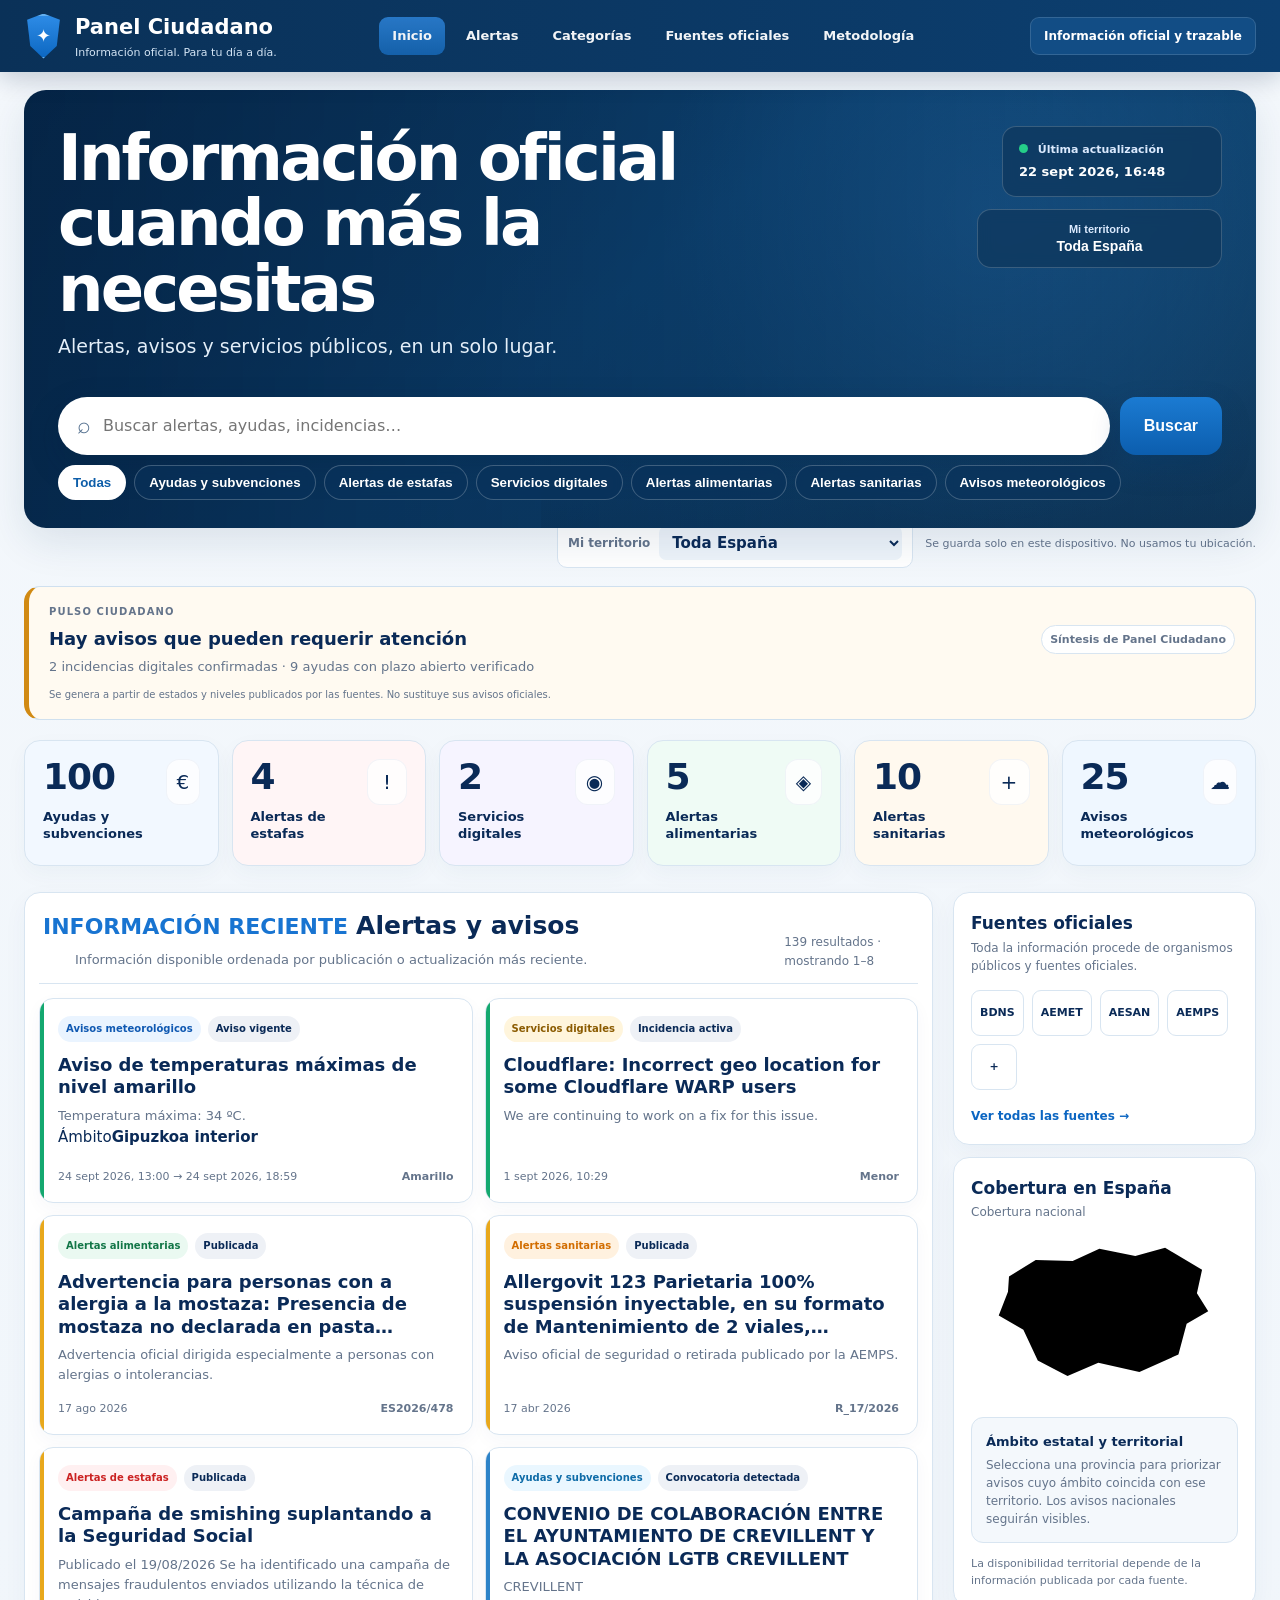
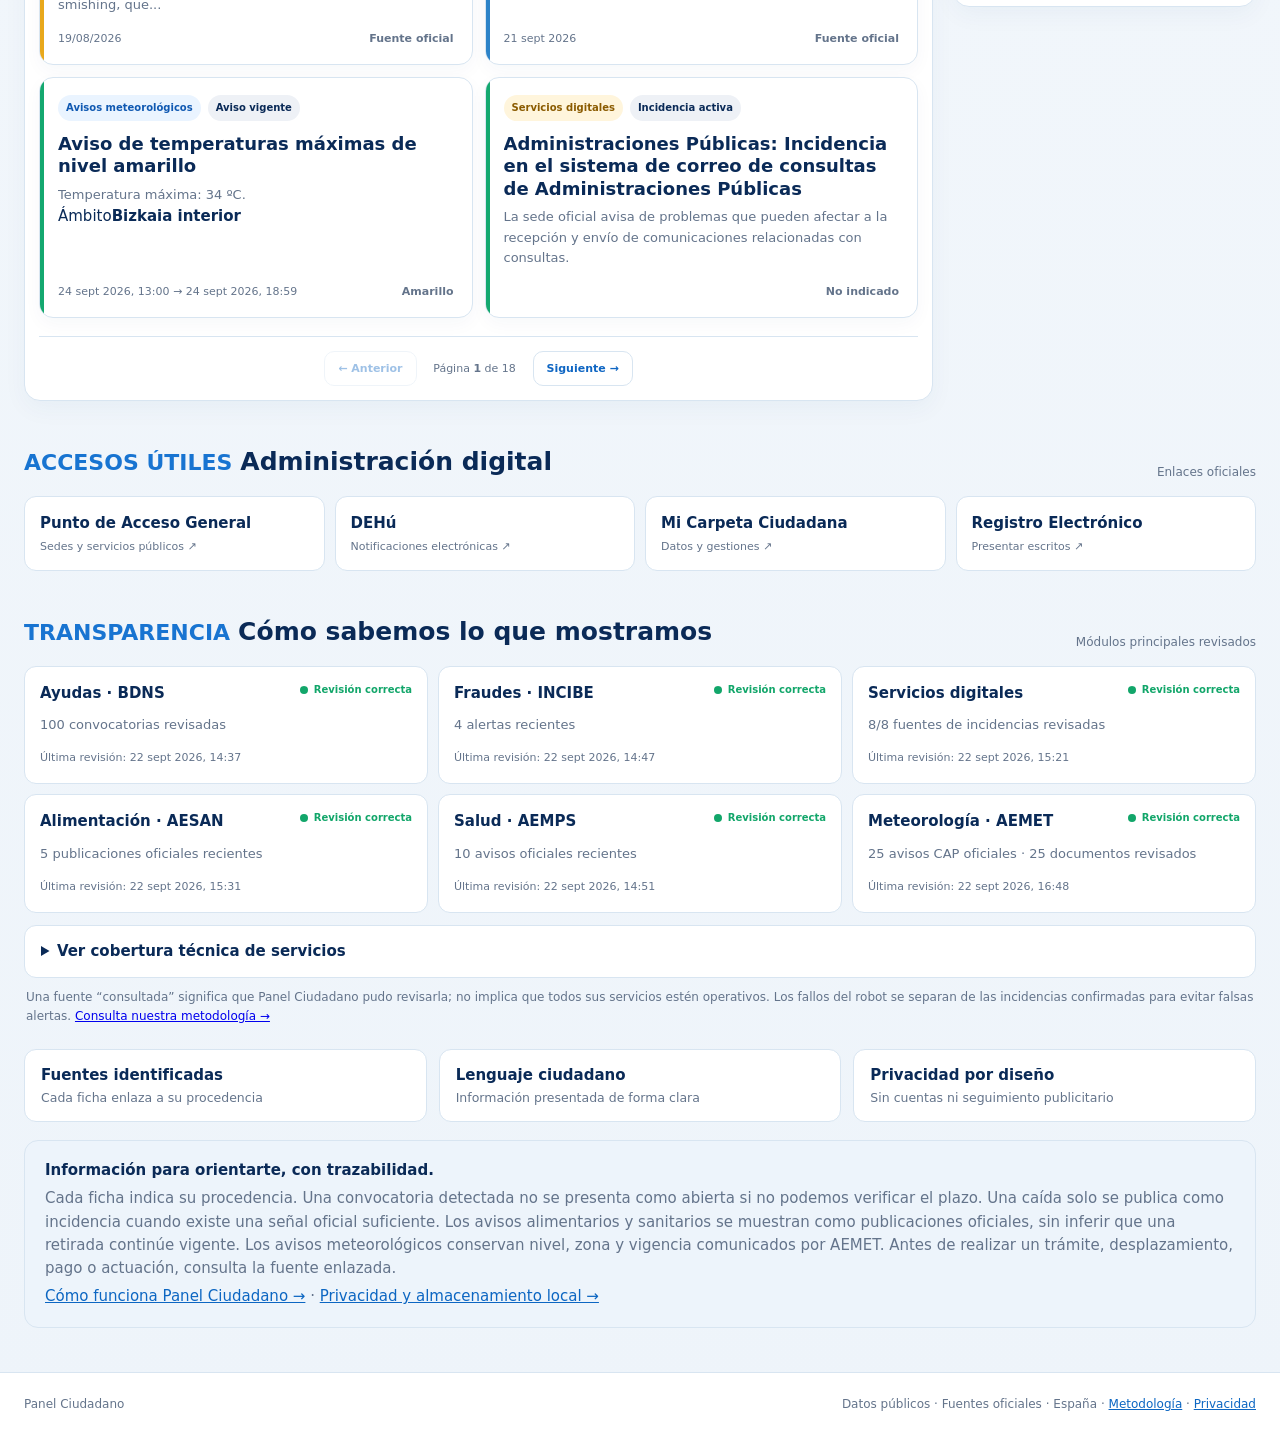
==== index.html @ b48b33c6 "RC1.2: replicar portada aprobada y preparar mapa territorial" ====
<!doctype html>
<html lang="es"><head><meta charset="utf-8"><meta name="viewport" content="width=device-width,initial-scale=1"><meta name="description" content="Panel Ciudadano: centro de información con ayudas, estafas, servicios, alimentación, salud y avisos meteorológicos de fuentes oficiales."><title>Panel Ciudadano · Información oficial para tu día a día</title><link rel="stylesheet" href="assets/style.css"><link rel="stylesheet" href="assets/expansion.css"><link rel="stylesheet" href="assets/polish.css"></head><body>
<a class="skip-link" href="#alertas">Saltar al contenido</a><header class="topbar"><div class="wrap nav-shell"><a class="brand" href="#inicio" aria-label="Panel Ciudadano, inicio"><div class="mark" aria-hidden="true">✦</div><div><strong>Panel Ciudadano</strong><span>Información oficial. Para tu día a día.</span></div></a><nav class="main-nav" aria-label="Navegación principal"><a class="active" href="#inicio">Inicio</a><a href="#alertas">Alertas</a><a href="#categorias">Categorías</a><a href="#fuentes">Fuentes oficiales</a><a href="metodologia.html">Metodología</a></nav><span class="protect">Información oficial y trazable</span></div></header>
<main class="wrap" id="inicio"><section class="hero"><div class="hero-copy"><h1>Información oficial<br>cuando más la necesitas</h1><p>Alertas, avisos y servicios públicos, en un solo lugar.</p></div><div class="hero-side"><div class="updated"><span><i></i> Última actualización</span><strong id="lastUpdate">—</strong></div><button class="territory-card" id="territoryButton" type="button" aria-expanded="false"><span>Mi territorio</span><strong id="territoryLabel">Toda España</strong></button></div><div class="toolbar" id="categorias"><label class="search"><span aria-hidden="true">⌕</span><input id="search" type="search" placeholder="Buscar alertas, ayudas, incidencias…" aria-label="Buscar en Panel Ciudadano"></label><button class="search-btn" type="button" id="searchButton">Buscar</button><div class="filters" id="filters" aria-label="Filtrar por categoría"></div></div></section><section id="citizenPulse" class="citizen-pulse" hidden aria-live="polite"></section><section class="summary summary-top" id="summary" aria-label="Resumen de categorías"></section>
<section class="dashboard-grid" id="alertas"><div class="dashboard-main"><section class="radar-panel"><div class="section-title"><div><p class="eyebrow">INFORMACIÓN RECIENTE</p><h2>Alertas y avisos</h2><p>Información disponible ordenada por publicación o actualización más reciente.</p></div><span id="resultCount"></span></div><div class="cards" id="cards"></div><div class="empty" id="empty" hidden>No hay resultados para estos filtros.</div><nav class="alerts-pagination" id="alertsPagination" aria-label="Páginas de alertas" hidden></nav></section></div><aside class="dashboard-side"><section class="source-box" id="fuentes"><div class="side-title"><div><h3>Fuentes oficiales</h3><p>Toda la información procede de organismos públicos y fuentes oficiales.</p></div></div><div class="source-badges"><span>BDNS</span><span>AEMET</span><span>AESAN</span><span>AEMPS</span><span>+</span></div><a href="#transparencia">Ver todas las fuentes →</a></section><section class="source-box coverage-box"><div class="side-title"><div><h3>Cobertura en España</h3><p id="territoryActive">Cobertura nacional</p></div></div><div class="spain-filter" id="spainFilter"><svg viewBox="0 0 520 340" role="img" aria-label="Mapa simplificado de España para filtrar por provincia"><path class="spain-shape" d="M74 106 126 74l72 2 52-24 70 14 58-16 72 43-10 46 22 35-42 24-16 60-76 34-80-18-60 26-58-30-28-60-48-28 18-46z"/><g id="provinceDots"></g></svg><div class="province-list" id="provinceList"></div></div><div class="coverage-summary"><strong>Ámbito estatal y territorial</strong><span>Selecciona una provincia para priorizar avisos cuyo ámbito coincida con ese territorio. Los avisos nacionales seguirán visibles.</span></div><button class="clear-territory" id="clearTerritory" type="button" hidden>Quitar filtro territorial</button><p class="coverage-note">La disponibilidad territorial depende de la información publicada por cada fuente.</p></section></aside></section>
<section class="quick"><div class="section-title"><div><p class="eyebrow">ACCESOS ÚTILES</p><h2>Administración digital</h2></div><span>Enlaces oficiales</span></div><div class="quick-grid"><a href="https://sede.administracion.gob.es/" target="_blank" rel="noopener noreferrer"><strong>Punto de Acceso General</strong><span>Sedes y servicios públicos ↗</span></a><a href="https://dehu.redsara.es/" target="_blank" rel="noopener noreferrer"><strong>DEHú</strong><span>Notificaciones electrónicas ↗</span></a><a href="https://carpetaciudadana.gob.es/" target="_blank" rel="noopener noreferrer"><strong>Mi Carpeta Ciudadana</strong><span>Datos y gestiones ↗</span></a><a href="https://reg.redsara.es/" target="_blank" rel="noopener noreferrer"><strong>Registro Electrónico</strong><span>Presentar escritos ↗</span></a></div></section>
<section class="source-health" id="transparencia"><div class="section-title"><div><p class="eyebrow">TRANSPARENCIA</p><h2>Cómo sabemos lo que mostramos</h2></div><span id="healthSummary">Comprobando…</span></div><div class="health-grid" id="sourceHealth"></div><details class="source-detail"><summary>Ver cobertura técnica de servicios</summary><div id="serviceSources"></div></details><p class="health-note">Una fuente “consultada” significa que Panel Ciudadano pudo revisarla; no implica que todos sus servicios estén operativos. Los fallos del robot se separan de las incidencias confirmadas para evitar falsas alertas. <a href="metodologia.html">Consulta nuestra metodología →</a></p></section>
<section class="trust-strip" id="proyecto"><article><div><strong>Fuentes identificadas</strong><small>Cada ficha enlaza a su procedencia</small></div></article><article><div><strong>Lenguaje ciudadano</strong><small>Información presentada de forma clara</small></div></article><article><div><strong>Privacidad por diseño</strong><small>Sin cuentas ni seguimiento publicitario</small></div></article></section><section class="trust"><strong>Información para orientarte, con trazabilidad.</strong><p>Cada ficha indica su procedencia. Una convocatoria detectada no se presenta como abierta si no podemos verificar el plazo. Una caída solo se publica como incidencia cuando existe una señal oficial suficiente. Los avisos alimentarios y sanitarios se muestran como publicaciones oficiales, sin inferir que una retirada continúe vigente. Los avisos meteorológicos conservan nivel, zona y vigencia comunicados por AEMET. Antes de realizar un trámite, desplazamiento, pago o actuación, consulta la fuente enlazada.</p><p><a href="metodologia.html">Cómo funciona Panel Ciudadano →</a> · <a href="privacidad.html">Privacidad y almacenamiento local →</a></p></section></main><footer><div class="wrap"><span>Panel Ciudadano</span><span>Datos públicos · Fuentes oficiales · España · <a href="metodologia.html">Metodología</a> · <a href="privacidad.html">Privacidad</a></span></div></footer><div class="modal" id="modal" hidden><button class="backdrop" data-close aria-label="Cerrar"></button><article class="modal-card"><button class="close" data-close aria-label="Cerrar">×</button><div id="modalContent"></div></article></div><script src="data/data.js"></script><script src="assets/app.js"></script><script src="assets/operational-health.js"></script><script src="assets/readiness.js"></script><script src="assets/all-view.js"></script><script src="assets/salud.js"></script><script src="assets/meteo.js"></script><script src="assets/item-identity.js"></script><script src="assets/global-history.js"></script><script src="assets/traceability.js"></script><script src="assets/permalink.js"></script><script src="assets/preferences.js"></script><script src="assets/situation.js"></script></body></html>
---- assets/style.css ----
:root{--bg:#f4f8fc;--surface:#fff;--ink:#0c2a52;--muted:#5c6f8d;--line:#dbe6f2;--blue:#0f5eb8;--blue2:#1b75d0;--green:#0e9c6b;--red:#e23838;--amber:#ed8a00;--violet:#685ad7;--shadow:0 10px 28px rgba(23,63,108,.08)}*{box-sizing:border-box}html{scroll-behavior:smooth;scroll-padding-top:100px}body{margin:0;background:linear-gradient(#f7fbff,#f2f6fb);color:var(--ink);font:15px/1.55 Inter,ui-sans-serif,system-ui,-apple-system,BlinkMacSystemFont,"Segoe UI",sans-serif}.wrap{width:min(1450px,calc(100% - 56px));margin:auto}.skip-link{position:fixed;left:16px;top:-60px;z-index:100;background:#fff;color:#0b477f;padding:10px 14px;border-radius:8px;font-weight:800}.skip-link:focus{top:12px}.topbar{background:linear-gradient(90deg,#0b2c50,#123e6d);color:#fff;position:sticky;top:0;z-index:10;box-shadow:0 3px 14px rgba(1,24,51,.14)}.nav-shell{min-height:86px;display:grid;grid-template-columns:auto 1fr auto;align-items:center;gap:34px}.brand{display:flex;align-items:center;gap:14px;color:#fff;text-decoration:none}.brand strong,.brand span{display:block}.brand strong{font-size:22px}.brand span{font-size:12px;color:#d8e6f6}.mark{width:43px;height:50px;clip-path:polygon(50% 0,92% 14%,84% 72%,50% 100%,16% 72%,8% 14%);background:linear-gradient(#2583df,#0d61b8);display:grid;place-items:center;font-size:20px;font-weight:900;border:2px solid #58a8ed}.main-nav{display:flex;justify-content:center;gap:8px;flex-wrap:wrap}.main-nav a{color:#fff;text-decoration:none;padding:10px 14px;border-radius:9px;font-weight:700;font-size:14px;opacity:.95}.main-nav a:hover,.main-nav a:focus-visible,.main-nav a.active{background:linear-gradient(#2a76c4,#175ca2);outline:none}.protect{padding:10px 14px;border:1px solid rgba(255,255,255,.14);border-radius:9px;background:#12477c;font-weight:700;font-size:13px}.hero{display:grid;grid-template-columns:1fr auto;gap:30px;align-items:center;padding:30px 0 22px}.hero h1{font-size:clamp(31px,4.2vw,48px);line-height:1.08;letter-spacing:-.035em;margin:0 0 7px}.hero p{font-size:18px;color:var(--muted);margin:0}.updated{background:#fff;border:1px solid var(--line);border-radius:12px;padding:14px 18px;min-width:240px;box-shadow:0 4px 12px rgba(25,74,124,.03)}.updated span,.updated strong{display:block}.updated span{font-size:12px;color:var(--muted);font-weight:700}.updated i{display:inline-block;width:10px;height:10px;border-radius:50%;background:#14b879;margin-right:7px}.updated strong{font-size:13px;margin-top:3px}.summary{display:grid;grid-template-columns:repeat(6,minmax(0,1fr));gap:16px;margin:0 0 28px}.stat{appearance:none;width:100%;font:inherit;color:inherit;text-align:left;background:#fff;border:1px solid var(--line);border-radius:14px;padding:20px 22px;display:flex;justify-content:space-between;align-items:flex-start;cursor:pointer;transition:.16s;min-height:140px;box-shadow:0 4px 14px rgba(35,75,120,.025)}.stat:nth-child(1){background:#eef8ff}.stat:nth-child(2){background:#fff4f5}.stat:nth-child(3){background:#f5f3ff}.stat:nth-child(4){background:#effcf5}.stat:nth-child(5){background:#fff9ee}.stat:nth-child(6){background:#eef7ff}.stat:hover,.stat:focus-visible,.card:hover,.card:focus-visible{transform:translateY(-2px);box-shadow:var(--shadow);outline:none;border-color:#bfd4e8}.stat .num{font-size:35px;font-weight:850;line-height:1}.stat small{display:block;color:var(--ink);font-size:14px;font-weight:750;margin-top:14px}.icon{width:48px;height:48px;border-radius:12px;display:grid;place-items:center;font-size:22px;background:rgba(255,255,255,.75);box-shadow:inset 0 0 0 1px rgba(16,73,131,.04)}.toolbar{display:grid;grid-template-columns:minmax(280px,1.2fr) auto minmax(440px,1.4fr);gap:12px;align-items:center;margin:0 0 22px}.search{background:#fff;border:1px solid var(--line);border-radius:10px;padding:0 15px;display:flex;gap:9px;align-items:center;height:52px}.search:focus-within{border-color:#6fa8dc;box-shadow:0 0 0 3px rgba(25,113,210,.09)}.search span{font-size:24px;color:#466588}.search input{border:0;outline:0;width:100%;font:inherit;font-size:16px}.search-btn{height:52px;padding:0 30px;border:0;border-radius:9px;background:linear-gradient(#164f89,#0d3f71);color:#fff;font-weight:800;font-size:16px;cursor:pointer}.filters{background:#fff;border-radius:10px;padding:7px;display:flex;gap:8px;flex-wrap:wrap;justify-content:center}.filter{border:0;background:#eef3f8;padding:10px 16px;border-radius:999px;cursor:pointer;color:var(--ink);font-weight:700}.filter.active{background:linear-gradient(#1666b5,#0b4d90);color:#fff}.dashboard-grid{display:grid;grid-template-columns:minmax(0,3fr) minmax(300px,1fr);gap:22px;align-items:start}.radar-panel,.source-box{background:#fff;border:1px solid var(--line);border-radius:14px;box-shadow:0 5px 18px rgba(24,66,111,.035)}.radar-panel{padding:0 8px 16px}.section-title{display:flex;justify-content:space-between;align-items:center;margin:0;padding:14px 0}.radar-panel .section-title{padding:12px 6px 14px;border-bottom:1px solid var(--line);margin-bottom:16px}.section-title>div{display:flex;align-items:center;gap:9px;flex-wrap:wrap}.section-title h2{font-size:26px;margin:0}.section-title p{margin:0}.section-title>div>p:not(.eyebrow){width:100%;padding-left:40px;color:var(--muted);font-size:14px;margin-top:-5px}.section-title span{color:var(--muted);font-size:13px}.eyebrow{color:#1971d2;font-weight:900;font-size:24px;margin:0}.cards{display:grid;grid-template-columns:repeat(4,minmax(0,1fr));gap:16px;padding:0 6px}.card{background:#fff;border:1px solid var(--line);border-radius:12px;padding:16px;cursor:pointer;transition:.16s;display:flex;flex-direction:column;min-height:320px;overflow:hidden}.meta{display:flex;gap:7px;align-items:center;flex-wrap:wrap}.pill,.event{font-size:11px;font-weight:800;border-radius:999px;padding:5px 8px;background:#eef1f6}.pill.ayudas{color:#0f6ca8;background:#eaf7ff}.pill.estafas{color:#cb2222;background:#fff0f1}.pill.servicios{color:#8b5b00;background:#fff5dc}.pill.alimentacion{color:#127647;background:#eaf9f1}.pill.salud{color:#d26d00;background:#fff1df}.pill.meteo{color:#1059b2;background:#eaf4ff}.pill.state.good{color:var(--green);background:#eaf7f1}.pill.state.warn{color:var(--amber);background:#fff6df}.pill.state.muted{color:var(--muted)}.card h3{font-size:19px;line-height:1.28;margin:13px 0 8px}.card p{color:var(--muted);margin:0;font-size:14px}.card-bottom{display:flex;justify-content:space-between;gap:12px;margin-top:auto;padding-top:18px;font-size:12px;color:var(--muted)}.level{font-weight:800}.dashboard-side{display:grid;gap:14px;position:sticky;top:104px}.source-box{padding:18px}.side-title{display:flex;gap:11px}.side-title h3{margin:0 0 2px;font-size:18px}.side-title p{margin:0;color:var(--muted);font-size:13px}.side-icon{font-size:25px;color:#1471d1}.source-badges{display:flex;gap:9px;align-items:center;margin:15px 0;flex-wrap:wrap}.source-badges span{height:52px;min-width:52px;border:1px solid var(--line);border-radius:9px;display:grid;place-items:center;padding:0 8px;font-size:12px;font-weight:850;background:#fff}.source-box>a{color:#0c66c2;font-weight:750;text-decoration:none;font-size:13px}.spain-map{padding:10px 0}.map-shape{position:relative;width:190px;height:125px;margin:auto;background:linear-gradient(145deg,#c6d4e4,#afc2d6);clip-path:polygon(10% 25%,25% 15%,38% 17%,48% 10%,60% 16%,73% 11%,91% 25%,84% 42%,88% 51%,72% 57%,65% 76%,49% 87%,33% 82%,25% 69%,13% 65%,6% 47%);filter:drop-shadow(0 5px 6px rgba(31,69,108,.12))}.map-shape:before,.map-shape:after,.map-dot{content:"";position:absolute;width:5px;height:5px;border-radius:50%;background:#fff;opacity:.75}.map-shape:before{left:38%;top:42%}.map-shape:after{left:62%;top:52%}.map-dot-1{left:26%;top:56%}.map-dot-2{left:52%;top:28%}.map-dot-3{left:73%;top:38%}.coverage-note{color:var(--muted);font-size:12px;margin:4px 0 0}.recent,.source-health,.quick,.command{margin:30px 0 0}.compact-command{background:linear-gradient(90deg,#0c3159,#153f6b);color:#fff;border-radius:16px;padding:20px;box-shadow:var(--shadow)}.compact-command .eyebrow{color:#9ac5f2;font-size:11px}.command-head,.command-foot{display:flex;justify-content:space-between;gap:18px;align-items:center}.command-head h2{margin:3px 0 14px;font-size:24px}.command-status{font-size:12px;font-weight:800;padding:7px 10px;border-radius:999px;background:#364d67}.command-status.ok{background:#185b48}.command-status.partial{background:#745519}.command-grid{display:grid;grid-template-columns:repeat(3,1fr);gap:10px}.command-grid article{background:rgba(255,255,255,.09);border:1px solid rgba(255,255,255,.10);border-radius:12px;padding:14px}.command-grid span,.command-grid small{display:block;color:#d4e0ed}.command-grid strong{font-size:25px}.command-foot{border-top:1px solid rgba(255,255,255,.14);margin-top:14px;padding-top:12px;color:#d4e0ed;font-size:11px}.quick-grid{display:grid;grid-template-columns:repeat(4,1fr);gap:10px}.quick-grid a,.health-card,.timeline,.history-list,.source-detail{background:#fff;border:1px solid var(--line);border-radius:12px}.quick-grid a{padding:16px;text-decoration:none;color:var(--ink);transition:.15s}.quick-grid a:hover{transform:translateY(-2px);box-shadow:var(--shadow)}.quick-grid strong,.quick-grid span{display:block}.quick-grid span{font-size:12px;color:var(--muted);margin-top:4px}.timeline{overflow:hidden}.timeline-row{display:grid;grid-template-columns:145px 1fr;gap:14px;align-items:center;padding:14px 16px;border-bottom:1px solid var(--line)}.timeline-row:last-child{border:0}.timeline-row strong,.timeline-row small{display:block}.timeline-row small{color:var(--muted)}.event.new{color:var(--blue);background:#edf5ff}.event.changed,.event.active{color:var(--amber);background:#fff6df}.event.resolved{color:var(--green);background:#eaf7f1}.history-toggle{margin-top:10px;border:1px solid var(--line);background:#fff;border-radius:10px;padding:9px 12px;font:inherit;font-weight:700;cursor:pointer}.history-list{margin-top:10px;overflow:hidden}.history-row{display:grid;grid-template-columns:1fr auto;gap:5px 15px;padding:14px 16px;border-bottom:1px solid var(--line)}.history-row:last-child{border:0}.history-row div strong,.history-row div span{display:block}.history-row div span,.history-row small{color:var(--muted)}.history-row small{grid-column:1/-1}.health-grid{display:grid;grid-template-columns:repeat(3,1fr);gap:12px}.health-card{padding:16px}.health-head{display:flex;align-items:flex-start;justify-content:space-between;gap:10px}.health-card p{color:var(--muted);font-size:13px;margin:10px 0}.health-card small{color:var(--muted);font-size:11px}.health-state{display:inline-flex;align-items:center;gap:6px;font-size:10px;font-weight:800;white-space:nowrap}.health-state i{width:8px;height:8px;border-radius:50%;background:var(--muted)}.health-state.ok{color:var(--green)}.health-state.ok i{background:var(--green)}.health-state.partial,.health-state.unknown{color:var(--amber)}.health-state.partial i,.health-state.unknown i{background:var(--amber)}.health-state.error{color:var(--red)}.health-state.error i{background:var(--red)}.health-note{font-size:12px;color:var(--muted);margin:10px 2px 0}.source-detail{margin-top:12px;padding:0 16px}.source-detail summary{cursor:pointer;font-weight:750;padding:14px 0}.source-table{border-top:1px solid var(--line);padding-bottom:8px}.source-table>div{display:grid;grid-template-columns:1fr 90px 125px;gap:12px;align-items:center;padding:10px 0;border-bottom:1px solid var(--line)}.source-table>div:last-child{border:0}.source-table span strong,.source-table span small{display:block}.source-table small{color:var(--muted)}.source-kind{font-size:11px;color:var(--muted)}.trust-strip{display:grid;grid-template-columns:repeat(3,1fr);gap:20px;margin:26px 0 0}.trust-strip article{display:flex;gap:12px;align-items:center}.trust-strip article>span{width:42px;height:42px;border-radius:10px;background:#eaf4ff;color:#0d6bc8;display:grid;place-items:center;font-size:20px;font-weight:900}.trust-strip strong,.trust-strip small{display:block}.trust-strip small{color:var(--muted)}.trust{margin:24px 0 46px;padding:18px 20px;border:1px solid var(--line);background:#eef5fb;border-radius:14px}.trust p{color:var(--muted);margin:5px 0 0}.empty{text-align:center;padding:40px;color:var(--muted)}footer{background:#fff;border-top:1px solid var(--line);padding:22px 0;color:var(--muted);font-size:12px}footer .wrap{display:flex;justify-content:space-between}.modal{position:fixed;inset:0;z-index:20;display:grid;place-items:center;padding:20px}.modal[hidden]{display:none}.backdrop{position:absolute;inset:0;background:rgba(7,28,53,.68);border:0}.modal-card{z-index:1;width:min(760px,100%);max-height:88vh;overflow:auto;background:#fff;border-radius:18px;padding:28px;position:relative;box-shadow:0 25px 70px rgba(0,0,0,.22)}.close{position:absolute;right:16px;top:12px;border:0;background:transparent;font-size:29px;cursor:pointer;color:var(--muted)}.modal-card h2{font-size:28px;line-height:1.15;margin:15px 35px 12px 0}.modal-card .detail{font-size:16px;color:#465166}.facts{display:grid;grid-template-columns:repeat(2,minmax(0,1fr));gap:10px;margin:22px 0}.fact{padding:13px;background:var(--bg);border-radius:11px}.fact small,.fact strong{display:block}.fact small{color:var(--muted)}.source{display:inline-block;background:#0f4c84;color:#fff;text-decoration:none;padding:10px 14px;border-radius:9px;font-weight:750}@media(max-width:1180px){.protect{display:none}.summary{grid-template-columns:repeat(3,1fr)}.toolbar{grid-template-columns:1fr auto}.filters{grid-column:1/-1}.cards{grid-template-columns:repeat(2,1fr)}.dashboard-grid{grid-template-columns:minmax(0,2.2fr) minmax(280px,1fr)}}@media(max-width:900px){.nav-shell{grid-template-columns:auto 1fr;gap:20px}.main-nav{justify-content:flex-end}.main-nav a{font-size:0;padding:10px}.main-nav a:first-child{font-size:13px}.dashboard-grid{grid-template-columns:1fr}.dashboard-side{grid-template-columns:1fr 1fr;position:static}.command-grid,.health-grid{grid-template-columns:repeat(2,1fr)}}@media(max-width:720px){.wrap{width:min(100% - 28px,1450px)}.topbar{position:relative}.nav-shell{display:flex;min-height:74px}.main-nav{display:none}.brand strong{font-size:19px}.brand span{font-size:11px}.hero{grid-template-columns:1fr;padding:24px 0 16px;gap:14px}.hero h1{font-size:34px}.hero p{font-size:16px}.updated{min-width:0;width:100%}.summary{grid-template-columns:repeat(2,1fr);gap:10px;margin-bottom:18px}.stat{min-height:118px;padding:16px}.stat .num{font-size:29px}.stat small{font-size:12px;margin-top:10px}.icon{width:40px;height:40px}.toolbar{display:flex;flex-wrap:wrap}.search{flex:1 1 calc(100% - 100px);min-width:0}.search-btn{padding:0 18px}.filters{order:3;width:100%;justify-content:flex-start;overflow-x:auto;flex-wrap:nowrap}.filter{white-space:nowrap}.cards{grid-template-columns:1fr}.card{min-height:240px}.dashboard-side{grid-template-columns:1fr}.section-title{align-items:flex-start}.section-title>div>p:not(.eyebrow){padding-left:0;margin-top:0}.command-head,.command-foot{align-items:flex-start;flex-direction:column}.command-grid,.health-grid,.quick-grid,.trust-strip{grid-template-columns:1fr}.facts{grid-template-columns:1fr}.timeline-row,.history-row{grid-template-columns:1fr}.history-row small{grid-column:auto}footer .wrap{gap:8px;flex-direction:column}.modal-card{padding:22px}}@media(max-width:430px){.summary{grid-template-columns:1fr 1fr}.stat{min-height:108px;padding:14px}.stat .num{font-size:27px}.stat small{font-size:11px}.icon{width:36px;height:36px;font-size:18px}.hero h1{font-size:30px}.search{flex-basis:100%}.search-btn{width:100%}}
/* Estado operativo del observatorio */
.ops-health{display:block;margin:0 0 18px;padding:14px 16px;border:1px solid var(--line);border-radius:14px;background:#fff;box-shadow:0 4px 14px rgba(23,63,108,.04)}
.ops-health.healthy{border-left:4px solid var(--green)}.ops-health.degraded{border-left:4px solid var(--amber)}
.ops-head{display:flex;justify-content:space-between;align-items:center;gap:16px}.ops-head strong{display:block;font-size:16px}.ops-kicker{display:block;font-size:10px;font-weight:850;letter-spacing:.08em;color:var(--muted)}
.ops-badge{font-size:11px;font-weight:800;padding:6px 9px;border-radius:999px;background:#eef4fa}.ops-health p{margin:7px 0;color:var(--muted);font-size:13px}.ops-health details{margin-top:8px}.ops-health summary{cursor:pointer;font-size:12px;font-weight:800}.ops-grid{display:grid;grid-template-columns:repeat(2,1fr);gap:8px 18px;margin-top:10px}.ops-grid>div{display:grid;grid-template-columns:10px 1fr;gap:2px 8px;align-items:center}.ops-grid small{grid-column:2;color:var(--muted);font-size:10px}.ops-dot{width:8px;height:8px;border-radius:50%;background:var(--muted)}.ops-dot.ok{background:var(--green)}.ops-dot.partial,.ops-dot.stale,.ops-dot.unknown{background:var(--amber)}.ops-dot.error{background:var(--red)}
@media(max-width:720px){.ops-head{align-items:flex-start;flex-direction:column}.ops-grid{grid-template-columns:1fr}}

.alerts-pagination{display:flex;align-items:center;justify-content:center;gap:14px;margin:22px 0 4px;padding-top:16px;border-top:1px solid var(--line)}
.alerts-pagination[hidden]{display:none}.alerts-pagination button{border:1px solid var(--line);background:#fff;border-radius:10px;padding:9px 14px;font:inherit;font-size:12px;font-weight:800;color:var(--blue);cursor:pointer}.alerts-pagination button:hover:not(:disabled){background:#eef5fb}.alerts-pagination button:focus-visible{outline:3px solid rgba(13,107,200,.22);outline-offset:2px}.alerts-pagination button:disabled{opacity:.4;cursor:default}.alerts-pagination span{font-size:12px;color:var(--muted);min-width:92px;text-align:center}
@media(max-width:720px){.alerts-pagination{gap:8px}.alerts-pagination button{padding:9px 11px}.alerts-pagination span{min-width:auto}}

/* Ajustes de lectura para la versión pública */
.trust-strip article{padding:14px 16px;border:1px solid var(--line);border-radius:12px;background:#fff}
.trust-strip article>div{min-width:0}
.cards{align-items:stretch}
.card h3{overflow-wrap:anywhere}
.card p{display:-webkit-box;-webkit-line-clamp:4;-webkit-box-orient:vertical;overflow:hidden}
@media(max-width:720px){.recent-top{margin-top:8px}.radar-panel{padding:16px}.card{min-height:0}.card p{-webkit-line-clamp:3}.alerts-pagination{position:sticky;bottom:8px;z-index:4;background:rgba(255,255,255,.96);padding:10px;border:1px solid var(--line);border-radius:12px}}
---- assets/expansion.css ----
.pill.salud{color:#d26d00;background:#fff1df}.pill.meteo{color:#1059b2;background:#eaf4ff}.summary{grid-template-columns:repeat(6,minmax(0,1fr))}.health-grid{grid-template-columns:repeat(3,minmax(0,1fr))}.command-grid{grid-template-columns:repeat(3,minmax(0,1fr))}.coverage-state{display:grid;grid-template-columns:repeat(3,minmax(0,1fr));gap:10px;margin:14px 0}.coverage-state article{padding:13px 14px;border:1px solid #dbe7f0;border-radius:10px;background:#f8fbfd}.coverage-state strong,.coverage-state span,.coverage-state small{display:block}.coverage-state strong{font-size:21px}.coverage-state span{font-size:12px;font-weight:800;margin:2px 0}.coverage-state small{font-size:10px;color:var(--muted);line-height:1.35}.citizen-pulse{margin:-8px 0 20px;padding:17px 20px;border:1px solid #cfe0ef;border-left:5px solid #3b82b9;border-radius:13px;background:#f7fbff}.citizen-pulse.attention{border-left-color:#d18a13;background:#fffaf1}.citizen-pulse.high{border-left-color:#c83c3c;background:#fff6f6}.pulse-kicker{font-size:10px;font-weight:900;letter-spacing:.11em;color:var(--muted);margin-bottom:5px}.pulse-main{display:flex;justify-content:space-between;align-items:flex-start;gap:20px}.pulse-main strong{display:block;font-size:18px}.pulse-main p{margin:4px 0 0;color:var(--muted);font-size:13px}.pulse-note{white-space:nowrap;font-size:11px;font-weight:800;padding:5px 8px;border-radius:999px;background:#fff;border:1px solid var(--line);color:var(--muted)}.citizen-pulse>small{display:block;margin-top:10px;color:var(--muted);font-size:10px}.territory-box{display:flex;justify-content:flex-end;align-items:center;gap:12px;margin:-10px 0 18px}.territory-box label{display:flex;align-items:center;gap:9px;background:#fff;border:1px solid var(--line);border-radius:10px;padding:7px 10px}.territory-box label span{font-size:12px;font-weight:800;color:var(--muted)}.territory-box select{border:0;background:#eef4fa;color:var(--ink);font:inherit;font-weight:750;border-radius:7px;padding:7px 28px 7px 9px;outline:none}.territory-box small{color:var(--muted);font-size:11px}.card.territory-dim{opacity:.52}.card.territory-dim:hover,.card.territory-dim:focus-visible{opacity:.85}.coverage-summary{margin:16px 0 12px;padding:14px;border-radius:10px;background:#f4f8fc;border:1px solid #e1eaf3}.coverage-summary strong,.coverage-summary span{display:block}.coverage-summary strong{font-size:13px;margin-bottom:4px}.coverage-summary span{font-size:12px;color:var(--muted);line-height:1.5}.since-visit{position:relative;display:flex;align-items:center;gap:18px;margin:-12px 0 22px;padding:12px 44px 12px 15px;border:1px solid #cfe0f1;border-radius:11px;background:linear-gradient(90deg,#eef7ff,#f8fbff);box-shadow:0 4px 12px rgba(25,74,124,.03)}.since-visit div{flex:1}.since-visit strong,.since-visit span{display:block}.since-visit strong{font-size:13px}.since-visit span{font-size:12px;color:var(--muted);margin-top:2px}.since-visit .visit-review{position:static;transform:none;white-space:nowrap;border:1px solid #bdd5ec;background:#fff;color:#0c66c2;border-radius:8px;padding:7px 10px;font-size:12px;font-weight:800}.since-visit>[data-close-visit]{position:absolute;right:10px;top:50%;transform:translateY(-50%);border:0;background:transparent;color:var(--muted);font-size:20px;cursor:pointer}.card.top-relevance{border-color:#c4d9ee}.relevance-mark{align-self:flex-start;margin:-5px 0 9px;padding:4px 8px;border-radius:999px;background:#0d4d87;color:#fff;font-size:10px;font-weight:850;letter-spacing:.02em}.traceability{margin:18px 0;padding:15px;border:1px solid #d9e5ef;border-radius:11px;background:#f8fbfd}.traceability>span{display:block;font-size:10px;font-weight:900;letter-spacing:.1em;color:#557086;margin-bottom:10px}.traceability>div{display:grid;grid-template-columns:repeat(2,minmax(0,1fr));gap:8px}.traceability p{margin:0!important;padding:9px;background:#fff;border:1px solid #e5edf4;border-radius:8px;font-size:12px;color:var(--ink)!important}.traceability b{display:block;font-size:9px;letter-spacing:.06em;text-transform:uppercase;color:var(--muted);margin-bottom:3px}.traceability small{display:block;margin-top:10px;color:var(--muted);line-height:1.45}.privacy-page{max-width:900px;padding-top:50px;padding-bottom:70px}.privacy-page h1{font-size:clamp(34px,5vw,50px);margin:5px 0 10px}.privacy-lead{font-size:19px;color:var(--muted);margin-bottom:34px}.privacy-page section{background:#fff;border:1px solid var(--line);border-radius:14px;padding:20px 22px;margin:12px 0}.privacy-page h2{margin:0 0 8px;font-size:20px}.privacy-page p{color:var(--muted)}.privacy-page code{background:#edf3f8;padding:2px 5px;border-radius:5px}.privacy-note{font-size:12px;margin:22px 2px}.trust a,footer a{color:#0c66c2}@media(max-width:1200px){.summary{grid-template-columns:repeat(3,minmax(0,1fr))}}@media(max-width:900px){.summary,.health-grid,.command-grid,.coverage-state{grid-template-columns:repeat(2,minmax(0,1fr))}}@media(max-width:720px){.summary{grid-template-columns:repeat(2,minmax(0,1fr))}.health-grid,.coverage-state{grid-template-columns:1fr}.pulse-main{display:block}.pulse-note{display:inline-block;margin-top:9px}.territory-box{justify-content:flex-start;align-items:stretch;flex-direction:column;margin:0 0 16px}.territory-box label{justify-content:space-between}.territory-box select{max-width:62%}.since-visit{align-items:flex-start;flex-direction:column;gap:8px;margin:-5px 0 18px}.since-visit .visit-review{white-space:normal}.traceability>div{grid-template-columns:1fr}.privacy-page{padding-top:28px}}@media(max-width:480px){.command-grid{grid-template-columns:1fr}.territory-box label{align-items:flex-start;flex-direction:column}.territory-box select{max-width:none;width:100%}}
---- assets/polish.css ----
/* RC1 visual refresh · faithful to approved concept */
:root{
  --bg:#eef4fa;--surface:#fff;--ink:#0a2a57;--muted:#64748b;--line:#d8e5f1;
  --blue:#0f66c3;--blue2:#1d7fe3;--nav:#0c3f70;--nav2:#0a3158;
  --green:#12a66a;--amber:#e6a31a;--red:#d94a50;--violet:#6b5bd2;
  --shadow:0 14px 40px rgba(14,53,92,.11)
}
*{box-sizing:border-box}
html{scroll-behavior:smooth;scroll-padding-top:92px}
body{margin:0;background:linear-gradient(#f4f8fc 0,#eef4fa 100%);color:var(--ink);font:15px/1.55 Inter,ui-sans-serif,system-ui,-apple-system,BlinkMacSystemFont,"Segoe UI",sans-serif}
.wrap{width:min(1450px,calc(100% - 48px));margin:auto}
.topbar{position:sticky;top:0;z-index:20;background:linear-gradient(90deg,var(--nav2),var(--nav));box-shadow:0 7px 24px rgba(4,31,60,.2)}
.nav-shell{min-height:72px;display:grid;grid-template-columns:auto 1fr auto;align-items:center;gap:28px}
.brand{display:flex;align-items:center;gap:12px;color:#fff;text-decoration:none}
.brand strong,.brand span{display:block}.brand strong{font-size:21px}.brand span{font-size:11px;color:#d4e5f5}
.mark{width:39px;height:45px;clip-path:polygon(50% 0,92% 14%,84% 72%,50% 100%,16% 72%,8% 14%);background:linear-gradient(#2d8be6,#0d68c2);display:grid;place-items:center;font-size:18px;font-weight:900;border:2px solid #63b0f1}
.main-nav{display:flex;justify-content:center;gap:8px;flex-wrap:wrap}
.main-nav a{color:#fff;text-decoration:none;padding:9px 13px;border-radius:9px;font-weight:750;font-size:13px;opacity:.95}
.main-nav a:hover,.main-nav a:focus-visible,.main-nav a.active{background:linear-gradient(#2a7ccc,#1664ae);outline:none}
.protect{padding:9px 13px;border:1px solid rgba(255,255,255,.14);border-radius:9px;background:#124d85;font-weight:700;font-size:12px}

main#inicio{padding-top:18px}
.hero{
  position:relative;overflow:hidden;min-height:330px;margin-top:0;padding:34px;
  display:grid;grid-template-columns:minmax(0,1.3fr) minmax(260px,.7fr);gap:26px;align-items:end;
  border-radius:22px;color:#fff;
  background:
    linear-gradient(90deg,rgba(4,35,68,.88),rgba(11,61,105,.58)),
    radial-gradient(circle at 78% 28%,rgba(59,147,225,.45),transparent 32%),
    linear-gradient(140deg,#0b2f54 0%,#145c98 48%,#183954 100%);
  box-shadow:var(--shadow)
}
.hero:after{content:"";position:absolute;inset:auto -8% -45% 42%;height:72%;background:linear-gradient(180deg,transparent,rgba(3,15,31,.35));transform:skewY(-7deg)}
.hero>div{position:relative;z-index:1}
.hero h1{max-width:760px;font-size:clamp(39px,5vw,66px);line-height:1.02;letter-spacing:-.045em;margin:0 0 10px;color:#fff}
.hero p{max-width:720px;font-size:19px;color:#e4eff9;margin:0}
.updated{align-self:start;justify-self:end;background:rgba(14,54,91,.68);border:1px solid rgba(255,255,255,.18);backdrop-filter:blur(8px);border-radius:14px;padding:14px 16px;min-width:220px;box-shadow:none}
.updated span,.updated strong{display:block}.updated span{font-size:11px;color:#dbeafe;font-weight:700}.updated i{display:inline-block;width:9px;height:9px;border-radius:50%;background:#25ce89;margin-right:6px}.updated strong{font-size:13px;margin-top:4px;color:#fff}

.toolbar{position:relative;z-index:4;margin:-86px 28px 34px;display:grid;grid-template-columns:minmax(300px,1.25fr) auto;gap:10px;align-items:center}
.search{height:58px;background:#fff;border:1px solid rgba(255,255,255,.55);border-radius:999px;padding:0 18px;display:flex;gap:10px;align-items:center;box-shadow:0 12px 32px rgba(3,31,61,.22)}
.search span{font-size:23px;color:#54708f}.search input{border:0;outline:0;width:100%;font:inherit;font-size:16px;background:transparent}
.search-btn{height:58px;padding:0 24px;border:0;border-radius:16px;background:linear-gradient(#1b7bd2,#0c5eae);color:#fff;font-weight:850;font-size:16px;cursor:pointer;box-shadow:0 12px 28px rgba(4,55,106,.25)}
.filters{grid-column:1/-1;background:transparent;border-radius:0;padding:0;display:flex;gap:8px;flex-wrap:wrap;justify-content:flex-start;box-shadow:none}
.filter{border:1px solid rgba(255,255,255,.22);background:rgba(10,51,92,.58);backdrop-filter:blur(6px);color:#fff;padding:9px 14px;border-radius:999px;cursor:pointer;font-weight:750}
.filter:hover{background:rgba(17,86,145,.8)}.filter.active,.filter.active:hover{background:#fff;color:#0e5ea9}

.summary{display:grid;grid-template-columns:repeat(6,minmax(0,1fr));gap:13px;margin:0 0 26px}
.stat{appearance:none;width:100%;font:inherit;color:inherit;text-align:left;background:#fff;border:1px solid var(--line);border-radius:16px;padding:18px 18px 16px;display:flex;justify-content:space-between;align-items:flex-start;cursor:pointer;transition:.16s;min-height:126px;box-shadow:0 8px 22px rgba(24,66,111,.04)}
.stat:nth-child(1){background:#f2f8ff}.stat:nth-child(2){background:#fff5f6}.stat:nth-child(3){background:#f6f4ff}.stat:nth-child(4){background:#effbf5}.stat:nth-child(5){background:#fff9ef}.stat:nth-child(6){background:#eff7ff}
.stat:hover,.stat:focus-visible,.card:hover,.card:focus-visible{transform:translateY(-2px);box-shadow:var(--shadow);outline:none;border-color:#bfd4e8}
.stat .num{font-size:36px;font-weight:900;line-height:1;letter-spacing:-.03em}.stat small{display:block;color:var(--ink);font-size:13px;font-weight:800;margin-top:14px;line-height:1.25}.icon{width:46px;height:46px;border-radius:13px;display:grid;place-items:center;font-size:20px;background:rgba(255,255,255,.8);box-shadow:inset 0 0 0 1px rgba(16,73,131,.05)}

.citizen-pulse{margin:0 0 22px!important;border-radius:16px!important}

.dashboard-grid{display:grid;grid-template-columns:minmax(0,3fr) minmax(285px,1fr);gap:20px;align-items:start}
.radar-panel,.source-box{background:#fff;border:1px solid var(--line);border-radius:16px;box-shadow:0 8px 24px rgba(24,66,111,.045)}
.radar-panel{padding:14px}
.radar-panel .section-title{padding:0 4px 13px;border-bottom:1px solid var(--line);margin-bottom:14px}
.section-title{display:flex;justify-content:space-between;align-items:flex-end;margin:0;padding:14px 0}
.section-title>div{display:flex;align-items:baseline;gap:8px;flex-wrap:wrap}.section-title h2{font-size:25px;margin:0}.eyebrow{color:#1874d1;font-weight:900;font-size:22px;margin:0}.section-title>div>p:not(.eyebrow){width:100%;padding-left:32px;color:var(--muted);font-size:13px;margin-top:-4px}.section-title span{color:var(--muted);font-size:12px}

.cards{display:grid;grid-template-columns:repeat(2,minmax(0,1fr));gap:12px;padding:0}
.card{position:relative;background:#fff;border:1px solid var(--line);border-radius:14px;padding:17px 18px;cursor:pointer;transition:.16s;display:flex;flex-direction:column;min-height:205px;overflow:hidden;box-shadow:0 6px 18px rgba(28,67,110,.035)}
.card:before{content:"";position:absolute;left:0;top:0;bottom:0;width:4px;background:#8fa7bd}.card.state-active:before{background:#14a86f}.card.state-alert:before{background:#d94a50}.card.state-published:before{background:#e8a81c}.card.state-detected:before{background:#2d83c8}.card.state-upcoming:before{background:#765fd0}.card.state-ended:before{background:#9aa8b7}
.meta{display:flex;gap:7px;align-items:center;flex-wrap:wrap}.pill,.event{font-size:10px;font-weight:850;border-radius:999px;padding:5px 8px;background:#eef1f6}
.card h3{font-size:18px;line-height:1.25;margin:12px 0 7px;display:-webkit-box;-webkit-line-clamp:3;-webkit-box-orient:vertical;overflow:hidden}.card p{color:var(--muted);margin:0;font-size:13px;display:-webkit-box;-webkit-line-clamp:3;-webkit-box-orient:vertical;overflow:hidden}.card-bottom{display:flex;justify-content:space-between;gap:12px;margin-top:auto;padding-top:15px;font-size:11px;color:var(--muted)}.level{font-weight:850}

.dashboard-side{display:grid;gap:12px;position:sticky;top:92px}.source-box{padding:17px}.side-title h3{margin:0 0 2px;font-size:17px}.side-title p{margin:0;color:var(--muted);font-size:12px}.source-badges{display:flex;gap:8px;align-items:center;margin:14px 0;flex-wrap:wrap}.source-badges span{height:46px;min-width:46px;border:1px solid var(--line);border-radius:9px;display:grid;place-items:center;padding:0 8px;font-size:11px;font-weight:850;background:#fff}.source-box>a{color:#0c66c2;font-weight:800;text-decoration:none;font-size:12px}.coverage-summary{margin-top:13px;padding:14px;border:1px solid var(--line);border-radius:12px;background:#f4f8fc}.coverage-summary strong,.coverage-summary span{display:block}.coverage-summary span{margin-top:4px;color:var(--muted);font-size:12px}.coverage-note{color:var(--muted);font-size:11px;margin:10px 0 0}

.quick,.source-health{margin:28px 0 0}.quick-grid{display:grid;grid-template-columns:repeat(4,1fr);gap:10px}.quick-grid a,.health-card,.timeline,.history-list,.source-detail{background:#fff;border:1px solid var(--line);border-radius:12px}.quick-grid a{padding:15px;text-decoration:none;color:var(--ink);transition:.15s}.quick-grid a:hover{transform:translateY(-2px);box-shadow:var(--shadow)}.quick-grid strong,.quick-grid span{display:block}.quick-grid span{font-size:11px;color:var(--muted);margin-top:3px}
.health-grid{display:grid;grid-template-columns:repeat(3,1fr);gap:10px}.health-card{padding:15px}
.trust-strip{display:grid;grid-template-columns:repeat(3,1fr);gap:12px;margin:24px 0 0}.trust-strip article{padding:14px 16px;border:1px solid var(--line);border-radius:12px;background:#fff}.trust-strip strong,.trust-strip small{display:block}.trust-strip small{color:var(--muted)}.trust{margin:18px 0 44px;padding:18px 20px;border:1px solid var(--line);background:#edf4fb;border-radius:14px}.trust p{color:var(--muted);margin:5px 0 0}

.alerts-pagination{display:flex;align-items:center;justify-content:center;gap:12px;margin:18px 0 0;padding-top:14px;border-top:1px solid var(--line)}.alerts-pagination[hidden]{display:none}.alerts-pagination button{border:1px solid var(--line);background:#fff;border-radius:10px;padding:8px 13px;font:inherit;font-size:11px;font-weight:850;color:var(--blue);cursor:pointer}.alerts-pagination span{font-size:11px;color:var(--muted)}

.modal{position:fixed;inset:0;z-index:30;display:grid;place-items:center;padding:18px}.modal[hidden]{display:none}.backdrop{position:absolute;inset:0;background:rgba(5,26,50,.72);border:0;backdrop-filter:blur(2px)}.modal-card{z-index:1;width:min(920px,100%);max-height:90vh;overflow:auto;background:#fff;border-radius:20px;padding:30px;position:relative;box-shadow:0 30px 90px rgba(0,0,0,.28)}.close{position:absolute;right:16px;top:12px;border:0;background:transparent;font-size:28px;cursor:pointer;color:var(--muted)}
.modal-card h2{font-size:30px;line-height:1.12;margin:14px 44px 10px 0}.modal-lead{font-size:16px;line-height:1.6;color:#425a72}.modal-info{margin:18px 0;padding:17px 18px;border:1px solid var(--line);border-radius:14px;background:#f8fbfe}.facts{display:grid;grid-template-columns:repeat(3,minmax(0,1fr));gap:10px;margin:20px 0}.modal-card .facts span{display:flex;flex-direction:column;gap:3px;padding:12px 13px;border:1px solid #e3ebf3;border-radius:10px;background:#f7f9fc}.modal-card .facts b{font-size:10px;text-transform:uppercase;letter-spacing:.05em;color:#6b7e91}.modal-card .source{display:grid;grid-template-columns:1fr auto;gap:3px 18px;align-items:center;width:100%;padding:15px 16px;border-radius:12px;background:#0f4c84;color:#fff}.modal-card .source>span{grid-column:1/-1;font-size:10px;font-weight:850;text-transform:uppercase;letter-spacing:.06em;opacity:.72}.modal-card .source a{justify-self:end;color:#fff;background:rgba(255,255,255,.13);padding:8px 11px;border-radius:8px;text-decoration:none;font-weight:850}

footer{background:#fff;border-top:1px solid var(--line);padding:22px 0;color:var(--muted);font-size:12px}footer .wrap{display:flex;justify-content:space-between}

@media(max-width:1120px){.protect{display:none}.summary{grid-template-columns:repeat(3,1fr)}.dashboard-grid{grid-template-columns:1fr}.dashboard-side{position:static;grid-template-columns:1fr 1fr}.cards{grid-template-columns:repeat(2,1fr)}}
@media(max-width:780px){
  .wrap{width:min(100% - 22px,1450px)}.topbar{position:sticky}.nav-shell{display:flex;min-height:64px}.main-nav{display:none}.brand strong{font-size:18px}.brand span{display:none}.mark{width:34px;height:39px}
  main#inicio{padding-top:10px}.hero{min-height:300px;padding:24px 20px 112px;grid-template-columns:1fr;border-radius:17px;align-items:start}.hero h1{font-size:36px}.hero p{font-size:15px}.updated{justify-self:start;align-self:auto;min-width:0;width:100%;margin-top:6px;background:rgba(8,47,84,.58)}
  .toolbar{margin:-94px 12px 22px;display:flex;flex-wrap:wrap;gap:8px}.search{flex:1 1 100%;height:52px}.search-btn{height:52px;flex:0 0 100%;border-radius:12px}.filters{display:flex;flex:1 1 100%;overflow-x:auto;flex-wrap:nowrap;padding-bottom:2px}.filter{white-space:nowrap}
  .summary{grid-template-columns:repeat(2,1fr);gap:8px}.stat{min-height:104px;padding:14px}.stat .num{font-size:29px}.stat small{font-size:11px}.icon{width:38px;height:38px}
  .cards{grid-template-columns:1fr}.card{min-height:0}.dashboard-side{grid-template-columns:1fr}.section-title{align-items:flex-start}.section-title>div>p:not(.eyebrow){padding-left:0;margin-top:2px}.eyebrow{font-size:16px}.section-title h2{font-size:22px}
  .health-grid,.quick-grid,.trust-strip{grid-template-columns:1fr}.facts{grid-template-columns:1fr}.modal-card{padding:22px}.modal-card h2{font-size:25px}.modal-card .source{grid-template-columns:1fr}.modal-card .source a{justify-self:stretch;text-align:center;margin-top:7px}footer .wrap{gap:8px;flex-direction:column}
}
@media(max-width:430px){.hero h1{font-size:32px}.summary{grid-template-columns:1fr 1fr}.toolbar{margin-inline:8px}.wrap{width:min(100% - 18px,1450px)}}

/* RC1.1 portada integrada */
.hero{grid-template-columns:minmax(0,1.35fr) minmax(250px,.65fr);grid-template-rows:auto auto;align-items:start;padding:36px 34px 28px;min-height:390px}
.hero-copy{align-self:start}.hero-side{justify-self:end;display:grid;gap:12px;min-width:245px}
.territory-card{position:relative;z-index:2;background:rgba(14,54,91,.68);border:1px solid rgba(255,255,255,.18);backdrop-filter:blur(8px);border-radius:14px;padding:13px 16px;color:#fff}
.territory-card span,.territory-card strong{display:block}.territory-card span{font-size:11px;color:#dbeafe;font-weight:700}.territory-card strong{font-size:14px;margin-top:3px}
.hero .toolbar{grid-column:1/-1;position:relative;z-index:3;margin:10px 0 0;display:grid;grid-template-columns:minmax(320px,1fr) auto;gap:10px;align-items:center;align-self:end}
.hero .filters{grid-column:1/-1}
.citizen-pulse{margin:18px 0 20px!important}
.summary{margin-top:0}
@media(max-width:780px){
 .hero{grid-template-columns:1fr;grid-template-rows:auto auto auto;padding:24px 20px 22px;min-height:0}
 .hero-side{justify-self:stretch;min-width:0}
 .hero .toolbar{display:flex;margin:4px 0 0;flex-wrap:wrap}
 .hero .search{flex:1 1 100%}.hero .search-btn{flex:0 0 100%}.hero .filters{flex:1 1 100%}
}
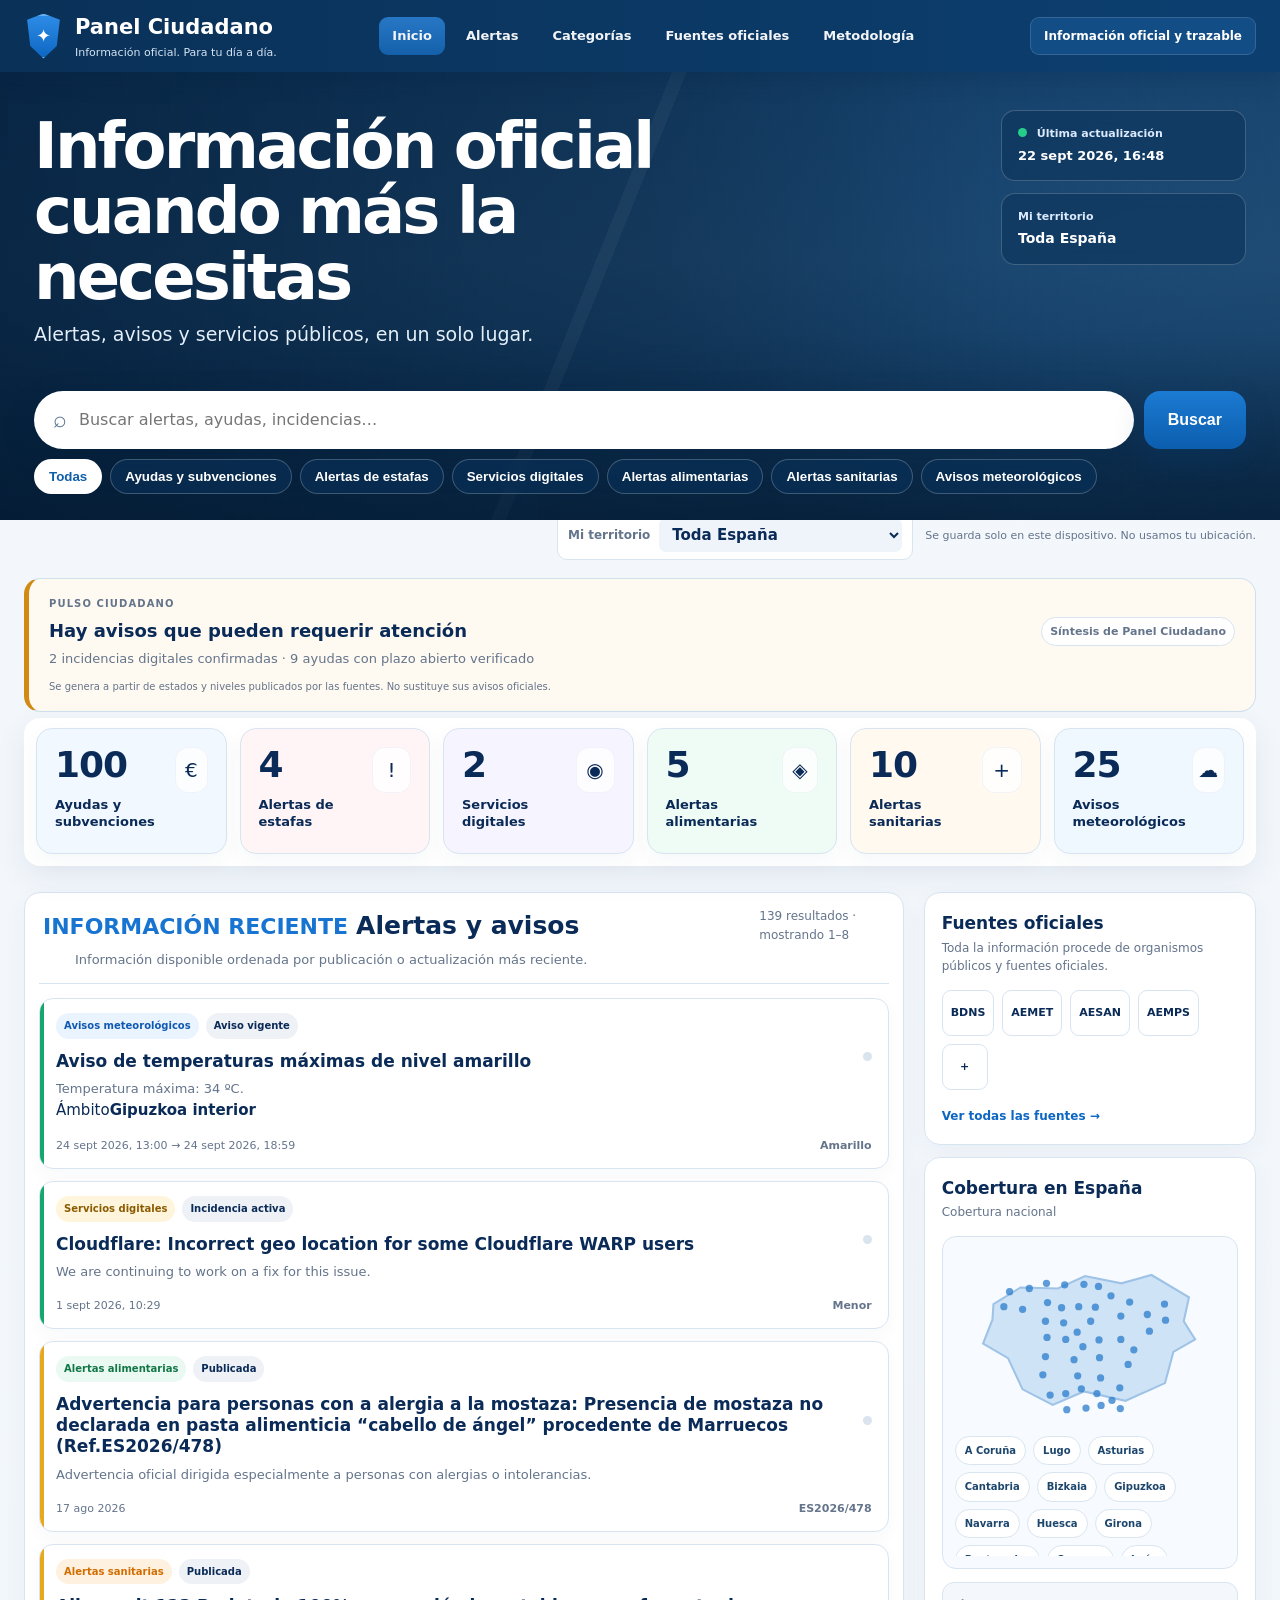
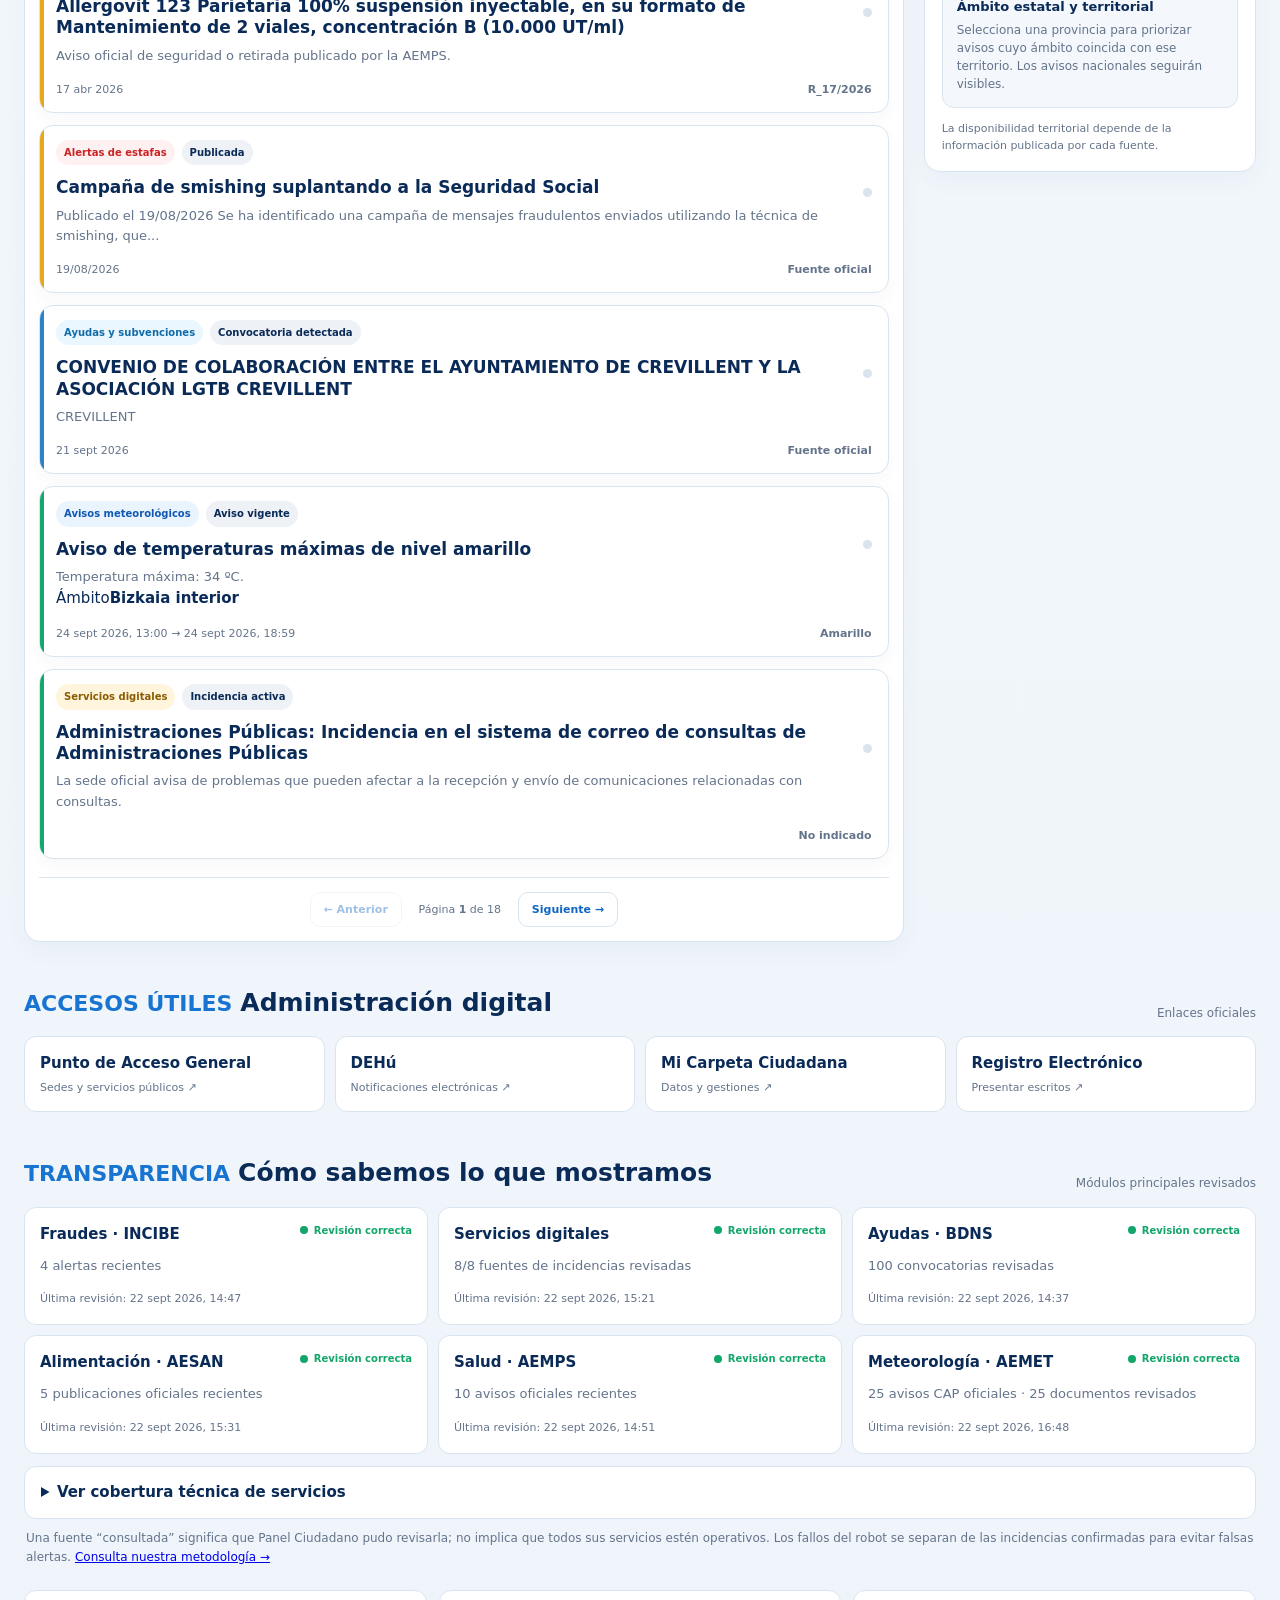
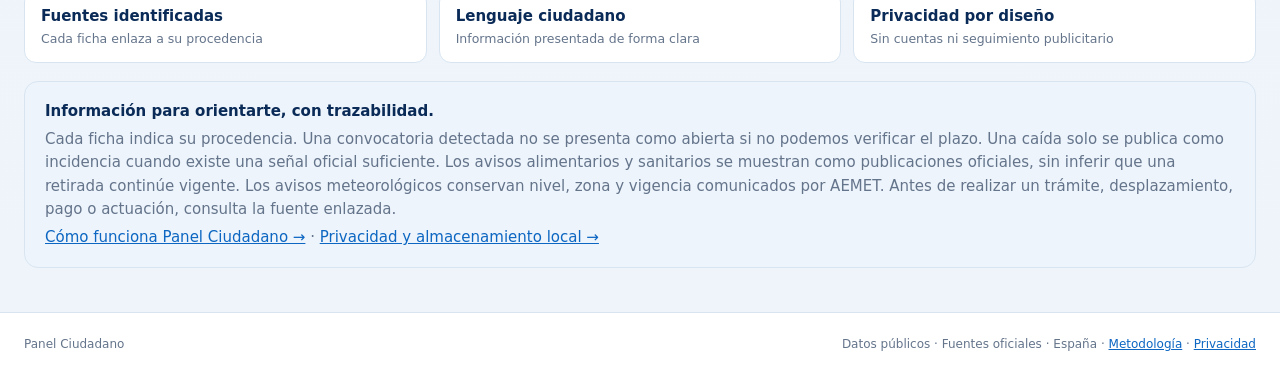
==== commit a52b3dfd: "RC1.2: activar filtro territorial interactivo" ====
--- a/index.html
+++ b/index.html
@@ -5,4 +5,4 @@
 <section class="dashboard-grid" id="alertas"><div class="dashboard-main"><section class="radar-panel"><div class="section-title"><div><p class="eyebrow">INFORMACIÓN RECIENTE</p><h2>Alertas y avisos</h2><p>Información disponible ordenada por publicación o actualización más reciente.</p></div><span id="resultCount"></span></div><div class="cards" id="cards"></div><div class="empty" id="empty" hidden>No hay resultados para estos filtros.</div><nav class="alerts-pagination" id="alertsPagination" aria-label="Páginas de alertas" hidden></nav></section></div><aside class="dashboard-side"><section class="source-box" id="fuentes"><div class="side-title"><div><h3>Fuentes oficiales</h3><p>Toda la información procede de organismos públicos y fuentes oficiales.</p></div></div><div class="source-badges"><span>BDNS</span><span>AEMET</span><span>AESAN</span><span>AEMPS</span><span>+</span></div><a href="#transparencia">Ver todas las fuentes →</a></section><section class="source-box coverage-box"><div class="side-title"><div><h3>Cobertura en España</h3><p id="territoryActive">Cobertura nacional</p></div></div><div class="spain-filter" id="spainFilter"><svg viewBox="0 0 520 340" role="img" aria-label="Mapa simplificado de España para filtrar por provincia"><path class="spain-shape" d="M74 106 126 74l72 2 52-24 70 14 58-16 72 43-10 46 22 35-42 24-16 60-76 34-80-18-60 26-58-30-28-60-48-28 18-46z"/><g id="provinceDots"></g></svg><div class="province-list" id="provinceList"></div></div><div class="coverage-summary"><strong>Ámbito estatal y territorial</strong><span>Selecciona una provincia para priorizar avisos cuyo ámbito coincida con ese territorio. Los avisos nacionales seguirán visibles.</span></div><button class="clear-territory" id="clearTerritory" type="button" hidden>Quitar filtro territorial</button><p class="coverage-note">La disponibilidad territorial depende de la información publicada por cada fuente.</p></section></aside></section>
 <section class="quick"><div class="section-title"><div><p class="eyebrow">ACCESOS ÚTILES</p><h2>Administración digital</h2></div><span>Enlaces oficiales</span></div><div class="quick-grid"><a href="https://sede.administracion.gob.es/" target="_blank" rel="noopener noreferrer"><strong>Punto de Acceso General</strong><span>Sedes y servicios públicos ↗</span></a><a href="https://dehu.redsara.es/" target="_blank" rel="noopener noreferrer"><strong>DEHú</strong><span>Notificaciones electrónicas ↗</span></a><a href="https://carpetaciudadana.gob.es/" target="_blank" rel="noopener noreferrer"><strong>Mi Carpeta Ciudadana</strong><span>Datos y gestiones ↗</span></a><a href="https://reg.redsara.es/" target="_blank" rel="noopener noreferrer"><strong>Registro Electrónico</strong><span>Presentar escritos ↗</span></a></div></section>
 <section class="source-health" id="transparencia"><div class="section-title"><div><p class="eyebrow">TRANSPARENCIA</p><h2>Cómo sabemos lo que mostramos</h2></div><span id="healthSummary">Comprobando…</span></div><div class="health-grid" id="sourceHealth"></div><details class="source-detail"><summary>Ver cobertura técnica de servicios</summary><div id="serviceSources"></div></details><p class="health-note">Una fuente “consultada” significa que Panel Ciudadano pudo revisarla; no implica que todos sus servicios estén operativos. Los fallos del robot se separan de las incidencias confirmadas para evitar falsas alertas. <a href="metodologia.html">Consulta nuestra metodología →</a></p></section>
-<section class="trust-strip" id="proyecto"><article><div><strong>Fuentes identificadas</strong><small>Cada ficha enlaza a su procedencia</small></div></article><article><div><strong>Lenguaje ciudadano</strong><small>Información presentada de forma clara</small></div></article><article><div><strong>Privacidad por diseño</strong><small>Sin cuentas ni seguimiento publicitario</small></div></article></section><section class="trust"><strong>Información para orientarte, con trazabilidad.</strong><p>Cada ficha indica su procedencia. Una convocatoria detectada no se presenta como abierta si no podemos verificar el plazo. Una caída solo se publica como incidencia cuando existe una señal oficial suficiente. Los avisos alimentarios y sanitarios se muestran como publicaciones oficiales, sin inferir que una retirada continúe vigente. Los avisos meteorológicos conservan nivel, zona y vigencia comunicados por AEMET. Antes de realizar un trámite, desplazamiento, pago o actuación, consulta la fuente enlazada.</p><p><a href="metodologia.html">Cómo funciona Panel Ciudadano →</a> · <a href="privacidad.html">Privacidad y almacenamiento local →</a></p></section></main><footer><div class="wrap"><span>Panel Ciudadano</span><span>Datos públicos · Fuentes oficiales · España · <a href="metodologia.html">Metodología</a> · <a href="privacidad.html">Privacidad</a></span></div></footer><div class="modal" id="modal" hidden><button class="backdrop" data-close aria-label="Cerrar"></button><article class="modal-card"><button class="close" data-close aria-label="Cerrar">×</button><div id="modalContent"></div></article></div><script src="data/data.js"></script><script src="assets/app.js"></script><script src="assets/operational-health.js"></script><script src="assets/readiness.js"></script><script src="assets/all-view.js"></script><script src="assets/salud.js"></script><script src="assets/meteo.js"></script><script src="assets/item-identity.js"></script><script src="assets/global-history.js"></script><script src="assets/traceability.js"></script><script src="assets/permalink.js"></script><script src="assets/preferences.js"></script><script src="assets/situation.js"></script></body></html>+<section class="trust-strip" id="proyecto"><article><div><strong>Fuentes identificadas</strong><small>Cada ficha enlaza a su procedencia</small></div></article><article><div><strong>Lenguaje ciudadano</strong><small>Información presentada de forma clara</small></div></article><article><div><strong>Privacidad por diseño</strong><small>Sin cuentas ni seguimiento publicitario</small></div></article></section><section class="trust"><strong>Información para orientarte, con trazabilidad.</strong><p>Cada ficha indica su procedencia. Una convocatoria detectada no se presenta como abierta si no podemos verificar el plazo. Una caída solo se publica como incidencia cuando existe una señal oficial suficiente. Los avisos alimentarios y sanitarios se muestran como publicaciones oficiales, sin inferir que una retirada continúe vigente. Los avisos meteorológicos conservan nivel, zona y vigencia comunicados por AEMET. Antes de realizar un trámite, desplazamiento, pago o actuación, consulta la fuente enlazada.</p><p><a href="metodologia.html">Cómo funciona Panel Ciudadano →</a> · <a href="privacidad.html">Privacidad y almacenamiento local →</a></p></section></main><footer><div class="wrap"><span>Panel Ciudadano</span><span>Datos públicos · Fuentes oficiales · España · <a href="metodologia.html">Metodología</a> · <a href="privacidad.html">Privacidad</a></span></div></footer><div class="modal" id="modal" hidden><button class="backdrop" data-close aria-label="Cerrar"></button><article class="modal-card"><button class="close" data-close aria-label="Cerrar">×</button><div id="modalContent"></div></article></div><script src="data/data.js"></script><script src="assets/app.js"></script><script src="assets/operational-health.js"></script><script src="assets/readiness.js"></script><script src="assets/all-view.js"></script><script src="assets/salud.js"></script><script src="assets/meteo.js"></script><script src="assets/item-identity.js"></script><script src="assets/global-history.js"></script><script src="assets/traceability.js"></script><script src="assets/permalink.js"></script><script src="assets/preferences.js"></script><script src="assets/situation.js"></script><script src="assets/territory-map.js"></script></body></html>
--- a/assets/polish.css
+++ b/assets/polish.css
@@ -106,3 +106,32 @@
  .hero .toolbar{display:flex;margin:4px 0 0;flex-wrap:wrap}
  .hero .search{flex:1 1 100%}.hero .search-btn{flex:0 0 100%}.hero .filters{flex:1 1 100%}
 }
+
+/* RC1.2 · aspecto final aprobado + mapa territorial */
+main#inicio{padding-top:0}
+.hero{margin:0 calc(50% - 50vw);width:100vw;border-radius:0;min-height:430px;padding:38px max(34px,calc((100vw - 1450px)/2 + 24px)) 26px;grid-template-columns:minmax(0,1.35fr) minmax(250px,.65fr);grid-template-rows:auto auto;align-items:start;background:linear-gradient(90deg,rgba(3,31,61,.86),rgba(10,58,103,.55)),radial-gradient(circle at 80% 30%,rgba(63,145,224,.3),transparent 35%),linear-gradient(180deg,#264e72 0%,#365a78 42%,#102f4d 100%);box-shadow:none}
+.hero:before{content:"";position:absolute;inset:0;background:linear-gradient(to top,rgba(4,22,40,.42),transparent 42%),linear-gradient(112deg,transparent 46%,rgba(255,255,255,.04) 46% 47%,transparent 47%);pointer-events:none}
+.hero-copy{align-self:start}.hero-side{justify-self:end;display:grid;gap:12px;min-width:245px}.hero h1{font-size:clamp(42px,5vw,64px);max-width:760px;margin-top:4px}.hero p{font-size:19px}
+.updated,.territory-card{background:rgba(14,54,91,.66);border:1px solid rgba(255,255,255,.2);backdrop-filter:blur(8px);border-radius:14px;padding:14px 16px;color:#fff;box-shadow:none;width:100%;text-align:left}
+.territory-card{cursor:pointer;font:inherit}.territory-card span,.territory-card strong{display:block}.territory-card span{font-size:11px;color:#dbeafe;font-weight:700}.territory-card strong{font-size:14px;margin-top:3px}
+.hero .toolbar{grid-column:1/-1;position:relative;z-index:3;margin:16px 0 0;display:grid;grid-template-columns:minmax(320px,1fr) auto;gap:10px;align-items:center;align-self:end}
+.hero .search{height:58px}.hero .search-btn{height:58px}.hero .filters{grid-column:1/-1}
+.summary{position:relative;z-index:5;margin-top:-12px;background:#fff;padding:10px 12px 12px;border-radius:16px;box-shadow:0 10px 30px rgba(14,53,92,.08)}
+.citizen-pulse{margin:16px 0 18px!important}
+.radar-panel .section-title{align-items:flex-start}.cards{grid-template-columns:1fr}.card{min-height:0;padding:14px 16px}.card h3{font-size:17px}.card p{-webkit-line-clamp:2}
+.card{display:grid;grid-template-columns:minmax(0,1fr) auto;column-gap:16px}.card .meta,.card h3,.card p{grid-column:1}.card .card-bottom{grid-column:1/-1}.card:after{content:"";align-self:center;justify-self:end;width:9px;height:9px;border-radius:50%;background:#d9e4ef;grid-column:2;grid-row:1/4}
+.dashboard-grid{grid-template-columns:minmax(0,2.25fr) minmax(310px,.85fr)}
+.spain-filter{margin-top:14px;padding:12px;border:1px solid var(--line);border-radius:14px;background:#f7fbff}
+.spain-filter svg{width:100%;height:auto;display:block;max-height:190px}.spain-shape{fill:#cfe3f6;stroke:#9ec3e6;stroke-width:4}
+.province-list{display:flex;flex-wrap:wrap;gap:7px;margin-top:10px;max-height:120px;overflow:auto}
+.province-list button{border:1px solid #d9e5f0;background:#fff;border-radius:999px;padding:6px 9px;font:inherit;font-size:10px;font-weight:750;color:#1d466d;cursor:pointer}
+.province-list button.active{background:#0f66c3;color:#fff;border-color:#0f66c3}
+.province-dot{fill:#2a7ccc;opacity:.75;cursor:pointer}.province-dot.active{fill:#0b4f91;opacity:1;stroke:#fff;stroke-width:3}
+.clear-territory{margin-top:10px;width:100%;border:1px solid var(--line);background:#fff;border-radius:10px;padding:9px 10px;font:inherit;font-size:11px;font-weight:800;color:#0f66c3;cursor:pointer}
+@media(max-width:1120px){.dashboard-grid{grid-template-columns:1fr}.cards{grid-template-columns:1fr}.dashboard-side{grid-template-columns:1fr 1fr}}
+@media(max-width:780px){
+ .hero{margin:0 calc(50% - 50vw);width:100vw;min-height:0;padding:24px 18px 20px;grid-template-columns:1fr;grid-template-rows:auto auto auto}
+ .hero-side{justify-self:stretch;min-width:0}.hero h1{font-size:38px}.hero p{font-size:15px}
+ .hero .toolbar{display:flex;margin:6px 0 0;flex-wrap:wrap}.hero .search{flex:1 1 100%}.hero .search-btn{flex:0 0 100%}.hero .filters{flex:1 1 100%}
+ .summary{margin-top:10px;padding:0;background:transparent;box-shadow:none}.dashboard-side{grid-template-columns:1fr}
+}
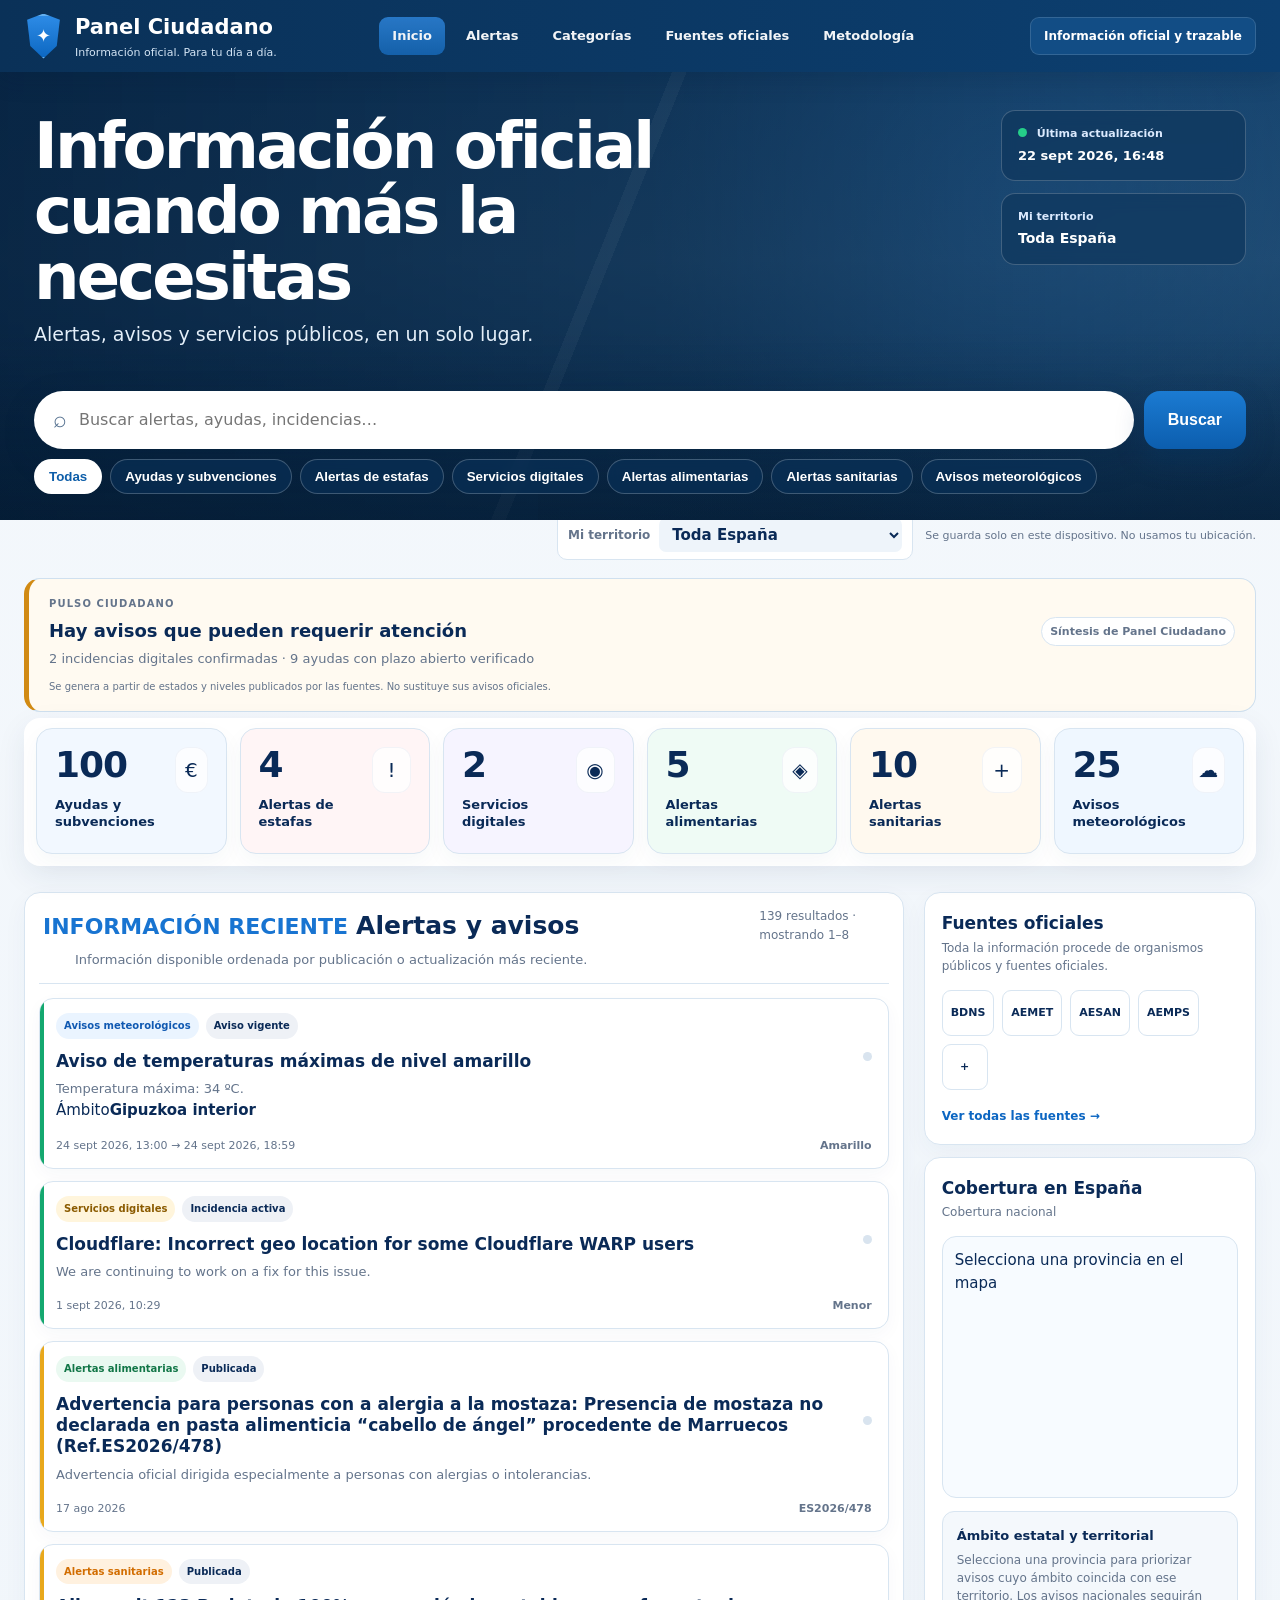
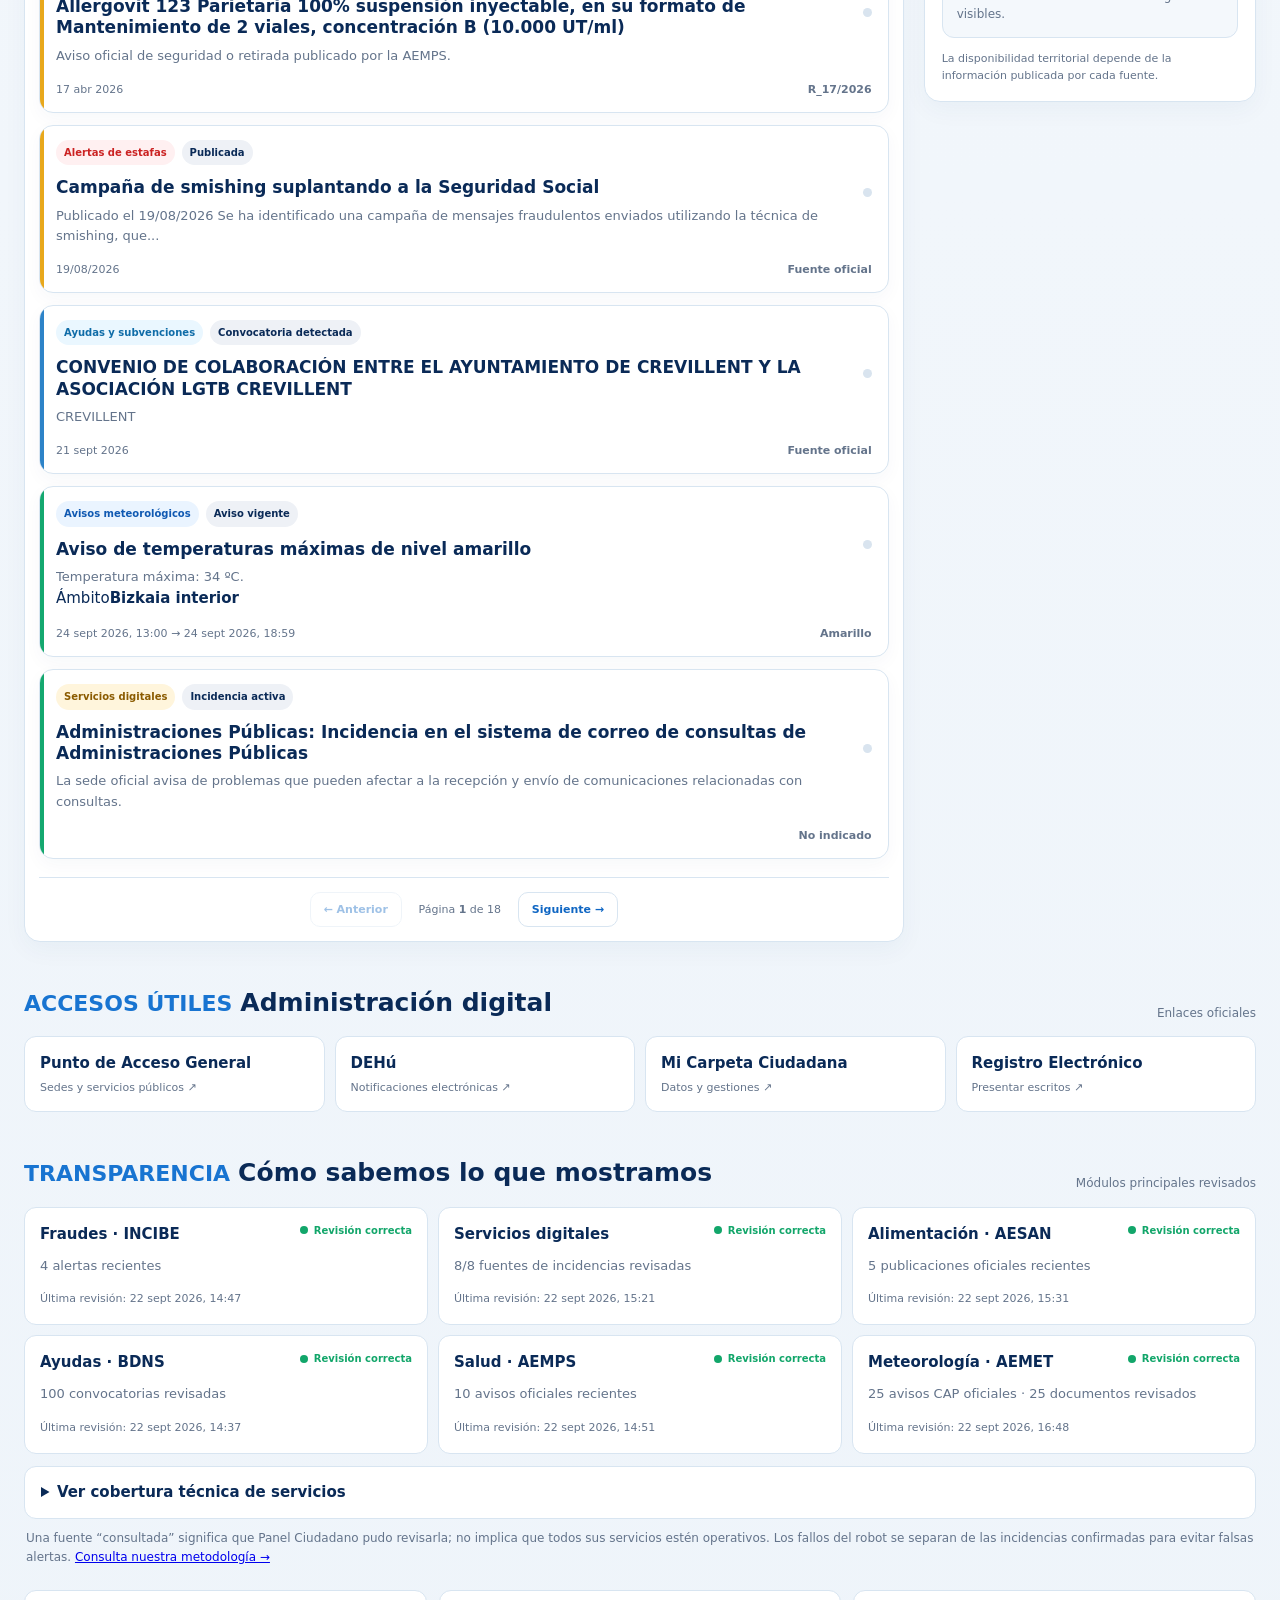
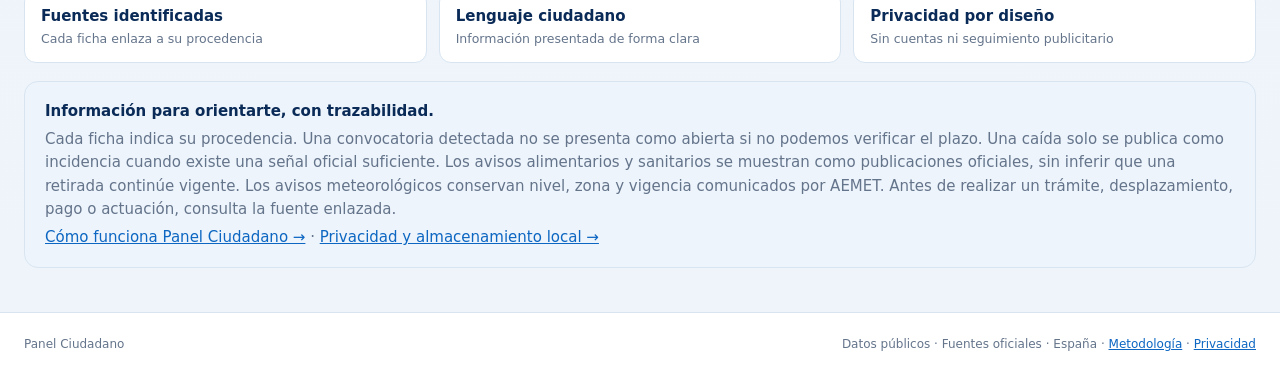
==== commit 05f9b5d3: "RC1.3: sustituir selector territorial por mapa provincial integrado" ====
--- a/index.html
+++ b/index.html
@@ -2,7 +2,7 @@
 <html lang="es"><head><meta charset="utf-8"><meta name="viewport" content="width=device-width,initial-scale=1"><meta name="description" content="Panel Ciudadano: centro de información con ayudas, estafas, servicios, alimentación, salud y avisos meteorológicos de fuentes oficiales."><title>Panel Ciudadano · Información oficial para tu día a día</title><link rel="stylesheet" href="assets/style.css"><link rel="stylesheet" href="assets/expansion.css"><link rel="stylesheet" href="assets/polish.css"></head><body>
 <a class="skip-link" href="#alertas">Saltar al contenido</a><header class="topbar"><div class="wrap nav-shell"><a class="brand" href="#inicio" aria-label="Panel Ciudadano, inicio"><div class="mark" aria-hidden="true">✦</div><div><strong>Panel Ciudadano</strong><span>Información oficial. Para tu día a día.</span></div></a><nav class="main-nav" aria-label="Navegación principal"><a class="active" href="#inicio">Inicio</a><a href="#alertas">Alertas</a><a href="#categorias">Categorías</a><a href="#fuentes">Fuentes oficiales</a><a href="metodologia.html">Metodología</a></nav><span class="protect">Información oficial y trazable</span></div></header>
 <main class="wrap" id="inicio"><section class="hero"><div class="hero-copy"><h1>Información oficial<br>cuando más la necesitas</h1><p>Alertas, avisos y servicios públicos, en un solo lugar.</p></div><div class="hero-side"><div class="updated"><span><i></i> Última actualización</span><strong id="lastUpdate">—</strong></div><button class="territory-card" id="territoryButton" type="button" aria-expanded="false"><span>Mi territorio</span><strong id="territoryLabel">Toda España</strong></button></div><div class="toolbar" id="categorias"><label class="search"><span aria-hidden="true">⌕</span><input id="search" type="search" placeholder="Buscar alertas, ayudas, incidencias…" aria-label="Buscar en Panel Ciudadano"></label><button class="search-btn" type="button" id="searchButton">Buscar</button><div class="filters" id="filters" aria-label="Filtrar por categoría"></div></div></section><section id="citizenPulse" class="citizen-pulse" hidden aria-live="polite"></section><section class="summary summary-top" id="summary" aria-label="Resumen de categorías"></section>
-<section class="dashboard-grid" id="alertas"><div class="dashboard-main"><section class="radar-panel"><div class="section-title"><div><p class="eyebrow">INFORMACIÓN RECIENTE</p><h2>Alertas y avisos</h2><p>Información disponible ordenada por publicación o actualización más reciente.</p></div><span id="resultCount"></span></div><div class="cards" id="cards"></div><div class="empty" id="empty" hidden>No hay resultados para estos filtros.</div><nav class="alerts-pagination" id="alertsPagination" aria-label="Páginas de alertas" hidden></nav></section></div><aside class="dashboard-side"><section class="source-box" id="fuentes"><div class="side-title"><div><h3>Fuentes oficiales</h3><p>Toda la información procede de organismos públicos y fuentes oficiales.</p></div></div><div class="source-badges"><span>BDNS</span><span>AEMET</span><span>AESAN</span><span>AEMPS</span><span>+</span></div><a href="#transparencia">Ver todas las fuentes →</a></section><section class="source-box coverage-box"><div class="side-title"><div><h3>Cobertura en España</h3><p id="territoryActive">Cobertura nacional</p></div></div><div class="spain-filter" id="spainFilter"><svg viewBox="0 0 520 340" role="img" aria-label="Mapa simplificado de España para filtrar por provincia"><path class="spain-shape" d="M74 106 126 74l72 2 52-24 70 14 58-16 72 43-10 46 22 35-42 24-16 60-76 34-80-18-60 26-58-30-28-60-48-28 18-46z"/><g id="provinceDots"></g></svg><div class="province-list" id="provinceList"></div></div><div class="coverage-summary"><strong>Ámbito estatal y territorial</strong><span>Selecciona una provincia para priorizar avisos cuyo ámbito coincida con ese territorio. Los avisos nacionales seguirán visibles.</span></div><button class="clear-territory" id="clearTerritory" type="button" hidden>Quitar filtro territorial</button><p class="coverage-note">La disponibilidad territorial depende de la información publicada por cada fuente.</p></section></aside></section>
+<section class="dashboard-grid" id="alertas"><div class="dashboard-main"><section class="radar-panel"><div class="section-title"><div><p class="eyebrow">INFORMACIÓN RECIENTE</p><h2>Alertas y avisos</h2><p>Información disponible ordenada por publicación o actualización más reciente.</p></div><span id="resultCount"></span></div><div class="cards" id="cards"></div><div class="empty" id="empty" hidden>No hay resultados para estos filtros.</div><nav class="alerts-pagination" id="alertsPagination" aria-label="Páginas de alertas" hidden></nav></section></div><aside class="dashboard-side"><section class="source-box" id="fuentes"><div class="side-title"><div><h3>Fuentes oficiales</h3><p>Toda la información procede de organismos públicos y fuentes oficiales.</p></div></div><div class="source-badges"><span>BDNS</span><span>AEMET</span><span>AESAN</span><span>AEMPS</span><span>+</span></div><a href="#transparencia">Ver todas las fuentes →</a></section><section class="source-box coverage-box"><div class="side-title"><div><h3>Cobertura en España</h3><p id="territoryActive">Cobertura nacional</p></div></div><div class="spain-filter" id="spainFilter"><div class="map-help">Selecciona una provincia en el mapa</div><svg id="provinceMap" viewBox="0 0 640 470" role="img" aria-label="Mapa de España dividido por provincias"></svg></div><div class="coverage-summary"><strong>Ámbito estatal y territorial</strong><span>Selecciona una provincia para priorizar avisos cuyo ámbito coincida con ese territorio. Los avisos nacionales seguirán visibles.</span></div><button class="clear-territory" id="clearTerritory" type="button" hidden>Quitar filtro territorial</button><p class="coverage-note">La disponibilidad territorial depende de la información publicada por cada fuente.</p></section></aside></section>
 <section class="quick"><div class="section-title"><div><p class="eyebrow">ACCESOS ÚTILES</p><h2>Administración digital</h2></div><span>Enlaces oficiales</span></div><div class="quick-grid"><a href="https://sede.administracion.gob.es/" target="_blank" rel="noopener noreferrer"><strong>Punto de Acceso General</strong><span>Sedes y servicios públicos ↗</span></a><a href="https://dehu.redsara.es/" target="_blank" rel="noopener noreferrer"><strong>DEHú</strong><span>Notificaciones electrónicas ↗</span></a><a href="https://carpetaciudadana.gob.es/" target="_blank" rel="noopener noreferrer"><strong>Mi Carpeta Ciudadana</strong><span>Datos y gestiones ↗</span></a><a href="https://reg.redsara.es/" target="_blank" rel="noopener noreferrer"><strong>Registro Electrónico</strong><span>Presentar escritos ↗</span></a></div></section>
 <section class="source-health" id="transparencia"><div class="section-title"><div><p class="eyebrow">TRANSPARENCIA</p><h2>Cómo sabemos lo que mostramos</h2></div><span id="healthSummary">Comprobando…</span></div><div class="health-grid" id="sourceHealth"></div><details class="source-detail"><summary>Ver cobertura técnica de servicios</summary><div id="serviceSources"></div></details><p class="health-note">Una fuente “consultada” significa que Panel Ciudadano pudo revisarla; no implica que todos sus servicios estén operativos. Los fallos del robot se separan de las incidencias confirmadas para evitar falsas alertas. <a href="metodologia.html">Consulta nuestra metodología →</a></p></section>
 <section class="trust-strip" id="proyecto"><article><div><strong>Fuentes identificadas</strong><small>Cada ficha enlaza a su procedencia</small></div></article><article><div><strong>Lenguaje ciudadano</strong><small>Información presentada de forma clara</small></div></article><article><div><strong>Privacidad por diseño</strong><small>Sin cuentas ni seguimiento publicitario</small></div></article></section><section class="trust"><strong>Información para orientarte, con trazabilidad.</strong><p>Cada ficha indica su procedencia. Una convocatoria detectada no se presenta como abierta si no podemos verificar el plazo. Una caída solo se publica como incidencia cuando existe una señal oficial suficiente. Los avisos alimentarios y sanitarios se muestran como publicaciones oficiales, sin inferir que una retirada continúe vigente. Los avisos meteorológicos conservan nivel, zona y vigencia comunicados por AEMET. Antes de realizar un trámite, desplazamiento, pago o actuación, consulta la fuente enlazada.</p><p><a href="metodologia.html">Cómo funciona Panel Ciudadano →</a> · <a href="privacidad.html">Privacidad y almacenamiento local →</a></p></section></main><footer><div class="wrap"><span>Panel Ciudadano</span><span>Datos públicos · Fuentes oficiales · España · <a href="metodologia.html">Metodología</a> · <a href="privacidad.html">Privacidad</a></span></div></footer><div class="modal" id="modal" hidden><button class="backdrop" data-close aria-label="Cerrar"></button><article class="modal-card"><button class="close" data-close aria-label="Cerrar">×</button><div id="modalContent"></div></article></div><script src="data/data.js"></script><script src="assets/app.js"></script><script src="assets/operational-health.js"></script><script src="assets/readiness.js"></script><script src="assets/all-view.js"></script><script src="assets/salud.js"></script><script src="assets/meteo.js"></script><script src="assets/item-identity.js"></script><script src="assets/global-history.js"></script><script src="assets/traceability.js"></script><script src="assets/permalink.js"></script><script src="assets/preferences.js"></script><script src="assets/situation.js"></script><script src="assets/territory-map.js"></script></body></html>
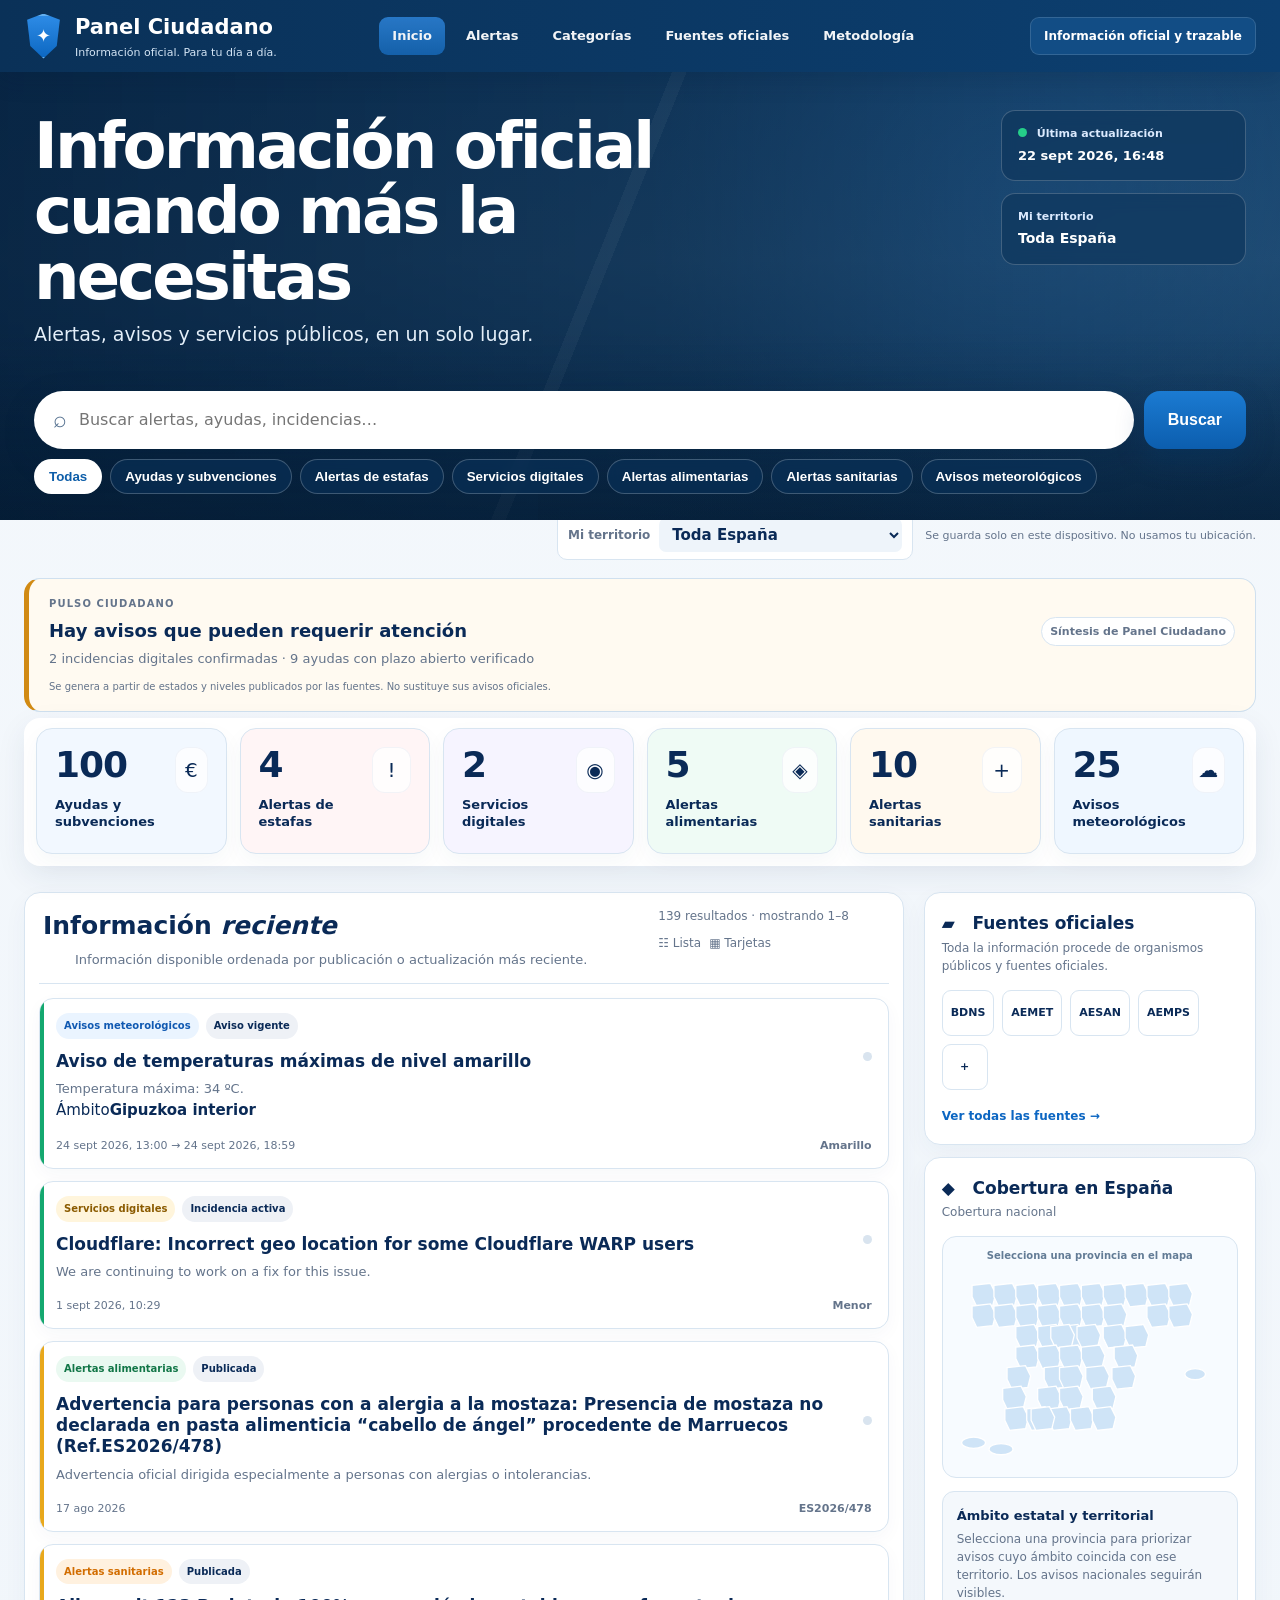
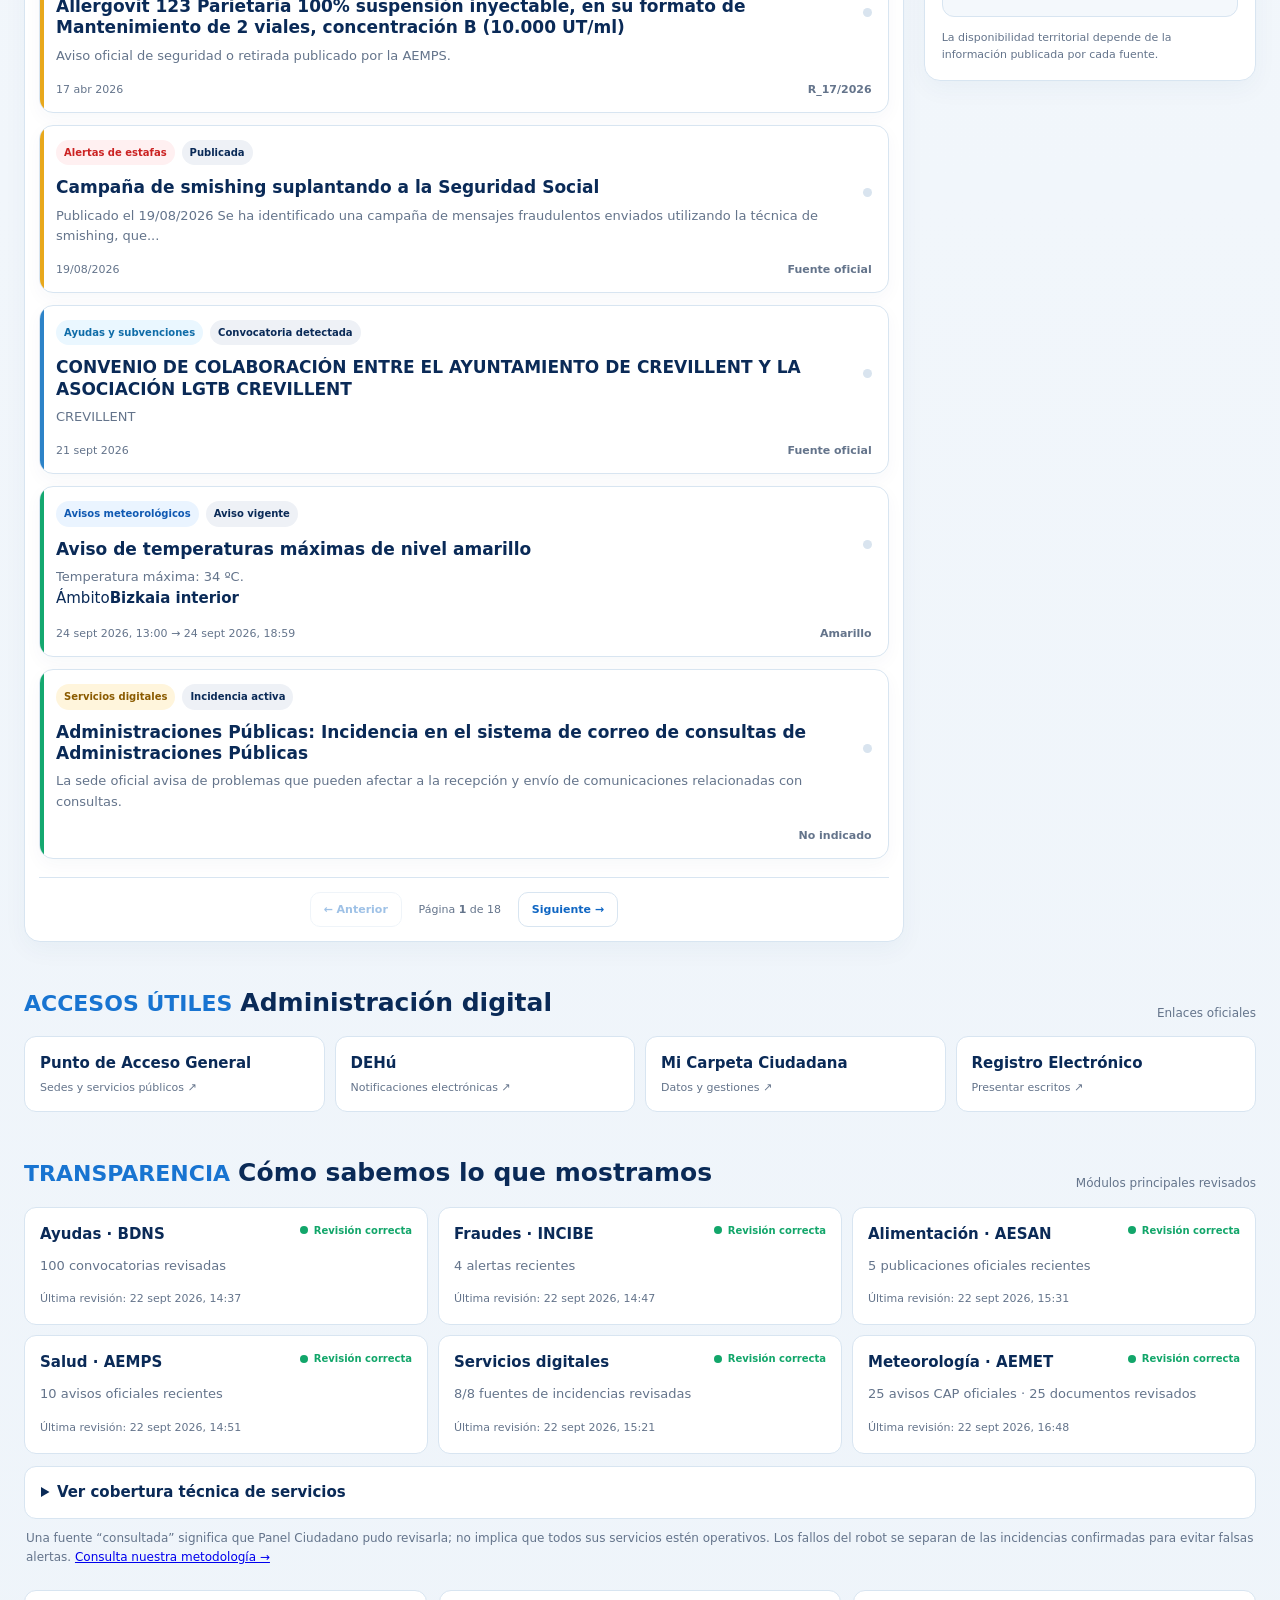
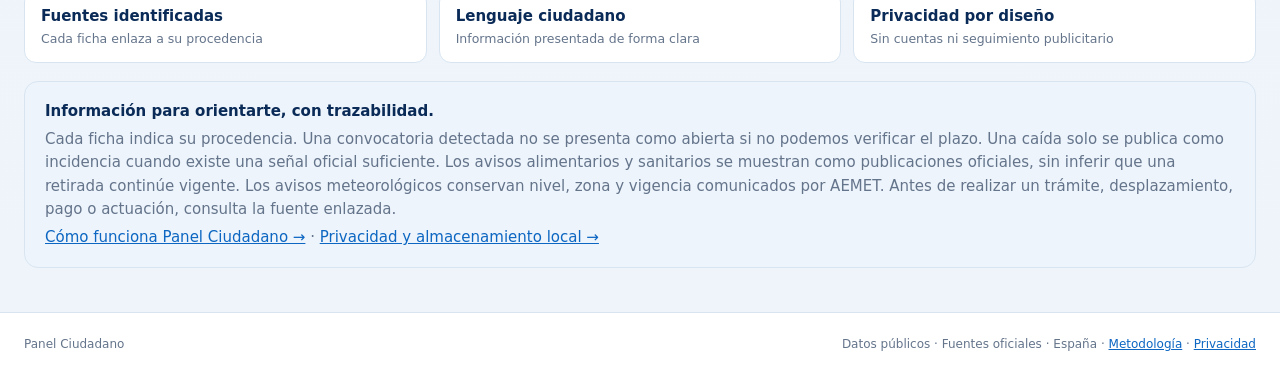
==== commit 1f2dd13f: "RC2: reconstruir estructura visual según referencia aprobada" ====
--- a/index.html
+++ b/index.html
@@ -1,8 +1,8 @@
 <!doctype html>
-<html lang="es"><head><meta charset="utf-8"><meta name="viewport" content="width=device-width,initial-scale=1"><meta name="description" content="Panel Ciudadano: centro de información con ayudas, estafas, servicios, alimentación, salud y avisos meteorológicos de fuentes oficiales."><title>Panel Ciudadano · Información oficial para tu día a día</title><link rel="stylesheet" href="assets/style.css"><link rel="stylesheet" href="assets/expansion.css"><link rel="stylesheet" href="assets/polish.css"></head><body>
+<html lang="es"><head><meta charset="utf-8"><meta name="viewport" content="width=device-width,initial-scale=1"><meta name="description" content="Panel Ciudadano: centro de información con ayudas, estafas, servicios, alimentación, salud y avisos meteorológicos de fuentes oficiales."><title>Panel Ciudadano · Información oficial para tu día a día</title><link rel="stylesheet" href="assets/style.css"><link rel="stylesheet" href="assets/expansion.css"><link rel="stylesheet" href="assets/polish.css"><link rel="stylesheet" href="assets/reference-home.css"></head><body>
 <a class="skip-link" href="#alertas">Saltar al contenido</a><header class="topbar"><div class="wrap nav-shell"><a class="brand" href="#inicio" aria-label="Panel Ciudadano, inicio"><div class="mark" aria-hidden="true">✦</div><div><strong>Panel Ciudadano</strong><span>Información oficial. Para tu día a día.</span></div></a><nav class="main-nav" aria-label="Navegación principal"><a class="active" href="#inicio">Inicio</a><a href="#alertas">Alertas</a><a href="#categorias">Categorías</a><a href="#fuentes">Fuentes oficiales</a><a href="metodologia.html">Metodología</a></nav><span class="protect">Información oficial y trazable</span></div></header>
 <main class="wrap" id="inicio"><section class="hero"><div class="hero-copy"><h1>Información oficial<br>cuando más la necesitas</h1><p>Alertas, avisos y servicios públicos, en un solo lugar.</p></div><div class="hero-side"><div class="updated"><span><i></i> Última actualización</span><strong id="lastUpdate">—</strong></div><button class="territory-card" id="territoryButton" type="button" aria-expanded="false"><span>Mi territorio</span><strong id="territoryLabel">Toda España</strong></button></div><div class="toolbar" id="categorias"><label class="search"><span aria-hidden="true">⌕</span><input id="search" type="search" placeholder="Buscar alertas, ayudas, incidencias…" aria-label="Buscar en Panel Ciudadano"></label><button class="search-btn" type="button" id="searchButton">Buscar</button><div class="filters" id="filters" aria-label="Filtrar por categoría"></div></div></section><section id="citizenPulse" class="citizen-pulse" hidden aria-live="polite"></section><section class="summary summary-top" id="summary" aria-label="Resumen de categorías"></section>
-<section class="dashboard-grid" id="alertas"><div class="dashboard-main"><section class="radar-panel"><div class="section-title"><div><p class="eyebrow">INFORMACIÓN RECIENTE</p><h2>Alertas y avisos</h2><p>Información disponible ordenada por publicación o actualización más reciente.</p></div><span id="resultCount"></span></div><div class="cards" id="cards"></div><div class="empty" id="empty" hidden>No hay resultados para estos filtros.</div><nav class="alerts-pagination" id="alertsPagination" aria-label="Páginas de alertas" hidden></nav></section></div><aside class="dashboard-side"><section class="source-box" id="fuentes"><div class="side-title"><div><h3>Fuentes oficiales</h3><p>Toda la información procede de organismos públicos y fuentes oficiales.</p></div></div><div class="source-badges"><span>BDNS</span><span>AEMET</span><span>AESAN</span><span>AEMPS</span><span>+</span></div><a href="#transparencia">Ver todas las fuentes →</a></section><section class="source-box coverage-box"><div class="side-title"><div><h3>Cobertura en España</h3><p id="territoryActive">Cobertura nacional</p></div></div><div class="spain-filter" id="spainFilter"><div class="map-help">Selecciona una provincia en el mapa</div><svg id="provinceMap" viewBox="0 0 640 470" role="img" aria-label="Mapa de España dividido por provincias"></svg></div><div class="coverage-summary"><strong>Ámbito estatal y territorial</strong><span>Selecciona una provincia para priorizar avisos cuyo ámbito coincida con ese territorio. Los avisos nacionales seguirán visibles.</span></div><button class="clear-territory" id="clearTerritory" type="button" hidden>Quitar filtro territorial</button><p class="coverage-note">La disponibilidad territorial depende de la información publicada por cada fuente.</p></section></aside></section>
+<section class="dashboard-grid" id="alertas"><div class="dashboard-main"><section class="radar-panel"><div class="section-title"><div><h2>Información <em>reciente</em></h2><p>Información disponible ordenada por publicación o actualización más reciente.</p></div><div class="list-tools"><span id="resultCount"></span><span class="view-chip active">☷ Lista</span><span class="view-chip">▦ Tarjetas</span></div></div><div class="cards" id="cards"></div><div class="empty" id="empty" hidden>No hay resultados para estos filtros.</div><nav class="alerts-pagination" id="alertsPagination" aria-label="Páginas de alertas" hidden></nav></section></div><aside class="dashboard-side"><section class="source-box" id="fuentes"><div class="side-title"><div><h3>▰ &nbsp; Fuentes oficiales</h3><p>Toda la información procede de organismos públicos y fuentes oficiales.</p></div></div><div class="source-badges"><span>BDNS</span><span>AEMET</span><span>AESAN</span><span>AEMPS</span><span>+</span></div><a href="#transparencia">Ver todas las fuentes →</a></section><section class="source-box coverage-box"><div class="side-title"><div><h3>◆ &nbsp; Cobertura en España</h3><p id="territoryActive">Cobertura nacional</p></div></div><div class="spain-filter" id="spainFilter"><div class="map-help">Selecciona una provincia en el mapa</div><svg id="provinceMap" viewBox="0 0 640 470" role="img" aria-label="Mapa de España dividido por provincias"></svg></div><div class="coverage-summary"><strong>Ámbito estatal y territorial</strong><span>Selecciona una provincia para priorizar avisos cuyo ámbito coincida con ese territorio. Los avisos nacionales seguirán visibles.</span></div><button class="clear-territory" id="clearTerritory" type="button" hidden>Quitar filtro territorial</button><p class="coverage-note">La disponibilidad territorial depende de la información publicada por cada fuente.</p></section></aside></section>
 <section class="quick"><div class="section-title"><div><p class="eyebrow">ACCESOS ÚTILES</p><h2>Administración digital</h2></div><span>Enlaces oficiales</span></div><div class="quick-grid"><a href="https://sede.administracion.gob.es/" target="_blank" rel="noopener noreferrer"><strong>Punto de Acceso General</strong><span>Sedes y servicios públicos ↗</span></a><a href="https://dehu.redsara.es/" target="_blank" rel="noopener noreferrer"><strong>DEHú</strong><span>Notificaciones electrónicas ↗</span></a><a href="https://carpetaciudadana.gob.es/" target="_blank" rel="noopener noreferrer"><strong>Mi Carpeta Ciudadana</strong><span>Datos y gestiones ↗</span></a><a href="https://reg.redsara.es/" target="_blank" rel="noopener noreferrer"><strong>Registro Electrónico</strong><span>Presentar escritos ↗</span></a></div></section>
 <section class="source-health" id="transparencia"><div class="section-title"><div><p class="eyebrow">TRANSPARENCIA</p><h2>Cómo sabemos lo que mostramos</h2></div><span id="healthSummary">Comprobando…</span></div><div class="health-grid" id="sourceHealth"></div><details class="source-detail"><summary>Ver cobertura técnica de servicios</summary><div id="serviceSources"></div></details><p class="health-note">Una fuente “consultada” significa que Panel Ciudadano pudo revisarla; no implica que todos sus servicios estén operativos. Los fallos del robot se separan de las incidencias confirmadas para evitar falsas alertas. <a href="metodologia.html">Consulta nuestra metodología →</a></p></section>
 <section class="trust-strip" id="proyecto"><article><div><strong>Fuentes identificadas</strong><small>Cada ficha enlaza a su procedencia</small></div></article><article><div><strong>Lenguaje ciudadano</strong><small>Información presentada de forma clara</small></div></article><article><div><strong>Privacidad por diseño</strong><small>Sin cuentas ni seguimiento publicitario</small></div></article></section><section class="trust"><strong>Información para orientarte, con trazabilidad.</strong><p>Cada ficha indica su procedencia. Una convocatoria detectada no se presenta como abierta si no podemos verificar el plazo. Una caída solo se publica como incidencia cuando existe una señal oficial suficiente. Los avisos alimentarios y sanitarios se muestran como publicaciones oficiales, sin inferir que una retirada continúe vigente. Los avisos meteorológicos conservan nivel, zona y vigencia comunicados por AEMET. Antes de realizar un trámite, desplazamiento, pago o actuación, consulta la fuente enlazada.</p><p><a href="metodologia.html">Cómo funciona Panel Ciudadano →</a> · <a href="privacidad.html">Privacidad y almacenamiento local →</a></p></section></main><footer><div class="wrap"><span>Panel Ciudadano</span><span>Datos públicos · Fuentes oficiales · España · <a href="metodologia.html">Metodología</a> · <a href="privacidad.html">Privacidad</a></span></div></footer><div class="modal" id="modal" hidden><button class="backdrop" data-close aria-label="Cerrar"></button><article class="modal-card"><button class="close" data-close aria-label="Cerrar">×</button><div id="modalContent"></div></article></div><script src="data/data.js"></script><script src="assets/app.js"></script><script src="assets/operational-health.js"></script><script src="assets/readiness.js"></script><script src="assets/all-view.js"></script><script src="assets/salud.js"></script><script src="assets/meteo.js"></script><script src="assets/item-identity.js"></script><script src="assets/global-history.js"></script><script src="assets/traceability.js"></script><script src="assets/permalink.js"></script><script src="assets/preferences.js"></script><script src="assets/situation.js"></script><script src="assets/territory-map.js"></script></body></html>
--- a/assets/polish.css
+++ b/assets/polish.css
@@ -135,3 +135,12 @@
  .hero .toolbar{display:flex;margin:6px 0 0;flex-wrap:wrap}.hero .search{flex:1 1 100%}.hero .search-btn{flex:0 0 100%}.hero .filters{flex:1 1 100%}
  .summary{margin-top:10px;padding:0;background:transparent;box-shadow:none}.dashboard-side{grid-template-columns:1fr}
 }
+
+/* RC1.3 mapa provincial integrado */
+.spain-filter{padding:10px 10px 8px;overflow:hidden}.map-help{text-align:center;font-size:10px;color:#637c96;font-weight:750;margin:1px 0 4px}
+.spain-filter svg{width:100%;height:auto;max-height:none;aspect-ratio:640/470;overflow:visible}
+.province-region{cursor:pointer;outline:none}.province-region polygon,.province-region ellipse{fill:#cfe4f7;stroke:#fff;stroke-width:3;transition:fill .14s,transform .14s,filter .14s;transform-box:fill-box;transform-origin:center}
+.province-region:hover polygon,.province-region:hover ellipse,.province-region:focus polygon,.province-region:focus ellipse{fill:#8fc2ee;filter:drop-shadow(0 2px 3px rgba(20,83,140,.2));transform:scale(1.04)}
+.province-region.active polygon,.province-region.active ellipse{fill:#1677cf;stroke:#0d5ca5;stroke-width:4}
+.islands .province-region ellipse{fill:#cfe4f7}
+.province-list{display:none!important}
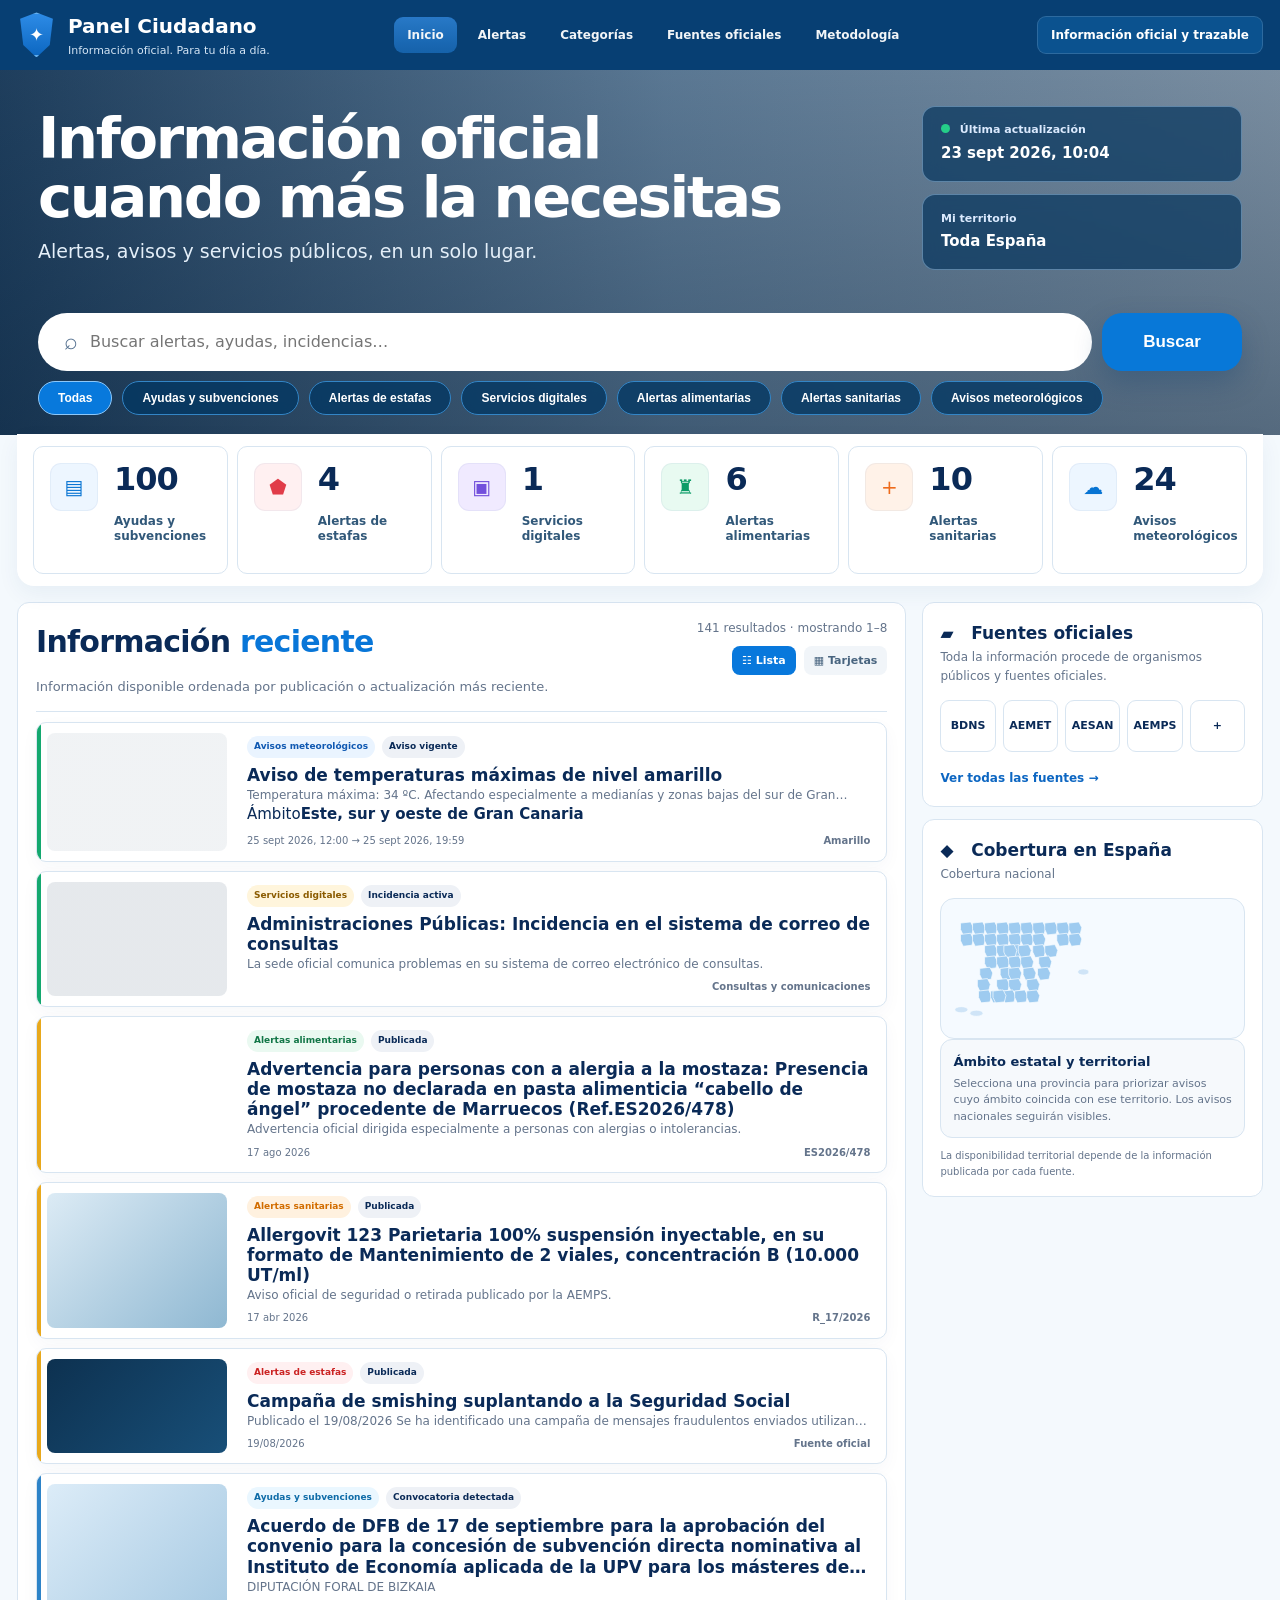
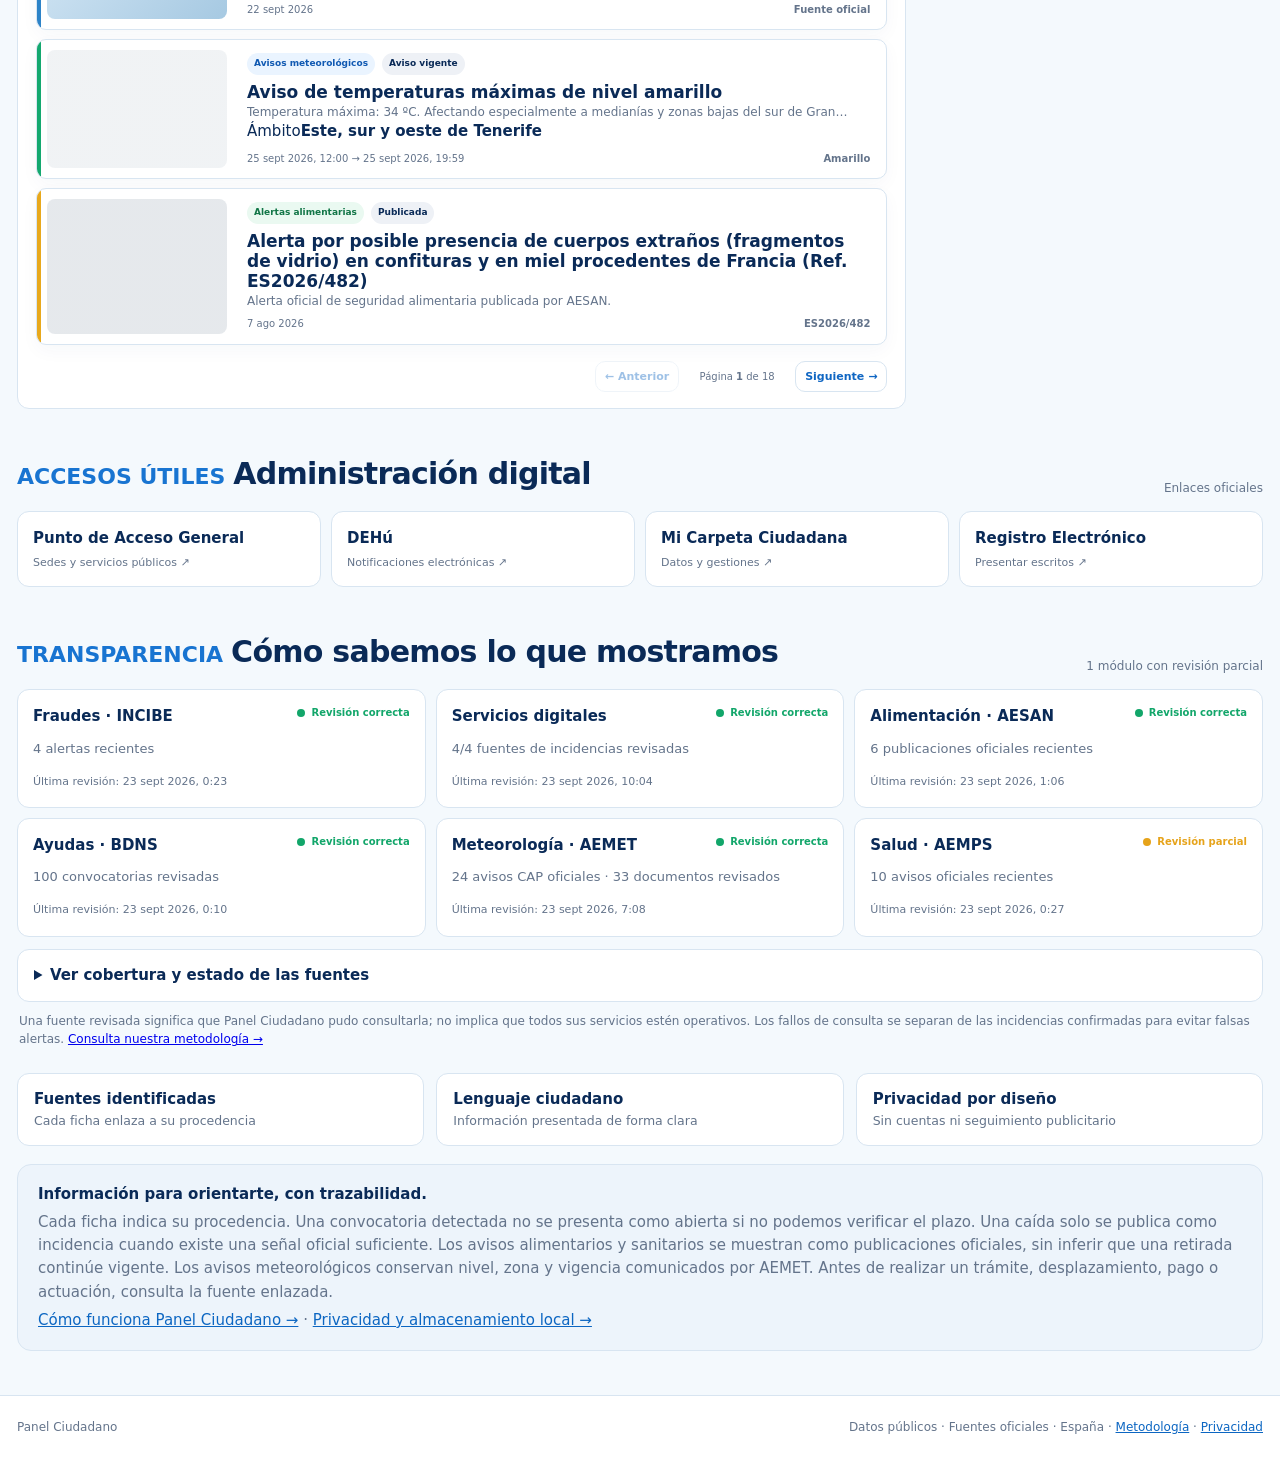
==== commit 660f12c2: "UX: activar nueva vista ciudadana de cobertura de servicios" ====
--- a/index.html
+++ b/index.html
@@ -4,5 +4,5 @@
 <main class="wrap" id="inicio"><section class="hero"><div class="hero-copy"><h1>Información oficial<br>cuando más la necesitas</h1><p>Alertas, avisos y servicios públicos, en un solo lugar.</p></div><div class="hero-side"><div class="updated"><span><i></i> Última actualización</span><strong id="lastUpdate">—</strong></div><button class="territory-card" id="territoryButton" type="button" aria-expanded="false"><span>Mi territorio</span><strong id="territoryLabel">Toda España</strong></button></div><div class="toolbar" id="categorias"><label class="search"><span aria-hidden="true">⌕</span><input id="search" type="search" placeholder="Buscar alertas, ayudas, incidencias…" aria-label="Buscar en Panel Ciudadano"></label><button class="search-btn" type="button" id="searchButton">Buscar</button><div class="filters" id="filters" aria-label="Filtrar por categoría"></div></div></section><section id="citizenPulse" class="citizen-pulse" hidden aria-live="polite"></section><section class="summary summary-top" id="summary" aria-label="Resumen de categorías"></section>
 <section class="dashboard-grid" id="alertas"><div class="dashboard-main"><section class="radar-panel"><div class="section-title"><div><h2>Información <em>reciente</em></h2><p>Información disponible ordenada por publicación o actualización más reciente.</p></div><div class="list-tools"><span id="resultCount"></span><span class="view-chip active">☷ Lista</span><span class="view-chip">▦ Tarjetas</span></div></div><div class="cards" id="cards"></div><div class="empty" id="empty" hidden>No hay resultados para estos filtros.</div><nav class="alerts-pagination" id="alertsPagination" aria-label="Páginas de alertas" hidden></nav></section></div><aside class="dashboard-side"><section class="source-box" id="fuentes"><div class="side-title"><div><h3>▰ &nbsp; Fuentes oficiales</h3><p>Toda la información procede de organismos públicos y fuentes oficiales.</p></div></div><div class="source-badges"><span>BDNS</span><span>AEMET</span><span>AESAN</span><span>AEMPS</span><span>+</span></div><a href="#transparencia">Ver todas las fuentes →</a></section><section class="source-box coverage-box"><div class="side-title"><div><h3>◆ &nbsp; Cobertura en España</h3><p id="territoryActive">Cobertura nacional</p></div></div><div class="spain-filter" id="spainFilter"><div class="map-help">Selecciona una provincia en el mapa</div><svg id="provinceMap" viewBox="0 0 640 470" role="img" aria-label="Mapa de España dividido por provincias"></svg></div><div class="coverage-summary"><strong>Ámbito estatal y territorial</strong><span>Selecciona una provincia para priorizar avisos cuyo ámbito coincida con ese territorio. Los avisos nacionales seguirán visibles.</span></div><button class="clear-territory" id="clearTerritory" type="button" hidden>Quitar filtro territorial</button><p class="coverage-note">La disponibilidad territorial depende de la información publicada por cada fuente.</p></section></aside></section>
 <section class="quick"><div class="section-title"><div><p class="eyebrow">ACCESOS ÚTILES</p><h2>Administración digital</h2></div><span>Enlaces oficiales</span></div><div class="quick-grid"><a href="https://sede.administracion.gob.es/" target="_blank" rel="noopener noreferrer"><strong>Punto de Acceso General</strong><span>Sedes y servicios públicos ↗</span></a><a href="https://dehu.redsara.es/" target="_blank" rel="noopener noreferrer"><strong>DEHú</strong><span>Notificaciones electrónicas ↗</span></a><a href="https://carpetaciudadana.gob.es/" target="_blank" rel="noopener noreferrer"><strong>Mi Carpeta Ciudadana</strong><span>Datos y gestiones ↗</span></a><a href="https://reg.redsara.es/" target="_blank" rel="noopener noreferrer"><strong>Registro Electrónico</strong><span>Presentar escritos ↗</span></a></div></section>
-<section class="source-health" id="transparencia"><div class="section-title"><div><p class="eyebrow">TRANSPARENCIA</p><h2>Cómo sabemos lo que mostramos</h2></div><span id="healthSummary">Comprobando…</span></div><div class="health-grid" id="sourceHealth"></div><details class="source-detail"><summary>Ver cobertura técnica de servicios</summary><div id="serviceSources"></div></details><p class="health-note">Una fuente “consultada” significa que Panel Ciudadano pudo revisarla; no implica que todos sus servicios estén operativos. Los fallos del robot se separan de las incidencias confirmadas para evitar falsas alertas. <a href="metodologia.html">Consulta nuestra metodología →</a></p></section>
-<section class="trust-strip" id="proyecto"><article><div><strong>Fuentes identificadas</strong><small>Cada ficha enlaza a su procedencia</small></div></article><article><div><strong>Lenguaje ciudadano</strong><small>Información presentada de forma clara</small></div></article><article><div><strong>Privacidad por diseño</strong><small>Sin cuentas ni seguimiento publicitario</small></div></article></section><section class="trust"><strong>Información para orientarte, con trazabilidad.</strong><p>Cada ficha indica su procedencia. Una convocatoria detectada no se presenta como abierta si no podemos verificar el plazo. Una caída solo se publica como incidencia cuando existe una señal oficial suficiente. Los avisos alimentarios y sanitarios se muestran como publicaciones oficiales, sin inferir que una retirada continúe vigente. Los avisos meteorológicos conservan nivel, zona y vigencia comunicados por AEMET. Antes de realizar un trámite, desplazamiento, pago o actuación, consulta la fuente enlazada.</p><p><a href="metodologia.html">Cómo funciona Panel Ciudadano →</a> · <a href="privacidad.html">Privacidad y almacenamiento local →</a></p></section></main><footer><div class="wrap"><span>Panel Ciudadano</span><span>Datos públicos · Fuentes oficiales · España · <a href="metodologia.html">Metodología</a> · <a href="privacidad.html">Privacidad</a></span></div></footer><div class="modal" id="modal" hidden><button class="backdrop" data-close aria-label="Cerrar"></button><article class="modal-card"><button class="close" data-close aria-label="Cerrar">×</button><div id="modalContent"></div></article></div><script src="data/data.js"></script><script src="assets/app.js"></script><script src="assets/operational-health.js"></script><script src="assets/readiness.js"></script><script src="assets/all-view.js"></script><script src="assets/salud.js"></script><script src="assets/meteo.js"></script><script src="assets/item-identity.js"></script><script src="assets/global-history.js"></script><script src="assets/traceability.js"></script><script src="assets/permalink.js"></script><script src="assets/preferences.js"></script><script src="assets/situation.js"></script><script src="assets/territory-map.js"></script></body></html>+<section class="source-health" id="transparencia"><div class="section-title"><div><p class="eyebrow">TRANSPARENCIA</p><h2>Cómo sabemos lo que mostramos</h2></div><span id="healthSummary">Comprobando…</span></div><div class="health-grid" id="sourceHealth"></div><details class="source-detail"><summary>Ver cobertura y estado de las fuentes</summary><div id="serviceSources"></div></details><p class="health-note">Una fuente revisada significa que Panel Ciudadano pudo consultarla; no implica que todos sus servicios estén operativos. Los fallos de consulta se separan de las incidencias confirmadas para evitar falsas alertas. <a href="metodologia.html">Consulta nuestra metodología →</a></p></section>
+<section class="trust-strip" id="proyecto"><article><div><strong>Fuentes identificadas</strong><small>Cada ficha enlaza a su procedencia</small></div></article><article><div><strong>Lenguaje ciudadano</strong><small>Información presentada de forma clara</small></div></article><article><div><strong>Privacidad por diseño</strong><small>Sin cuentas ni seguimiento publicitario</small></div></article></section><section class="trust"><strong>Información para orientarte, con trazabilidad.</strong><p>Cada ficha indica su procedencia. Una convocatoria detectada no se presenta como abierta si no podemos verificar el plazo. Una caída solo se publica como incidencia cuando existe una señal oficial suficiente. Los avisos alimentarios y sanitarios se muestran como publicaciones oficiales, sin inferir que una retirada continúe vigente. Los avisos meteorológicos conservan nivel, zona y vigencia comunicados por AEMET. Antes de realizar un trámite, desplazamiento, pago o actuación, consulta la fuente enlazada.</p><p><a href="metodologia.html">Cómo funciona Panel Ciudadano →</a> · <a href="privacidad.html">Privacidad y almacenamiento local →</a></p></section></main><footer><div class="wrap"><span>Panel Ciudadano</span><span>Datos públicos · Fuentes oficiales · España · <a href="metodologia.html">Metodología</a> · <a href="privacidad.html">Privacidad</a></span></div></footer><div class="modal" id="modal" hidden><button class="backdrop" data-close aria-label="Cerrar"></button><article class="modal-card"><button class="close" data-close aria-label="Cerrar">×</button><div id="modalContent"></div></article></div><script src="data/data.js"></script><script src="assets/app.js"></script><script src="assets/service-coverage-ui.js"></script><script src="assets/operational-health.js"></script><script src="assets/readiness.js"></script><script src="assets/all-view.js"></script><script src="assets/salud.js"></script><script src="assets/meteo.js"></script><script src="assets/item-identity.js"></script><script src="assets/global-history.js"></script><script src="assets/traceability.js"></script><script src="assets/permalink.js"></script><script src="assets/preferences.js"></script><script src="assets/situation.js"></script><script src="assets/territory-map.js"></script></body></html>
--- a/assets/reference-home.css
+++ b/assets/reference-home.css
@@ -0,0 +1,109 @@
+/* RC2 — capa visual basada estrictamente en la referencia aprobada */
+:root{--rc-blue:#0876d8;--rc-navy:#073664;--rc-line:#d9e7f3;--rc-bg:#f4f9fd}
+body{background:var(--rc-bg)}
+.wrap{width:min(1500px,calc(100% - 34px))}
+.topbar{background:#073f73;box-shadow:none}.nav-shell{min-height:70px}.brand strong{font-size:20px}.main-nav a{font-size:12px}.protect{background:#0b528f}
+.hero{margin:0 calc(50% - 50vw);width:100vw;min-height:365px;padding:36px max(38px,calc((100vw - 1450px)/2)) 20px;display:grid;grid-template-columns:1fr 320px;grid-template-rows:1fr auto;gap:18px 40px;background:
+linear-gradient(90deg,rgba(3,39,74,.88) 0%,rgba(4,49,91,.60) 53%,rgba(3,39,74,.54) 100%),
+radial-gradient(ellipse at 72% 32%,#9b6d75 0,#345d7c 22%,transparent 48%),
+linear-gradient(180deg,#264f73 0 44%,#0c3154 44% 100%);overflow:hidden}
+.hero:before{background:
+linear-gradient(180deg,transparent 42%,rgba(3,20,38,.25)),
+linear-gradient(90deg,transparent 0 8%,rgba(1,23,43,.28) 8% 9%,transparent 9% 16%,rgba(1,23,43,.22) 16% 18%,transparent 18% 100%);
+clip-path:polygon(0 42%,7% 35%,14% 41%,20% 29%,27% 39%,34% 33%,40% 43%,47% 28%,54% 40%,61% 22%,68% 37%,74% 12%,79% 40%,86% 25%,92% 41%,100% 29%,100% 100%,0 100%)}
+.hero:after{display:none}.hero-copy{padding-top:0}.hero h1{font-size:clamp(45px,4.5vw,62px);line-height:1.02;letter-spacing:-.04em;max-width:760px}.hero p{font-size:19px}.hero-side{width:100%;min-width:0;gap:12px}.updated,.territory-card{min-height:76px;border-radius:13px;padding:14px 18px;background:rgba(9,55,95,.73);border-color:rgba(169,207,239,.45)}.updated strong,.territory-card strong{font-size:15px}
+.hero .toolbar{grid-column:1/-1;margin:0;display:grid;grid-template-columns:minmax(0,1fr) 140px;gap:10px}.hero .search{height:58px;border-radius:999px;padding-left:25px;box-shadow:none}.hero .search-btn{height:58px;border-radius:20px;font-size:17px;background:#0878d8}.hero .filters{gap:10px}.filter{padding:9px 19px;background:rgba(3,56,99,.78);border-color:#3385c6;font-size:12px}.filter.active{background:#0879dc;color:#fff;border-color:#8dc7f8}
+.citizen-pulse{display:none!important}
+.summary{margin:-1px 0 16px;padding:12px 16px;gap:9px;border-radius:0 0 17px 17px;box-shadow:0 8px 22px rgba(24,66,111,.06);background:#fff}.stat{min-height:128px;border-radius:10px;padding:16px;display:grid;grid-template-columns:52px 1fr;grid-template-rows:auto auto;gap:0 12px;background:#fff!important;box-shadow:none}.stat .icon{grid-column:1;grid-row:1/3;width:48px;height:48px;border-radius:11px;background:#edf6ff;color:#0874d3}.stat>div:first-child{display:contents}.stat .num{grid-column:2;font-size:32px}.stat small{grid-column:2;margin-top:5px;font-size:12px;color:#315879}.stat:nth-child(2) .icon{background:#fff0f1;color:#e13c49}.stat:nth-child(3) .icon{background:#f0eaff;color:#7250dc}.stat:nth-child(4) .icon{background:#e8faf1;color:#0b9c67}.stat:nth-child(5) .icon{background:#fff2e8;color:#ee6b1b}
+.dashboard-grid{grid-template-columns:minmax(0,2.35fr) minmax(330px,.9fr);gap:16px}.radar-panel,.source-box{border-radius:12px;box-shadow:none}.radar-panel{padding:16px 18px}.radar-panel .section-title{margin:0 0 10px;padding:0 0 14px}.section-title h2{font-size:30px;letter-spacing:-.025em}.section-title h2 em{font-style:normal;color:#0876d8}.section-title>div>p:not(.eyebrow){padding-left:0;margin-top:3px}.list-tools{display:flex;align-items:center;justify-content:flex-end;gap:7px;flex-wrap:wrap}.list-tools #resultCount{width:100%;text-align:right}.view-chip{padding:6px 10px;border-radius:8px;background:#f1f5f9;font-size:11px!important;font-weight:800;color:#48647f!important}.view-chip.active{background:#0878dc;color:#fff!important}
+.cards{display:grid;grid-template-columns:1fr;gap:9px}.card{min-height:116px;padding:13px 16px 12px 210px;display:block;border-radius:10px;position:relative;overflow:hidden}.card:before{width:4px}.card:after{content:"";position:absolute!important;left:10px;top:10px;width:180px!important;height:calc(100% - 20px)!important;border-radius:8px!important;background:linear-gradient(135deg,#dbeaf7,#9ec3df)!important;opacity:1!important;grid-area:auto!important}
+.card:nth-child(4n+1):after{background:linear-gradient(135deg,#ffd35d,#e98b2c)!important}.card:nth-child(4n+2):after{background:linear-gradient(135deg,#123d69,#56a1d7)!important}.card:nth-child(4n+3):after{background:linear-gradient(135deg,#c9904d,#f1d29c)!important}.card:nth-child(4n):after{background:linear-gradient(135deg,#d9edf7,#8eb2c7)!important}.card .meta{margin:0}.card h3{font-size:17px;margin:7px 0 2px;line-height:1.18}.card p{font-size:12px;line-height:1.35;-webkit-line-clamp:1}.card-bottom{margin-top:7px;padding-top:0;font-size:10px}.pill,.event{font-size:9px;padding:4px 7px}
+.dashboard-side{top:86px;gap:12px}.source-box{padding:17px}.side-title h3{font-size:17px}.source-badges{display:grid;grid-template-columns:repeat(5,1fr);gap:7px}.source-badges span{min-width:0;height:52px;padding:0 4px}.coverage-box .side-title{margin-bottom:10px}.spain-filter{display:grid;grid-template-columns:1.1fr .9fr;gap:10px;align-items:center;padding:9px;background:#f5faff}.map-help{display:none}.spain-filter svg{aspect-ratio:1.25;max-height:190px}.coverage-summary{margin:0;padding:12px;background:#f6f9fc}.coverage-summary strong{font-size:13px}.coverage-summary span{font-size:11px}.coverage-note{font-size:10px}
+.province-region polygon,.province-region ellipse{fill:#9ecbf0;stroke:#f8fcff;stroke-width:3}.province-region:hover polygon,.province-region:hover ellipse{fill:#61a8e2}.province-region.active polygon,.province-region.active ellipse{fill:#0876d8}
+.alerts-pagination{justify-content:flex-end;border:0;padding-top:8px;margin-top:8px}.alerts-pagination button{padding:6px 9px}.alerts-pagination span{font-size:10px}
+.quick,.source-health,.trust-strip,.trust{max-width:1500px}
+@media(max-width:1000px){.hero{grid-template-columns:1fr 260px}.dashboard-grid{grid-template-columns:1fr}.dashboard-side{position:static;grid-template-columns:1fr 1fr}.card{padding-left:175px}.card:after{width:145px!important}}
+@media(max-width:760px){.wrap{width:min(100% - 20px,1500px)}.hero{grid-template-columns:1fr;padding:24px 14px 18px;min-height:0}.hero h1{font-size:38px}.hero-side{grid-template-columns:1fr 1fr}.hero .toolbar{display:flex}.hero .filters{overflow:auto}.summary{grid-template-columns:repeat(2,1fr);border-radius:12px;margin-top:10px;padding:8px}.stat{grid-template-columns:42px 1fr;min-height:100px;padding:11px}.stat .icon{width:38px;height:38px}.stat .num{font-size:27px}.dashboard-side{grid-template-columns:1fr}.card{padding:12px 12px 12px 122px;min-height:112px}.card:after{left:8px;top:8px;width:102px!important;height:calc(100% - 16px)!important}.section-title h2{font-size:25px}.list-tools .view-chip{display:none}.spain-filter{grid-template-columns:1fr}}
+@media(max-width:460px){.hero-side{grid-template-columns:1fr}.card{padding-left:12px;padding-top:104px}.card:after{width:calc(100% - 16px)!important;height:88px!important}.summary{grid-template-columns:1fr 1fr}}
+
+/* RC2.1 — corrección móvil + recursos visuales reales */
+.hero{
+ background-image:
+ linear-gradient(90deg,rgba(3,39,74,.88) 0%,rgba(4,49,91,.62) 52%,rgba(3,39,74,.48) 100%),
+ url("images/hero-madrid.jpg");
+ background-size:cover;background-position:center 47%;background-repeat:no-repeat
+}
+.hero:before{background:linear-gradient(180deg,rgba(1,25,49,.06),rgba(1,24,47,.34))!important;clip-path:none!important}
+.territory-box{display:none!important}
+.card:after{background-size:cover!important;background-position:center!important;background-repeat:no-repeat!important}
+.card:nth-child(6n+1):after{background-image:linear-gradient(rgba(7,47,81,.06),rgba(7,47,81,.06)),url("images/alert-heat.jpg")!important}
+.card:nth-child(6n+2):after{background-image:linear-gradient(rgba(5,37,70,.10),rgba(5,37,70,.10)),url("images/alert-cloud.jpg")!important}
+.card:nth-child(6n+3):after{background-image:url("images/alert-mustard.jpg")!important}
+.card:nth-child(6n+4):after{background-image:linear-gradient(135deg,#dcebf5,#8fb8d2)!important}
+.card:nth-child(6n+5):after{background-image:linear-gradient(135deg,#0d3150,#184f78)!important}
+.card:nth-child(6n+6):after{background-image:linear-gradient(135deg,#dcecf8,#a6c9e2)!important}
+@media(max-width:760px){
+ body{overflow-x:hidden}
+ .topbar{position:relative!important}
+ .nav-shell{min-height:72px!important;padding:0 4px}
+ .brand{gap:9px}.brand strong{font-size:18px!important}.brand span{display:none!important}
+ main#inicio{padding-top:0!important}
+ .hero{padding:24px 16px 18px!important;display:block!important;background-position:57% center;min-height:auto!important}
+ .hero-copy{max-width:100%;overflow:hidden}
+ .hero h1{font-size:clamp(29px,8.1vw,34px)!important;line-height:1.04!important;letter-spacing:-.035em!important;max-width:100%!important;margin:0 0 10px!important}
+ .hero h1 br{display:none}
+ .hero p{font-size:15px!important;line-height:1.35!important;max-width:92%;white-space:normal;overflow:visible}
+ .hero-side{display:grid!important;grid-template-columns:1fr 1fr!important;gap:8px!important;margin-top:20px}
+ .updated,.territory-card{min-height:78px!important;padding:11px 13px!important;border-radius:11px!important}
+ .updated span,.territory-card span{font-size:11px!important}.updated strong,.territory-card strong{font-size:14px!important}
+ .hero .toolbar{display:grid!important;grid-template-columns:1fr 96px!important;gap:8px!important;margin-top:14px!important}
+ .hero .search{grid-column:1;height:50px!important;min-width:0}
+ .hero .search input{font-size:14px!important;min-width:0}
+ .hero .search-btn{grid-column:2;height:50px!important;min-width:0!important;padding:0 10px!important;border-radius:14px!important;font-size:14px!important;color:#fff!important}
+ .hero .filters{grid-column:1/-1!important;display:flex!important;overflow-x:auto!important;flex-wrap:nowrap!important;padding:2px 0 5px!important;scrollbar-width:none}
+ .hero .filters::-webkit-scrollbar{display:none}.filter{flex:0 0 auto!important;padding:8px 13px!important;font-size:11px!important}
+ .summary{margin:10px 0 12px!important;display:flex!important;overflow-x:auto!important;gap:8px!important;padding:8px!important;border-radius:12px!important;scroll-snap-type:x proximity}
+ .stat{flex:0 0 155px!important;min-height:92px!important;display:grid!important;grid-template-columns:38px 1fr!important;padding:10px!important;scroll-snap-align:start}
+ .stat .num{font-size:25px!important}.stat small{font-size:10px!important}
+ .dashboard-grid{display:block!important}.radar-panel{padding:13px 10px!important}.dashboard-side{display:grid!important;margin-top:12px}
+ .section-title{align-items:flex-start!important}.section-title h2{font-size:24px!important}.list-tools{max-width:115px}
+ .card{padding:10px 10px 10px 116px!important;min-height:105px!important}
+ .card:after{left:7px!important;top:7px!important;width:98px!important;height:calc(100% - 14px)!important}
+ .card h3{font-size:14px!important}.card p{font-size:10px!important}.card-bottom{font-size:9px!important}
+}
+@media(max-width:390px){
+ .hero h1{font-size:28px!important}.hero-side{grid-template-columns:1fr!important}
+ .hero .toolbar{grid-template-columns:1fr 86px!important}.hero .search-btn{font-size:13px!important}
+ .card{padding-left:105px!important}.card:after{width:88px!important}
+}
+
+/* RC2.2 — móvil sin controles cortados ni scroll horizontal */
+@media(max-width:760px){
+ html,body{max-width:100%;overflow-x:hidden!important}
+ .hero{overflow:hidden!important}
+ .hero-copy,.hero-side,.hero .toolbar,.hero .filters{min-width:0!important;max-width:100%!important}
+ .hero .filters{display:grid!important;grid-template-columns:repeat(2,minmax(0,1fr))!important;gap:7px!important;overflow:visible!important}
+ .filter{width:100%!important;min-width:0!important;padding:8px 7px!important;white-space:normal!important;text-align:center!important;line-height:1.15!important}
+ .filter.active{grid-column:auto!important}
+ .summary{display:grid!important;grid-template-columns:repeat(3,minmax(0,1fr))!important;overflow:visible!important;scroll-snap-type:none!important}
+ .stat{min-width:0!important;width:auto!important;min-height:94px!important;display:block!important;padding:10px!important;text-align:center}
+ .stat .icon{width:34px!important;height:34px!important;margin:0 auto 4px!important}.stat .num{font-size:24px!important}.stat small{font-size:9px!important;line-height:1.15!important}
+ .radar-panel .section-title{display:block!important;overflow:visible!important}
+ .radar-panel .section-title>div:first-child{min-width:0!important}
+ .section-title h2{font-size:23px!important;line-height:1.05!important}
+ .section-title>div>p:not(.eyebrow){font-size:11px!important;line-height:1.35!important;max-width:100%!important}
+ .list-tools{display:flex!important;max-width:none!important;width:100%!important;margin-top:8px!important;justify-content:space-between!important;align-items:center!important}
+ .list-tools #resultCount{width:auto!important;text-align:left!important;font-size:10px!important}
+ .alerts-pagination{display:grid!important;grid-template-columns:1fr auto 1fr!important;gap:6px!important;align-items:center!important;justify-content:stretch!important}
+ .alerts-pagination button{min-width:0!important;width:100%!important;padding:8px 5px!important;font-size:11px!important}
+ .alerts-pagination span{white-space:nowrap!important;text-align:center!important}
+ .dashboard-main,.radar-panel,.cards,.card{min-width:0!important;max-width:100%!important}
+ .card{overflow:hidden!important}
+}
+@media(max-width:420px){
+ .hero .filters{grid-template-columns:repeat(2,minmax(0,1fr))!important}
+ .summary{grid-template-columns:repeat(2,minmax(0,1fr))!important}
+ .stat{min-height:88px!important}
+ .hero .toolbar{grid-template-columns:minmax(0,1fr) 88px!important}
+ .hero .search input{font-size:12px!important}
+}
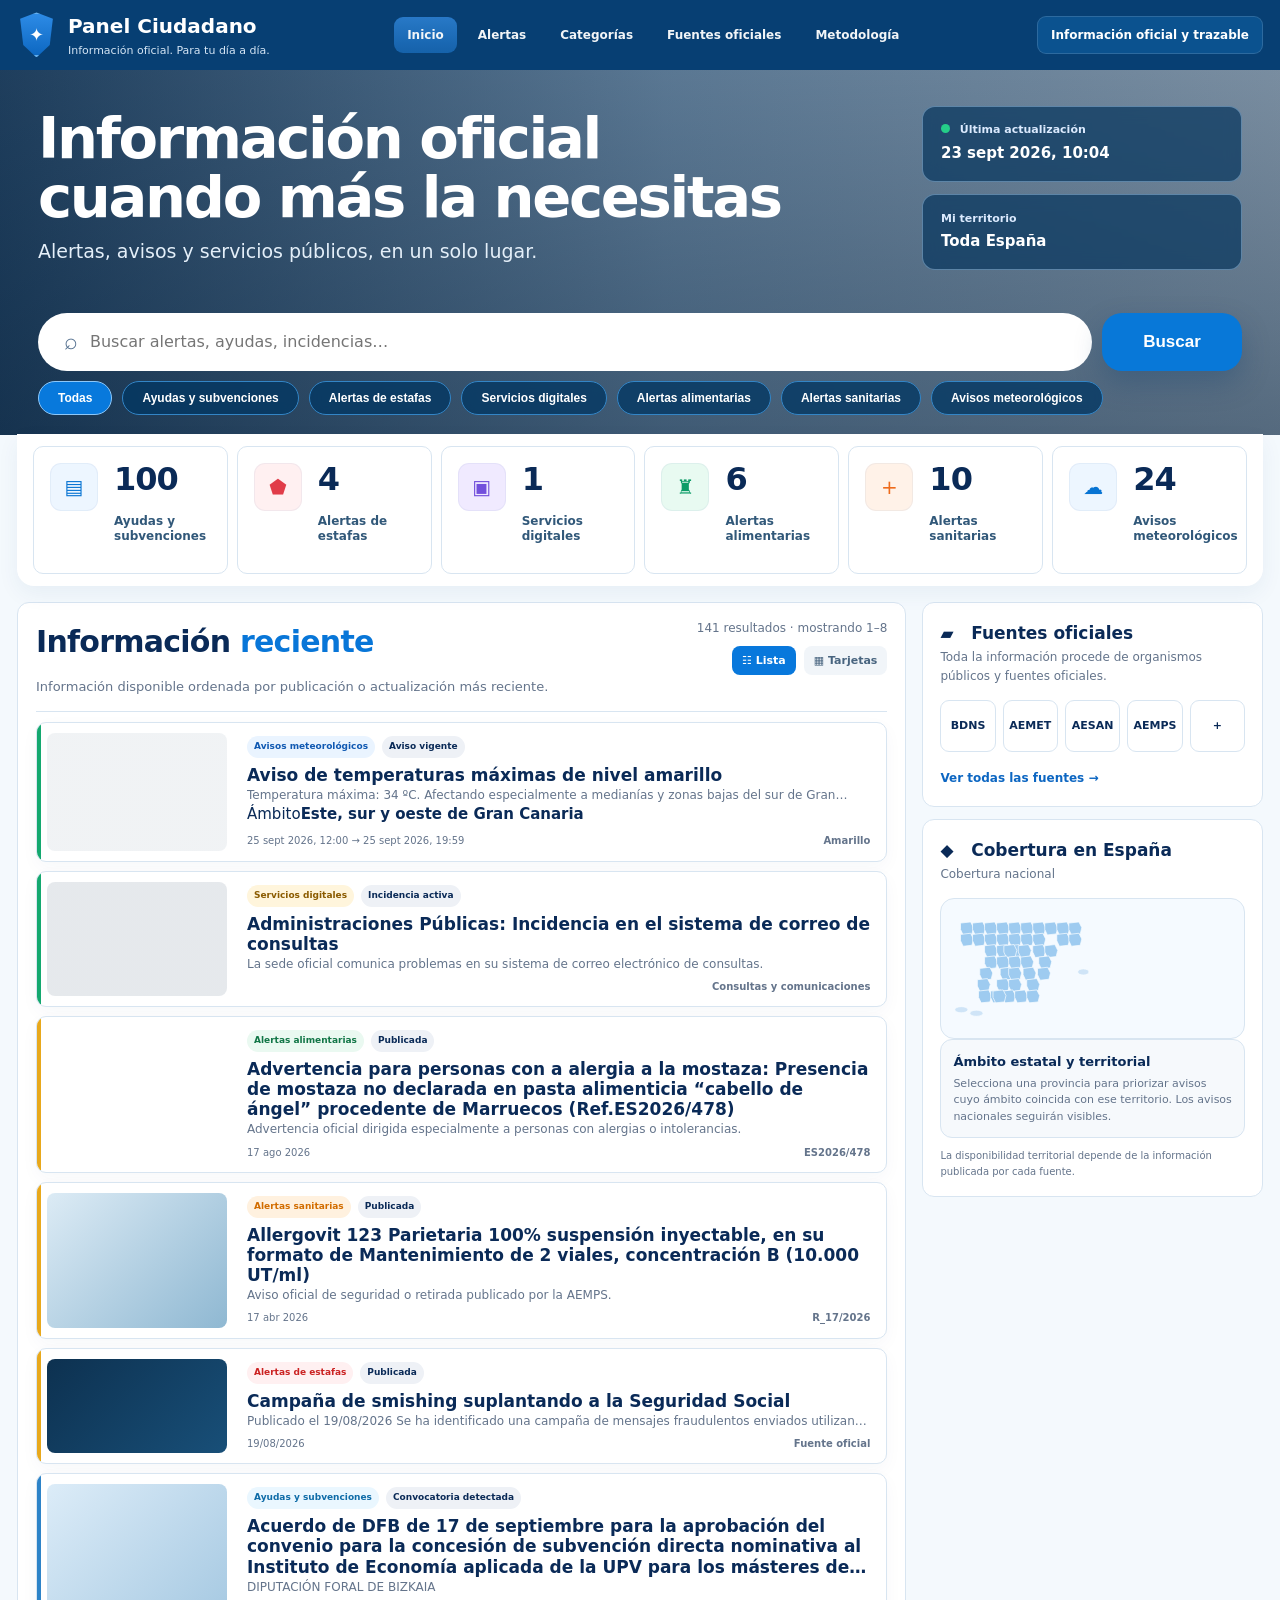
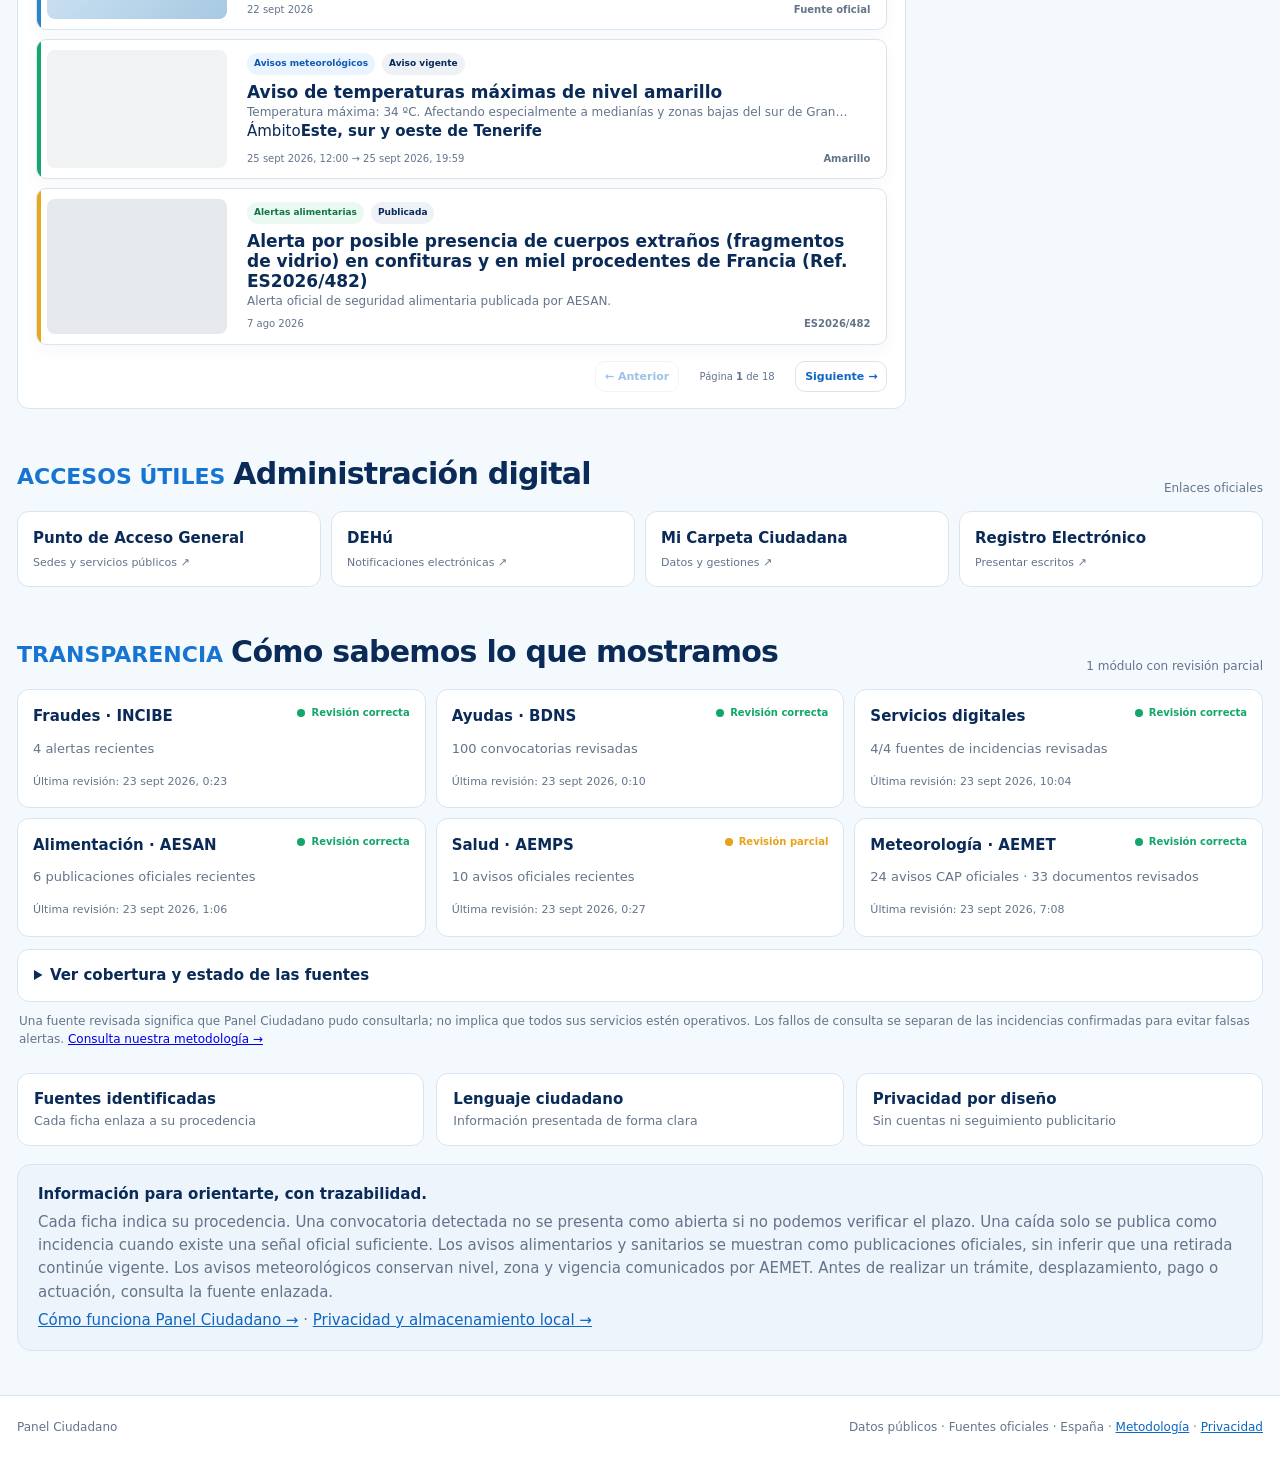
==== commit 42e3447d: "UI: cargar estilos de cobertura ciudadana" ====
--- a/index.html
+++ b/index.html
@@ -1,5 +1,5 @@
 <!doctype html>
-<html lang="es"><head><meta charset="utf-8"><meta name="viewport" content="width=device-width,initial-scale=1"><meta name="description" content="Panel Ciudadano: centro de información con ayudas, estafas, servicios, alimentación, salud y avisos meteorológicos de fuentes oficiales."><title>Panel Ciudadano · Información oficial para tu día a día</title><link rel="stylesheet" href="assets/style.css"><link rel="stylesheet" href="assets/expansion.css"><link rel="stylesheet" href="assets/polish.css"><link rel="stylesheet" href="assets/reference-home.css"></head><body>
+<html lang="es"><head><meta charset="utf-8"><meta name="viewport" content="width=device-width,initial-scale=1"><meta name="description" content="Panel Ciudadano: centro de información con ayudas, estafas, servicios, alimentación, salud y avisos meteorológicos de fuentes oficiales."><title>Panel Ciudadano · Información oficial para tu día a día</title><link rel="stylesheet" href="assets/style.css"><link rel="stylesheet" href="assets/expansion.css"><link rel="stylesheet" href="assets/polish.css"><link rel="stylesheet" href="assets/reference-home.css"><link rel="stylesheet" href="assets/service-coverage-ui.css"></head><body>
 <a class="skip-link" href="#alertas">Saltar al contenido</a><header class="topbar"><div class="wrap nav-shell"><a class="brand" href="#inicio" aria-label="Panel Ciudadano, inicio"><div class="mark" aria-hidden="true">✦</div><div><strong>Panel Ciudadano</strong><span>Información oficial. Para tu día a día.</span></div></a><nav class="main-nav" aria-label="Navegación principal"><a class="active" href="#inicio">Inicio</a><a href="#alertas">Alertas</a><a href="#categorias">Categorías</a><a href="#fuentes">Fuentes oficiales</a><a href="metodologia.html">Metodología</a></nav><span class="protect">Información oficial y trazable</span></div></header>
 <main class="wrap" id="inicio"><section class="hero"><div class="hero-copy"><h1>Información oficial<br>cuando más la necesitas</h1><p>Alertas, avisos y servicios públicos, en un solo lugar.</p></div><div class="hero-side"><div class="updated"><span><i></i> Última actualización</span><strong id="lastUpdate">—</strong></div><button class="territory-card" id="territoryButton" type="button" aria-expanded="false"><span>Mi territorio</span><strong id="territoryLabel">Toda España</strong></button></div><div class="toolbar" id="categorias"><label class="search"><span aria-hidden="true">⌕</span><input id="search" type="search" placeholder="Buscar alertas, ayudas, incidencias…" aria-label="Buscar en Panel Ciudadano"></label><button class="search-btn" type="button" id="searchButton">Buscar</button><div class="filters" id="filters" aria-label="Filtrar por categoría"></div></div></section><section id="citizenPulse" class="citizen-pulse" hidden aria-live="polite"></section><section class="summary summary-top" id="summary" aria-label="Resumen de categorías"></section>
 <section class="dashboard-grid" id="alertas"><div class="dashboard-main"><section class="radar-panel"><div class="section-title"><div><h2>Información <em>reciente</em></h2><p>Información disponible ordenada por publicación o actualización más reciente.</p></div><div class="list-tools"><span id="resultCount"></span><span class="view-chip active">☷ Lista</span><span class="view-chip">▦ Tarjetas</span></div></div><div class="cards" id="cards"></div><div class="empty" id="empty" hidden>No hay resultados para estos filtros.</div><nav class="alerts-pagination" id="alertsPagination" aria-label="Páginas de alertas" hidden></nav></section></div><aside class="dashboard-side"><section class="source-box" id="fuentes"><div class="side-title"><div><h3>▰ &nbsp; Fuentes oficiales</h3><p>Toda la información procede de organismos públicos y fuentes oficiales.</p></div></div><div class="source-badges"><span>BDNS</span><span>AEMET</span><span>AESAN</span><span>AEMPS</span><span>+</span></div><a href="#transparencia">Ver todas las fuentes →</a></section><section class="source-box coverage-box"><div class="side-title"><div><h3>◆ &nbsp; Cobertura en España</h3><p id="territoryActive">Cobertura nacional</p></div></div><div class="spain-filter" id="spainFilter"><div class="map-help">Selecciona una provincia en el mapa</div><svg id="provinceMap" viewBox="0 0 640 470" role="img" aria-label="Mapa de España dividido por provincias"></svg></div><div class="coverage-summary"><strong>Ámbito estatal y territorial</strong><span>Selecciona una provincia para priorizar avisos cuyo ámbito coincida con ese territorio. Los avisos nacionales seguirán visibles.</span></div><button class="clear-territory" id="clearTerritory" type="button" hidden>Quitar filtro territorial</button><p class="coverage-note">La disponibilidad territorial depende de la información publicada por cada fuente.</p></section></aside></section>
--- a/assets/service-coverage-ui.css
+++ b/assets/service-coverage-ui.css
@@ -0,0 +1 @@
+.coverage-public{padding:14px}.coverage-kpis{display:grid;grid-template-columns:repeat(3,minmax(0,1fr));gap:10px;margin-bottom:12px}.coverage-kpis article{padding:14px;border:1px solid #d8e5f1;border-radius:12px;background:#f7fafd}.coverage-kpis strong,.coverage-kpis span{display:block}.coverage-kpis strong{font-size:25px;line-height:1;color:#0a2a57}.coverage-kpis span{margin-top:7px;color:#64748b;font-size:11px;line-height:1.3}.coverage-explain{padding:13px 14px;border-radius:11px;background:#eef6ff}.coverage-explain strong{font-size:13px}.coverage-explain p{margin:4px 0 0;color:#526b84;font-size:12px}.coverage-unavailable,.coverage-audit{margin-top:10px;border:1px solid #d8e5f1;border-radius:11px;background:#fff;overflow:hidden}.coverage-unavailable summary,.coverage-audit summary{padding:11px 13px;cursor:pointer;font-weight:800;font-size:12px}.coverage-unavailable>div{display:grid;grid-template-columns:repeat(2,minmax(0,1fr));gap:1px;background:#e6edf4;border-top:1px solid #e6edf4}.coverage-unavailable>div>span{padding:10px 12px;background:#fff}.coverage-unavailable strong,.coverage-unavailable small{display:block}.coverage-unavailable strong{font-size:12px}.coverage-unavailable small{font-size:10px;color:#64748b;margin-top:2px}.coverage-all-ok{padding:11px 13px;background:#effaf5;border-radius:10px;font-size:12px}.coverage-audit .source-table{border:0;border-radius:0;margin:0}.source-detail>summary{font-weight:800}.source-kind{font-size:10px;color:#64748b}.coverage-public .health-state.partial{color:#8a6411;background:#fff7df}@media(max-width:700px){.coverage-public{padding:10px}.coverage-kpis{grid-template-columns:1fr}.coverage-kpis article{display:grid;grid-template-columns:58px 1fr;align-items:center;padding:11px 12px}.coverage-kpis strong{font-size:22px}.coverage-kpis span{margin:0}.coverage-unavailable>div{grid-template-columns:1fr}.coverage-audit .source-table>div{grid-template-columns:1fr auto}.coverage-audit .source-kind{display:none}}
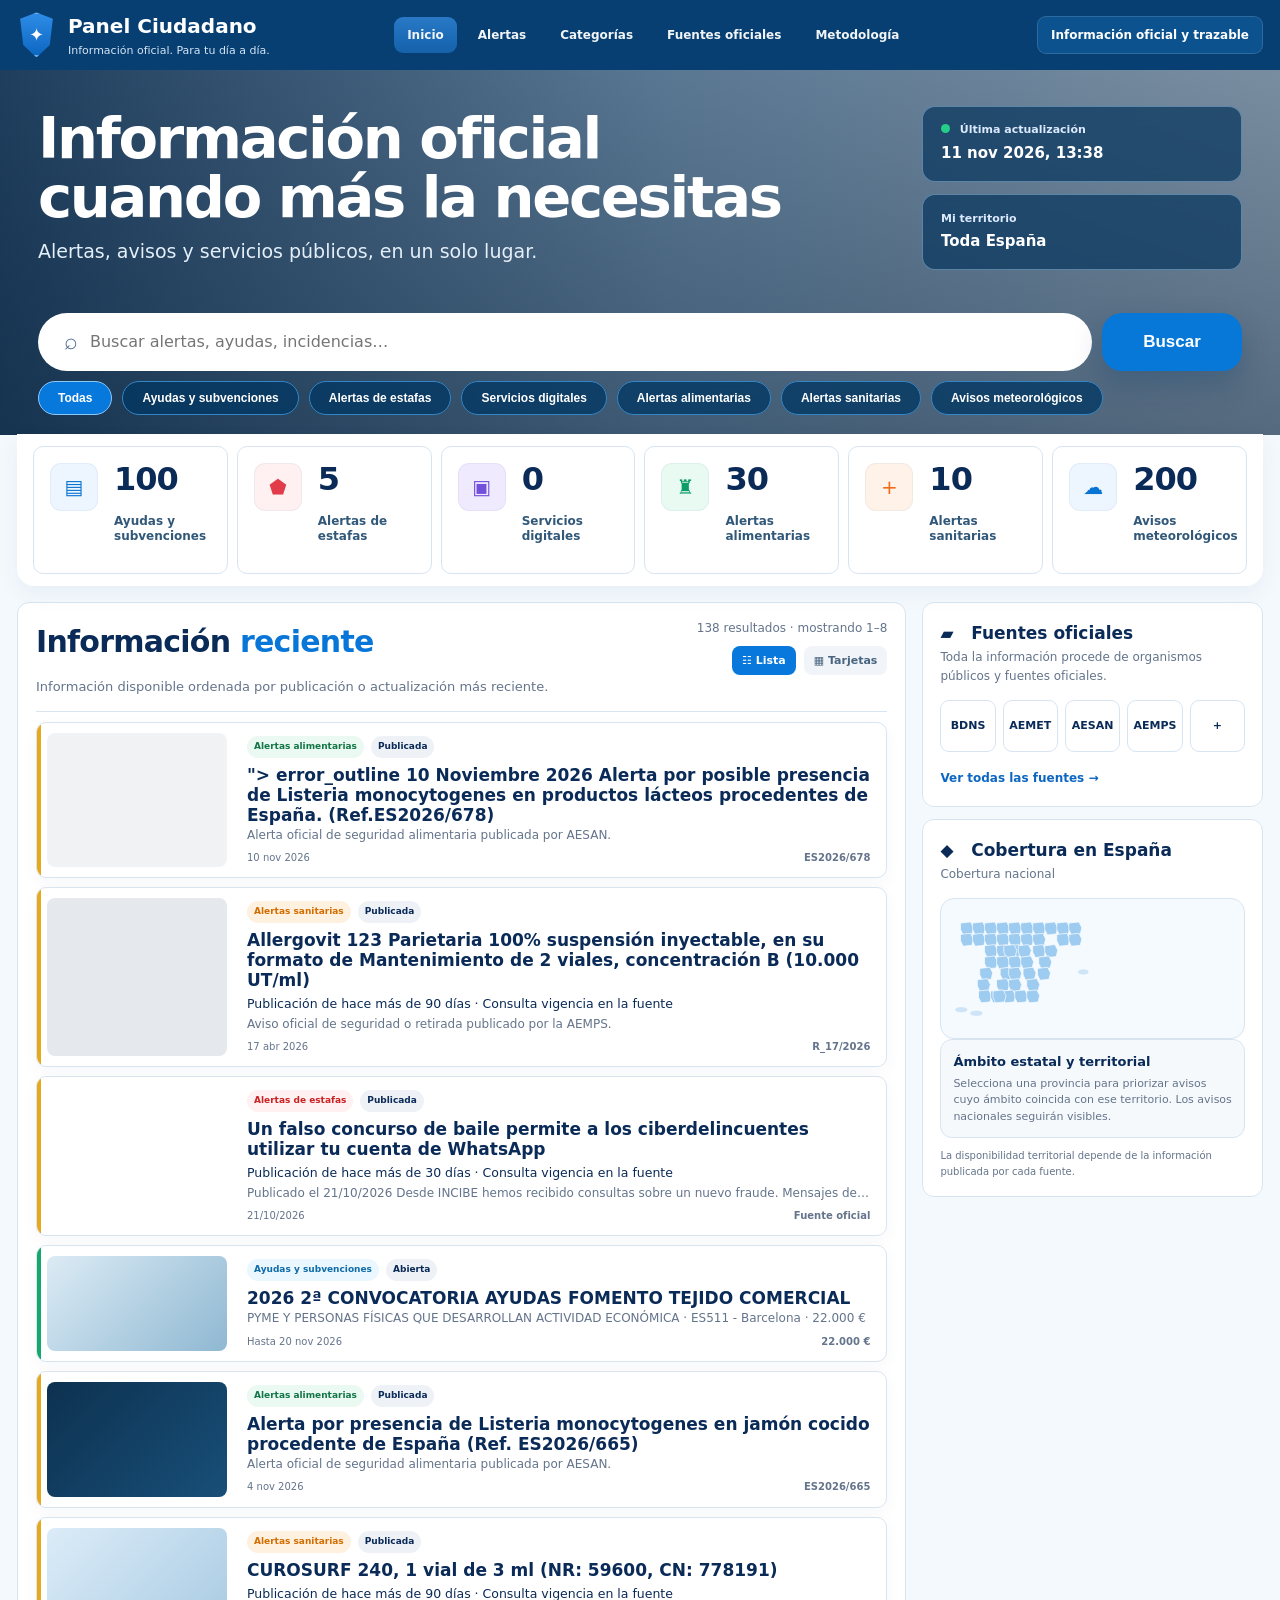
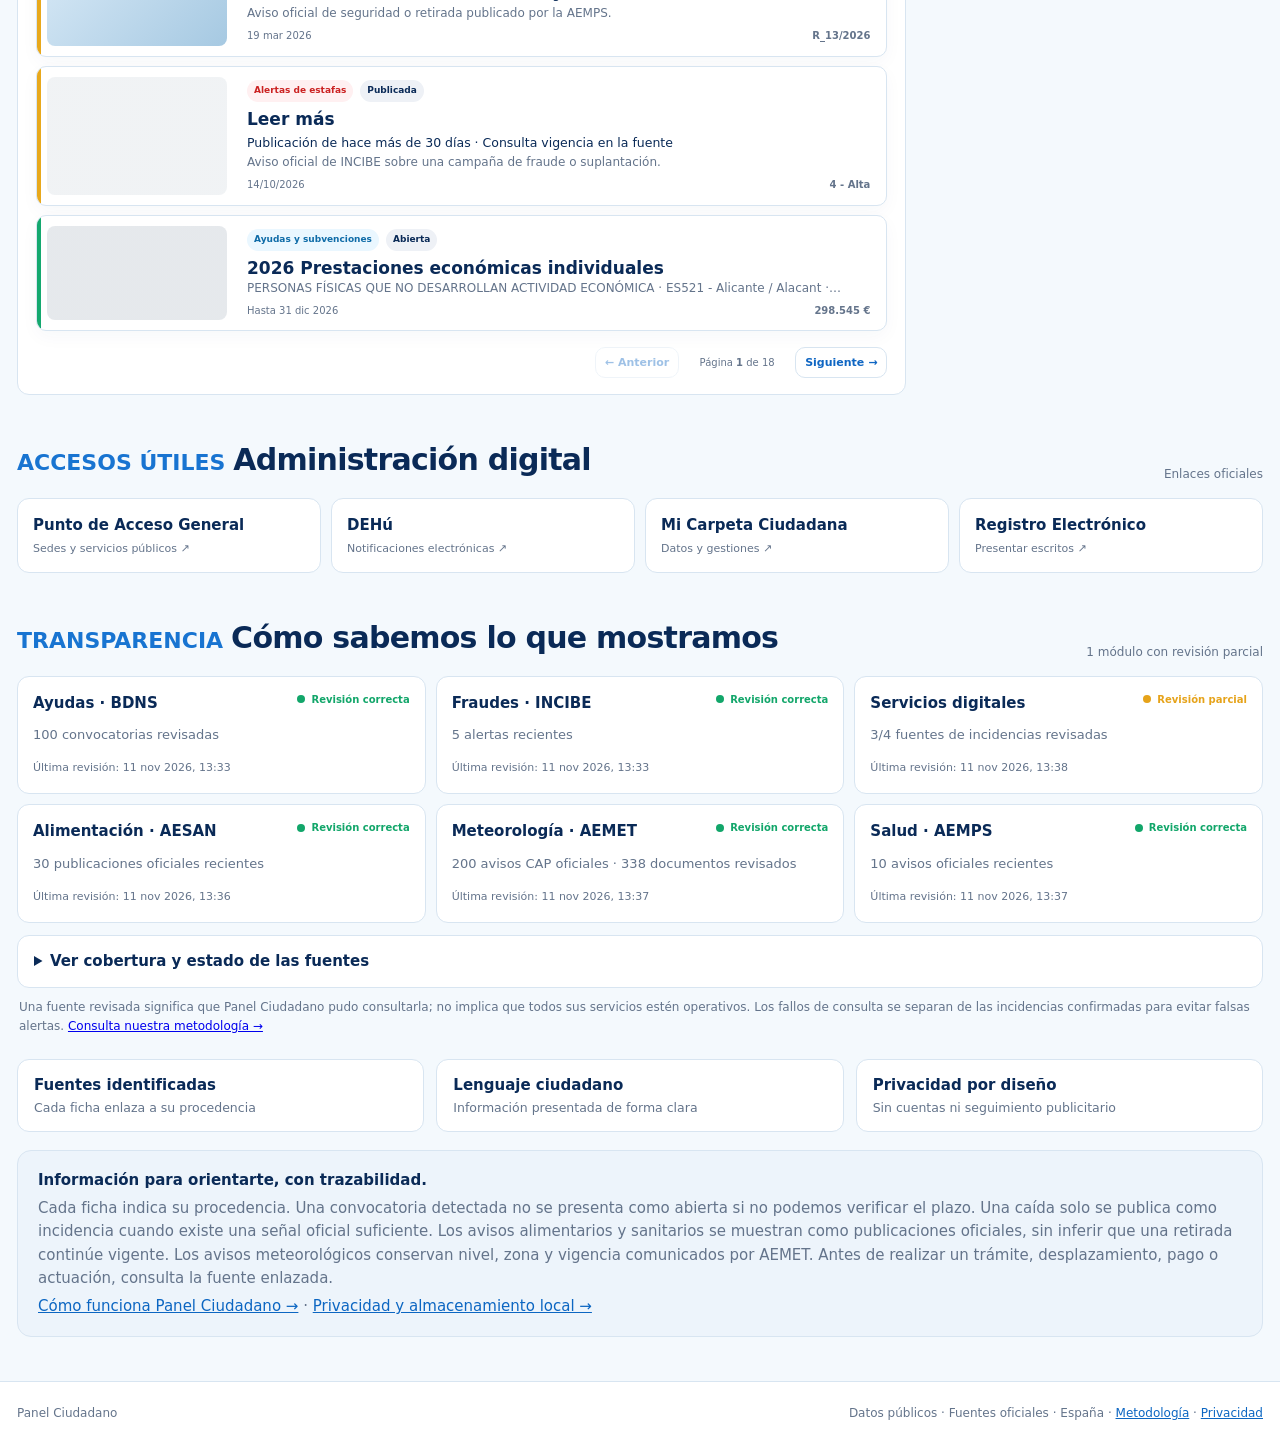
==== commit f397b08f: "Separar estado técnico y resumen ciudadano en la portada" ====
--- a/index.html
+++ b/index.html
@@ -1,7 +1,7 @@
 <!doctype html>
 <html lang="es"><head><meta charset="utf-8"><meta name="viewport" content="width=device-width,initial-scale=1"><meta name="description" content="Panel Ciudadano: centro de información con ayudas, estafas, servicios, alimentación, salud y avisos meteorológicos de fuentes oficiales."><title>Panel Ciudadano · Información oficial para tu día a día</title><link rel="stylesheet" href="assets/style.css"><link rel="stylesheet" href="assets/expansion.css"><link rel="stylesheet" href="assets/polish.css"><link rel="stylesheet" href="assets/reference-home.css"><link rel="stylesheet" href="assets/service-coverage-ui.css"></head><body>
 <a class="skip-link" href="#alertas">Saltar al contenido</a><header class="topbar"><div class="wrap nav-shell"><a class="brand" href="#inicio" aria-label="Panel Ciudadano, inicio"><div class="mark" aria-hidden="true">✦</div><div><strong>Panel Ciudadano</strong><span>Información oficial. Para tu día a día.</span></div></a><nav class="main-nav" aria-label="Navegación principal"><a class="active" href="#inicio">Inicio</a><a href="#alertas">Alertas</a><a href="#categorias">Categorías</a><a href="#fuentes">Fuentes oficiales</a><a href="metodologia.html">Metodología</a></nav><span class="protect">Información oficial y trazable</span></div></header>
-<main class="wrap" id="inicio"><section class="hero"><div class="hero-copy"><h1>Información oficial<br>cuando más la necesitas</h1><p>Alertas, avisos y servicios públicos, en un solo lugar.</p></div><div class="hero-side"><div class="updated"><span><i></i> Última actualización</span><strong id="lastUpdate">—</strong></div><button class="territory-card" id="territoryButton" type="button" aria-expanded="false"><span>Mi territorio</span><strong id="territoryLabel">Toda España</strong></button></div><div class="toolbar" id="categorias"><label class="search"><span aria-hidden="true">⌕</span><input id="search" type="search" placeholder="Buscar alertas, ayudas, incidencias…" aria-label="Buscar en Panel Ciudadano"></label><button class="search-btn" type="button" id="searchButton">Buscar</button><div class="filters" id="filters" aria-label="Filtrar por categoría"></div></div></section><section id="citizenPulse" class="citizen-pulse" hidden aria-live="polite"></section><section class="summary summary-top" id="summary" aria-label="Resumen de categorías"></section>
+<main class="wrap" id="inicio"><section class="hero"><div class="hero-copy"><h1>Información oficial<br>cuando más la necesitas</h1><p>Alertas, avisos y servicios públicos, en un solo lugar.</p></div><div class="hero-side"><div class="updated"><span><i></i> Última actualización</span><strong id="lastUpdate">—</strong></div><button class="territory-card" id="territoryButton" type="button" aria-expanded="false"><span>Mi territorio</span><strong id="territoryLabel">Toda España</strong></button></div><div class="toolbar" id="categorias"><label class="search"><span aria-hidden="true">⌕</span><input id="search" type="search" placeholder="Buscar alertas, ayudas, incidencias…" aria-label="Buscar en Panel Ciudadano"></label><button class="search-btn" type="button" id="searchButton">Buscar</button><div class="filters" id="filters" aria-label="Filtrar por categoría"></div></div></section><section id="citizenPulse" class="citizen-pulse" hidden aria-live="polite"></section><section id="situationSummary" class="citizen-pulse" hidden aria-live="polite"></section><section class="summary summary-top" id="summary" aria-label="Resumen de categorías"></section>
 <section class="dashboard-grid" id="alertas"><div class="dashboard-main"><section class="radar-panel"><div class="section-title"><div><h2>Información <em>reciente</em></h2><p>Información disponible ordenada por publicación o actualización más reciente.</p></div><div class="list-tools"><span id="resultCount"></span><span class="view-chip active">☷ Lista</span><span class="view-chip">▦ Tarjetas</span></div></div><div class="cards" id="cards"></div><div class="empty" id="empty" hidden>No hay resultados para estos filtros.</div><nav class="alerts-pagination" id="alertsPagination" aria-label="Páginas de alertas" hidden></nav></section></div><aside class="dashboard-side"><section class="source-box" id="fuentes"><div class="side-title"><div><h3>▰ &nbsp; Fuentes oficiales</h3><p>Toda la información procede de organismos públicos y fuentes oficiales.</p></div></div><div class="source-badges"><span>BDNS</span><span>AEMET</span><span>AESAN</span><span>AEMPS</span><span>+</span></div><a href="#transparencia">Ver todas las fuentes →</a></section><section class="source-box coverage-box"><div class="side-title"><div><h3>◆ &nbsp; Cobertura en España</h3><p id="territoryActive">Cobertura nacional</p></div></div><div class="spain-filter" id="spainFilter"><div class="map-help">Selecciona una provincia en el mapa</div><svg id="provinceMap" viewBox="0 0 640 470" role="img" aria-label="Mapa de España dividido por provincias"></svg></div><div class="coverage-summary"><strong>Ámbito estatal y territorial</strong><span>Selecciona una provincia para priorizar avisos cuyo ámbito coincida con ese territorio. Los avisos nacionales seguirán visibles.</span></div><button class="clear-territory" id="clearTerritory" type="button" hidden>Quitar filtro territorial</button><p class="coverage-note">La disponibilidad territorial depende de la información publicada por cada fuente.</p></section></aside></section>
 <section class="quick"><div class="section-title"><div><p class="eyebrow">ACCESOS ÚTILES</p><h2>Administración digital</h2></div><span>Enlaces oficiales</span></div><div class="quick-grid"><a href="https://sede.administracion.gob.es/" target="_blank" rel="noopener noreferrer"><strong>Punto de Acceso General</strong><span>Sedes y servicios públicos ↗</span></a><a href="https://dehu.redsara.es/" target="_blank" rel="noopener noreferrer"><strong>DEHú</strong><span>Notificaciones electrónicas ↗</span></a><a href="https://carpetaciudadana.gob.es/" target="_blank" rel="noopener noreferrer"><strong>Mi Carpeta Ciudadana</strong><span>Datos y gestiones ↗</span></a><a href="https://reg.redsara.es/" target="_blank" rel="noopener noreferrer"><strong>Registro Electrónico</strong><span>Presentar escritos ↗</span></a></div></section>
 <section class="source-health" id="transparencia"><div class="section-title"><div><p class="eyebrow">TRANSPARENCIA</p><h2>Cómo sabemos lo que mostramos</h2></div><span id="healthSummary">Comprobando…</span></div><div class="health-grid" id="sourceHealth"></div><details class="source-detail"><summary>Ver cobertura y estado de las fuentes</summary><div id="serviceSources"></div></details><p class="health-note">Una fuente revisada significa que Panel Ciudadano pudo consultarla; no implica que todos sus servicios estén operativos. Los fallos de consulta se separan de las incidencias confirmadas para evitar falsas alertas. <a href="metodologia.html">Consulta nuestra metodología →</a></p></section>
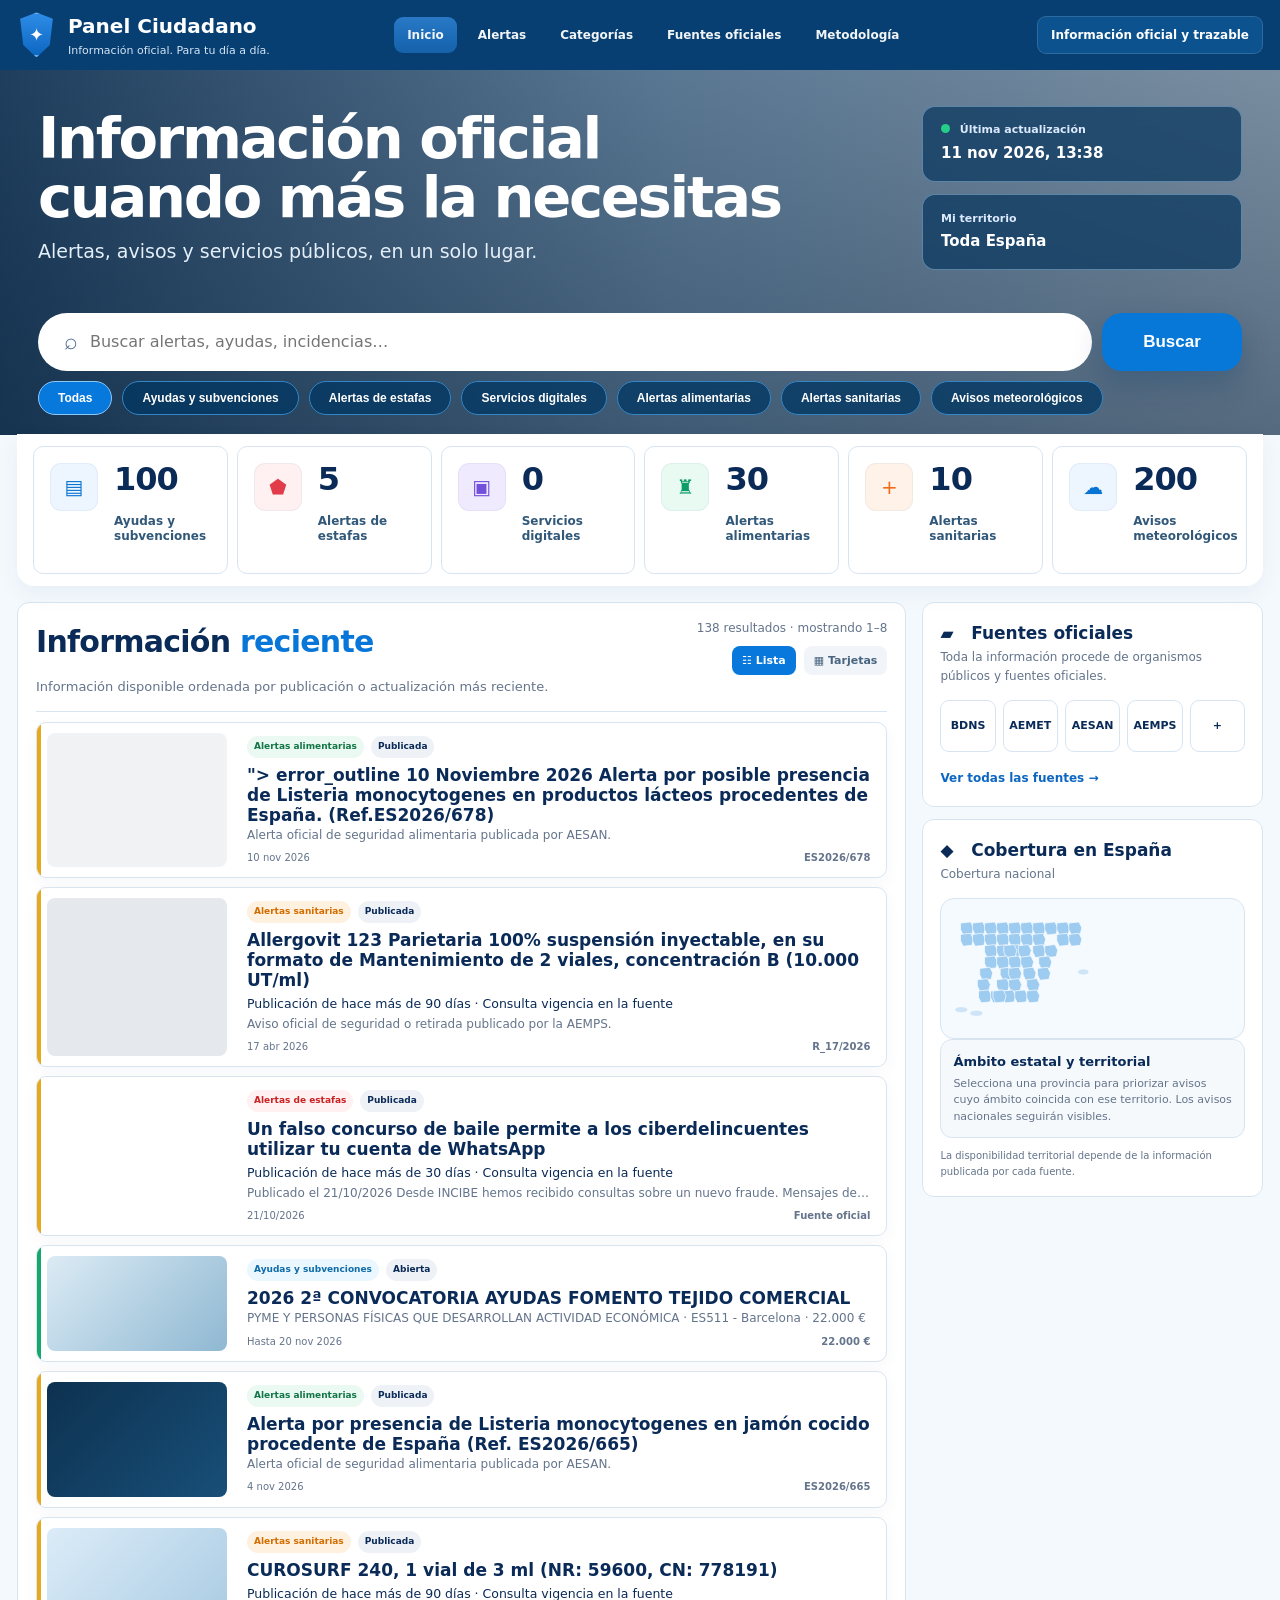
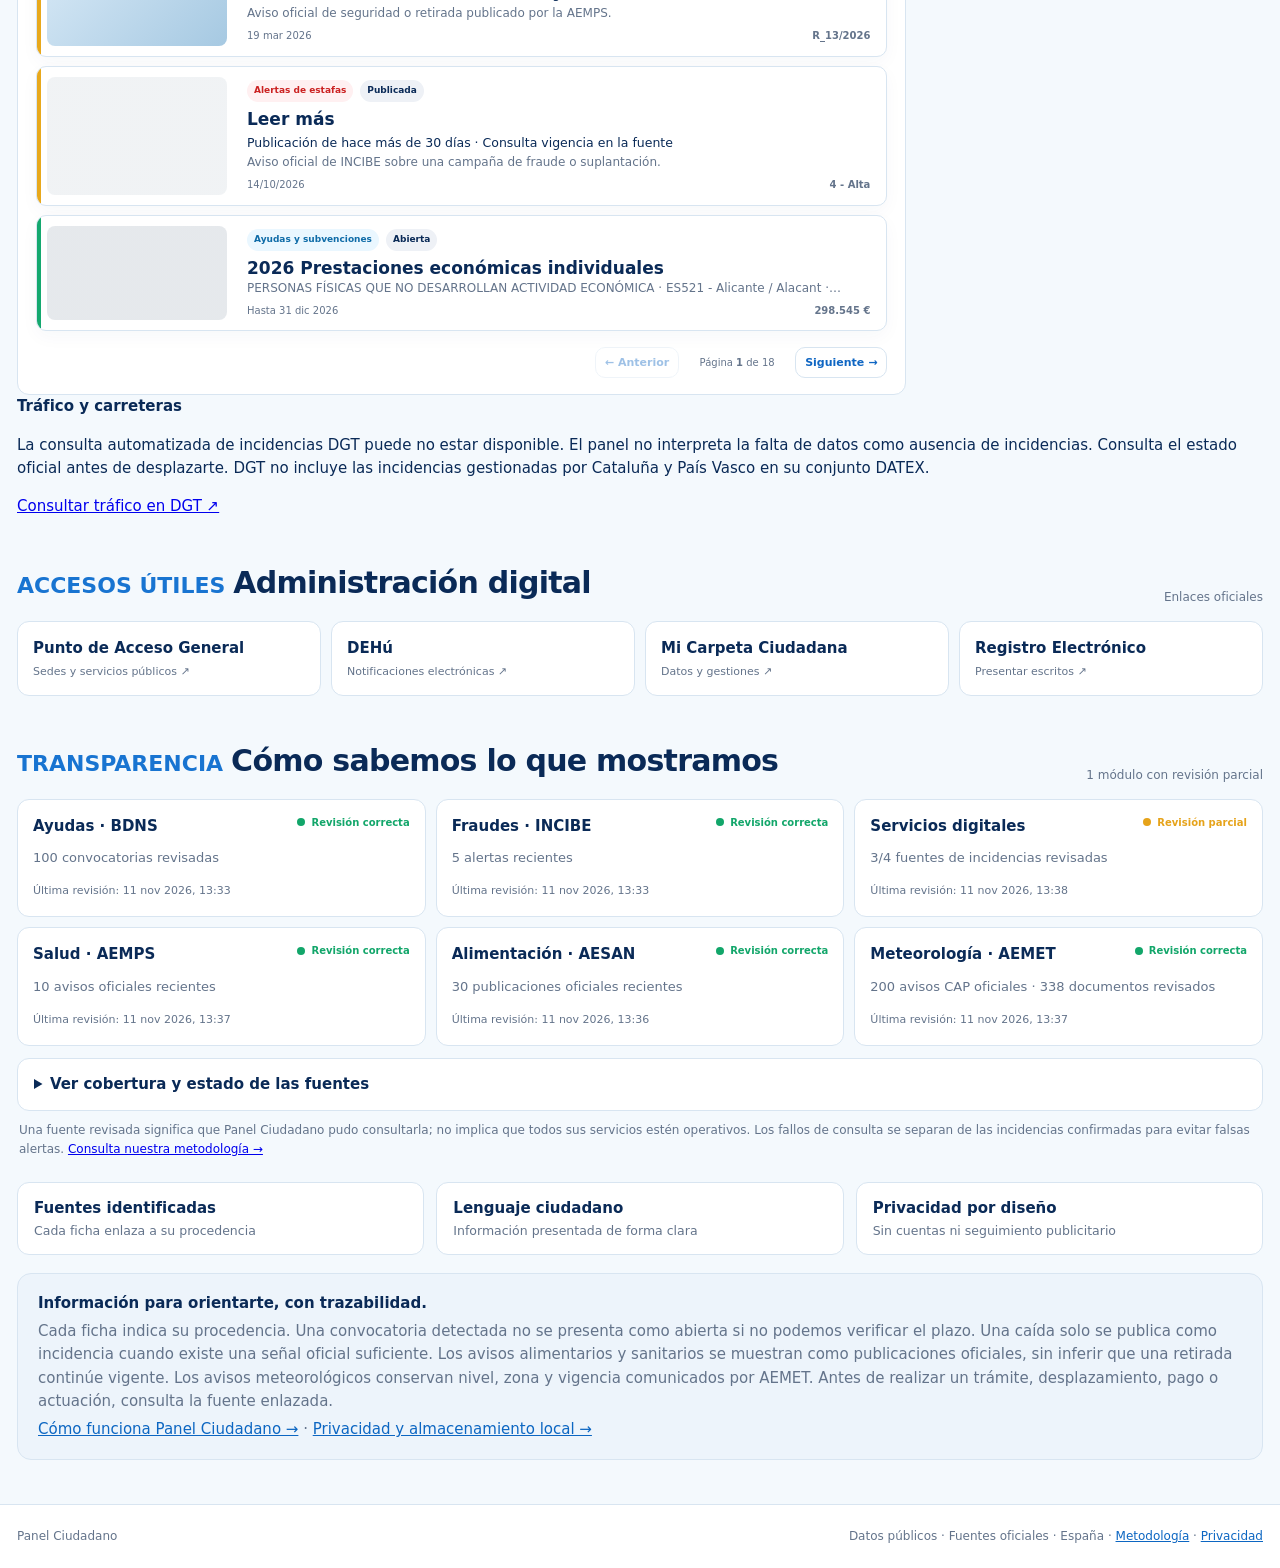
==== commit 1de12d28: "Movilidad: facilitar acceso oficial DGT mientras persiste error de integración" ====
--- a/index.html
+++ b/index.html
@@ -3,6 +3,6 @@
 <a class="skip-link" href="#alertas">Saltar al contenido</a><header class="topbar"><div class="wrap nav-shell"><a class="brand" href="#inicio" aria-label="Panel Ciudadano, inicio"><div class="mark" aria-hidden="true">✦</div><div><strong>Panel Ciudadano</strong><span>Información oficial. Para tu día a día.</span></div></a><nav class="main-nav" aria-label="Navegación principal"><a class="active" href="#inicio">Inicio</a><a href="#alertas">Alertas</a><a href="#categorias">Categorías</a><a href="#fuentes">Fuentes oficiales</a><a href="metodologia.html">Metodología</a></nav><span class="protect">Información oficial y trazable</span></div></header>
 <main class="wrap" id="inicio"><section class="hero"><div class="hero-copy"><h1>Información oficial<br>cuando más la necesitas</h1><p>Alertas, avisos y servicios públicos, en un solo lugar.</p></div><div class="hero-side"><div class="updated"><span><i></i> Última actualización</span><strong id="lastUpdate">—</strong></div><button class="territory-card" id="territoryButton" type="button" aria-expanded="false"><span>Mi territorio</span><strong id="territoryLabel">Toda España</strong></button></div><div class="toolbar" id="categorias"><label class="search"><span aria-hidden="true">⌕</span><input id="search" type="search" placeholder="Buscar alertas, ayudas, incidencias…" aria-label="Buscar en Panel Ciudadano"></label><button class="search-btn" type="button" id="searchButton">Buscar</button><div class="filters" id="filters" aria-label="Filtrar por categoría"></div></div></section><section id="citizenPulse" class="citizen-pulse" hidden aria-live="polite"></section><section id="situationSummary" class="citizen-pulse" hidden aria-live="polite"></section><section class="summary summary-top" id="summary" aria-label="Resumen de categorías"></section>
 <section class="dashboard-grid" id="alertas"><div class="dashboard-main"><section class="radar-panel"><div class="section-title"><div><h2>Información <em>reciente</em></h2><p>Información disponible ordenada por publicación o actualización más reciente.</p></div><div class="list-tools"><span id="resultCount"></span><span class="view-chip active">☷ Lista</span><span class="view-chip">▦ Tarjetas</span></div></div><div class="cards" id="cards"></div><div class="empty" id="empty" hidden>No hay resultados para estos filtros.</div><nav class="alerts-pagination" id="alertsPagination" aria-label="Páginas de alertas" hidden></nav></section></div><aside class="dashboard-side"><section class="source-box" id="fuentes"><div class="side-title"><div><h3>▰ &nbsp; Fuentes oficiales</h3><p>Toda la información procede de organismos públicos y fuentes oficiales.</p></div></div><div class="source-badges"><span>BDNS</span><span>AEMET</span><span>AESAN</span><span>AEMPS</span><span>+</span></div><a href="#transparencia">Ver todas las fuentes →</a></section><section class="source-box coverage-box"><div class="side-title"><div><h3>◆ &nbsp; Cobertura en España</h3><p id="territoryActive">Cobertura nacional</p></div></div><div class="spain-filter" id="spainFilter"><div class="map-help">Selecciona una provincia en el mapa</div><svg id="provinceMap" viewBox="0 0 640 470" role="img" aria-label="Mapa de España dividido por provincias"></svg></div><div class="coverage-summary"><strong>Ámbito estatal y territorial</strong><span>Selecciona una provincia para priorizar avisos cuyo ámbito coincida con ese territorio. Los avisos nacionales seguirán visibles.</span></div><button class="clear-territory" id="clearTerritory" type="button" hidden>Quitar filtro territorial</button><p class="coverage-note">La disponibilidad territorial depende de la información publicada por cada fuente.</p></section></aside></section>
-<section class="quick"><div class="section-title"><div><p class="eyebrow">ACCESOS ÚTILES</p><h2>Administración digital</h2></div><span>Enlaces oficiales</span></div><div class="quick-grid"><a href="https://sede.administracion.gob.es/" target="_blank" rel="noopener noreferrer"><strong>Punto de Acceso General</strong><span>Sedes y servicios públicos ↗</span></a><a href="https://dehu.redsara.es/" target="_blank" rel="noopener noreferrer"><strong>DEHú</strong><span>Notificaciones electrónicas ↗</span></a><a href="https://carpetaciudadana.gob.es/" target="_blank" rel="noopener noreferrer"><strong>Mi Carpeta Ciudadana</strong><span>Datos y gestiones ↗</span></a><a href="https://reg.redsara.es/" target="_blank" rel="noopener noreferrer"><strong>Registro Electrónico</strong><span>Presentar escritos ↗</span></a></div></section>
+<section class="mobility-reference" aria-label="Consulta oficial de tráfico"><div><strong>Tráfico y carreteras</strong><p>La consulta automatizada de incidencias DGT puede no estar disponible. El panel no interpreta la falta de datos como ausencia de incidencias. Consulta el estado oficial antes de desplazarte. DGT no incluye las incidencias gestionadas por Cataluña y País Vasco en su conjunto DATEX.</p></div><a href="https://www.dgt.es/conoce-el-estado-del-trafico/informacion-e-incidencias-de-trafico/" target="_blank" rel="noopener noreferrer">Consultar tráfico en DGT ↗</a></section><section class="quick"><div class="section-title"><div><p class="eyebrow">ACCESOS ÚTILES</p><h2>Administración digital</h2></div><span>Enlaces oficiales</span></div><div class="quick-grid"><a href="https://sede.administracion.gob.es/" target="_blank" rel="noopener noreferrer"><strong>Punto de Acceso General</strong><span>Sedes y servicios públicos ↗</span></a><a href="https://dehu.redsara.es/" target="_blank" rel="noopener noreferrer"><strong>DEHú</strong><span>Notificaciones electrónicas ↗</span></a><a href="https://carpetaciudadana.gob.es/" target="_blank" rel="noopener noreferrer"><strong>Mi Carpeta Ciudadana</strong><span>Datos y gestiones ↗</span></a><a href="https://reg.redsara.es/" target="_blank" rel="noopener noreferrer"><strong>Registro Electrónico</strong><span>Presentar escritos ↗</span></a></div></section>
 <section class="source-health" id="transparencia"><div class="section-title"><div><p class="eyebrow">TRANSPARENCIA</p><h2>Cómo sabemos lo que mostramos</h2></div><span id="healthSummary">Comprobando…</span></div><div class="health-grid" id="sourceHealth"></div><details class="source-detail"><summary>Ver cobertura y estado de las fuentes</summary><div id="serviceSources"></div></details><p class="health-note">Una fuente revisada significa que Panel Ciudadano pudo consultarla; no implica que todos sus servicios estén operativos. Los fallos de consulta se separan de las incidencias confirmadas para evitar falsas alertas. <a href="metodologia.html">Consulta nuestra metodología →</a></p></section>
 <section class="trust-strip" id="proyecto"><article><div><strong>Fuentes identificadas</strong><small>Cada ficha enlaza a su procedencia</small></div></article><article><div><strong>Lenguaje ciudadano</strong><small>Información presentada de forma clara</small></div></article><article><div><strong>Privacidad por diseño</strong><small>Sin cuentas ni seguimiento publicitario</small></div></article></section><section class="trust"><strong>Información para orientarte, con trazabilidad.</strong><p>Cada ficha indica su procedencia. Una convocatoria detectada no se presenta como abierta si no podemos verificar el plazo. Una caída solo se publica como incidencia cuando existe una señal oficial suficiente. Los avisos alimentarios y sanitarios se muestran como publicaciones oficiales, sin inferir que una retirada continúe vigente. Los avisos meteorológicos conservan nivel, zona y vigencia comunicados por AEMET. Antes de realizar un trámite, desplazamiento, pago o actuación, consulta la fuente enlazada.</p><p><a href="metodologia.html">Cómo funciona Panel Ciudadano →</a> · <a href="privacidad.html">Privacidad y almacenamiento local →</a></p></section></main><footer><div class="wrap"><span>Panel Ciudadano</span><span>Datos públicos · Fuentes oficiales · España · <a href="metodologia.html">Metodología</a> · <a href="privacidad.html">Privacidad</a></span></div></footer><div class="modal" id="modal" hidden><button class="backdrop" data-close aria-label="Cerrar"></button><article class="modal-card"><button class="close" data-close aria-label="Cerrar">×</button><div id="modalContent"></div></article></div><script src="data/data.js"></script><script src="assets/app.js"></script><script src="assets/service-coverage-ui.js"></script><script src="assets/operational-health.js"></script><script src="assets/readiness.js"></script><script src="assets/all-view.js"></script><script src="assets/salud.js"></script><script src="assets/meteo.js"></script><script src="assets/item-identity.js"></script><script src="assets/global-history.js"></script><script src="assets/traceability.js"></script><script src="assets/permalink.js"></script><script src="assets/preferences.js"></script><script src="assets/situation.js"></script><script src="assets/territory-map.js"></script></body></html>
